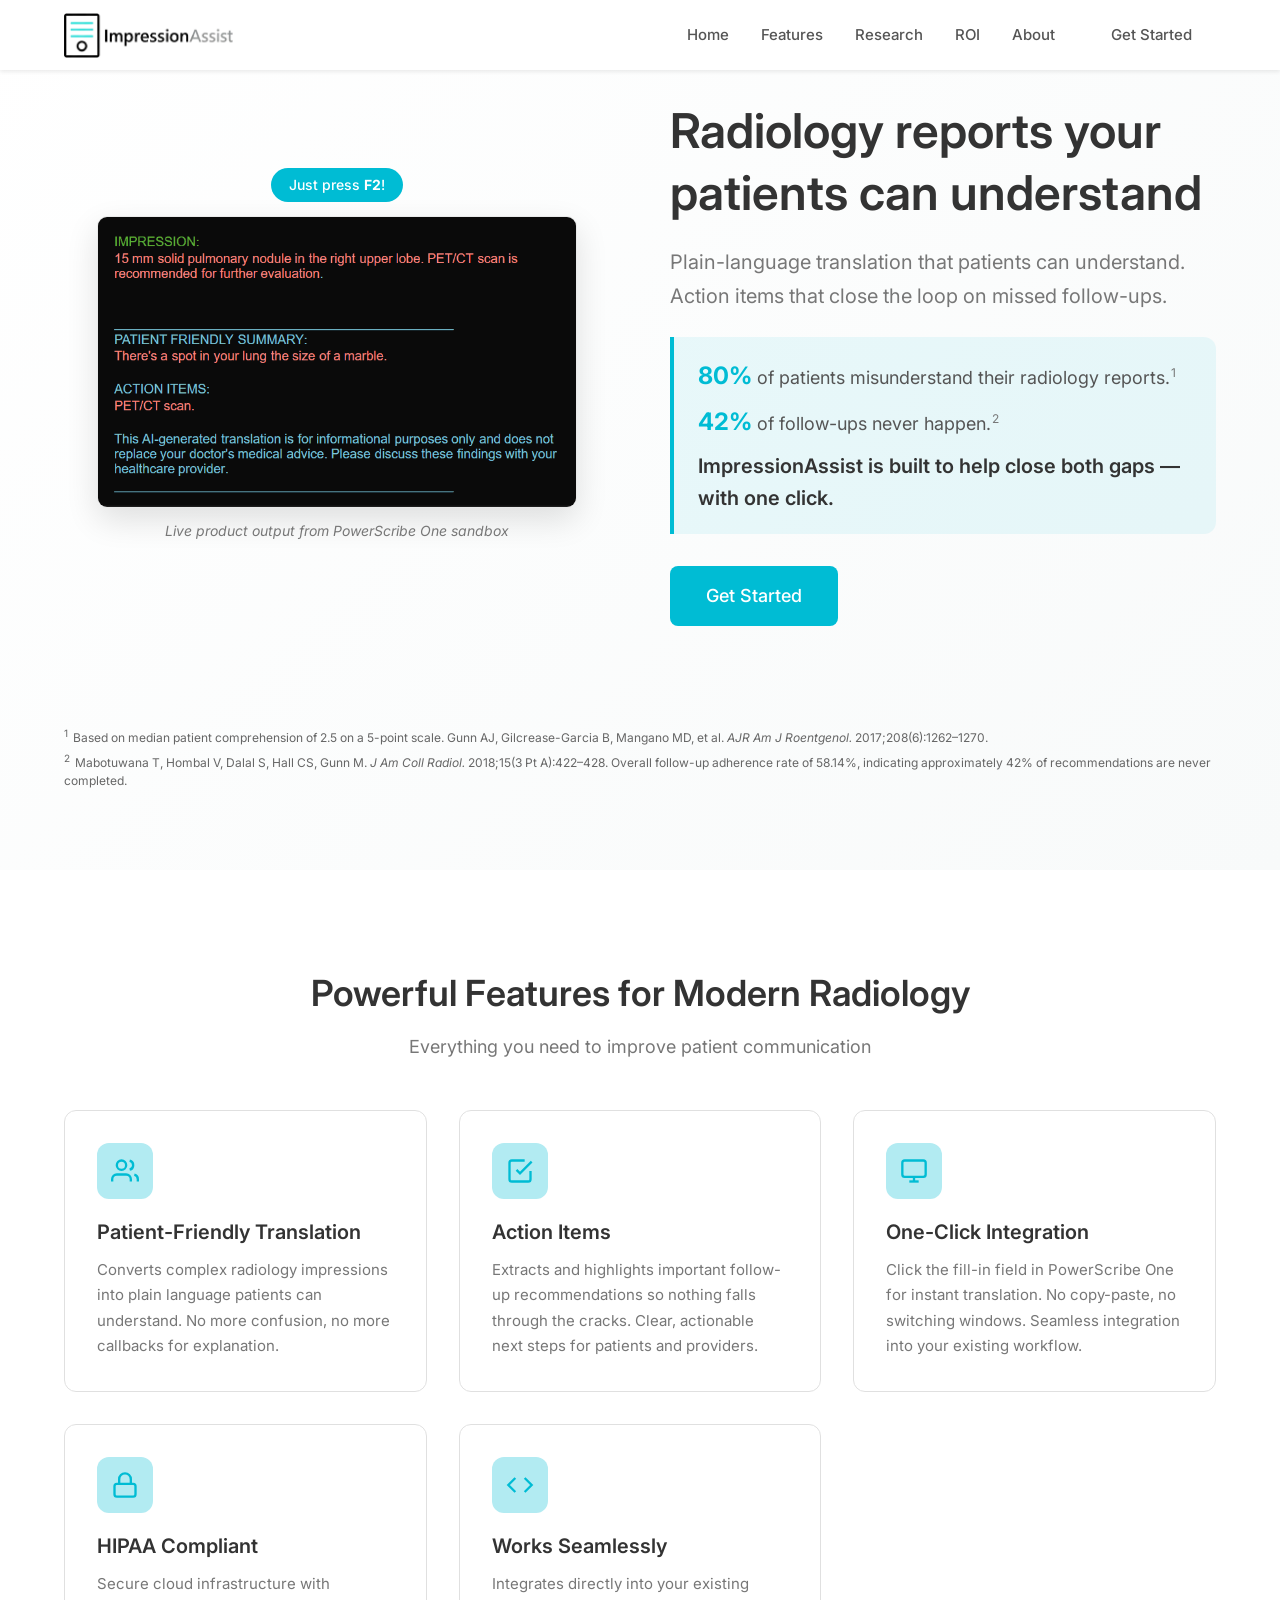
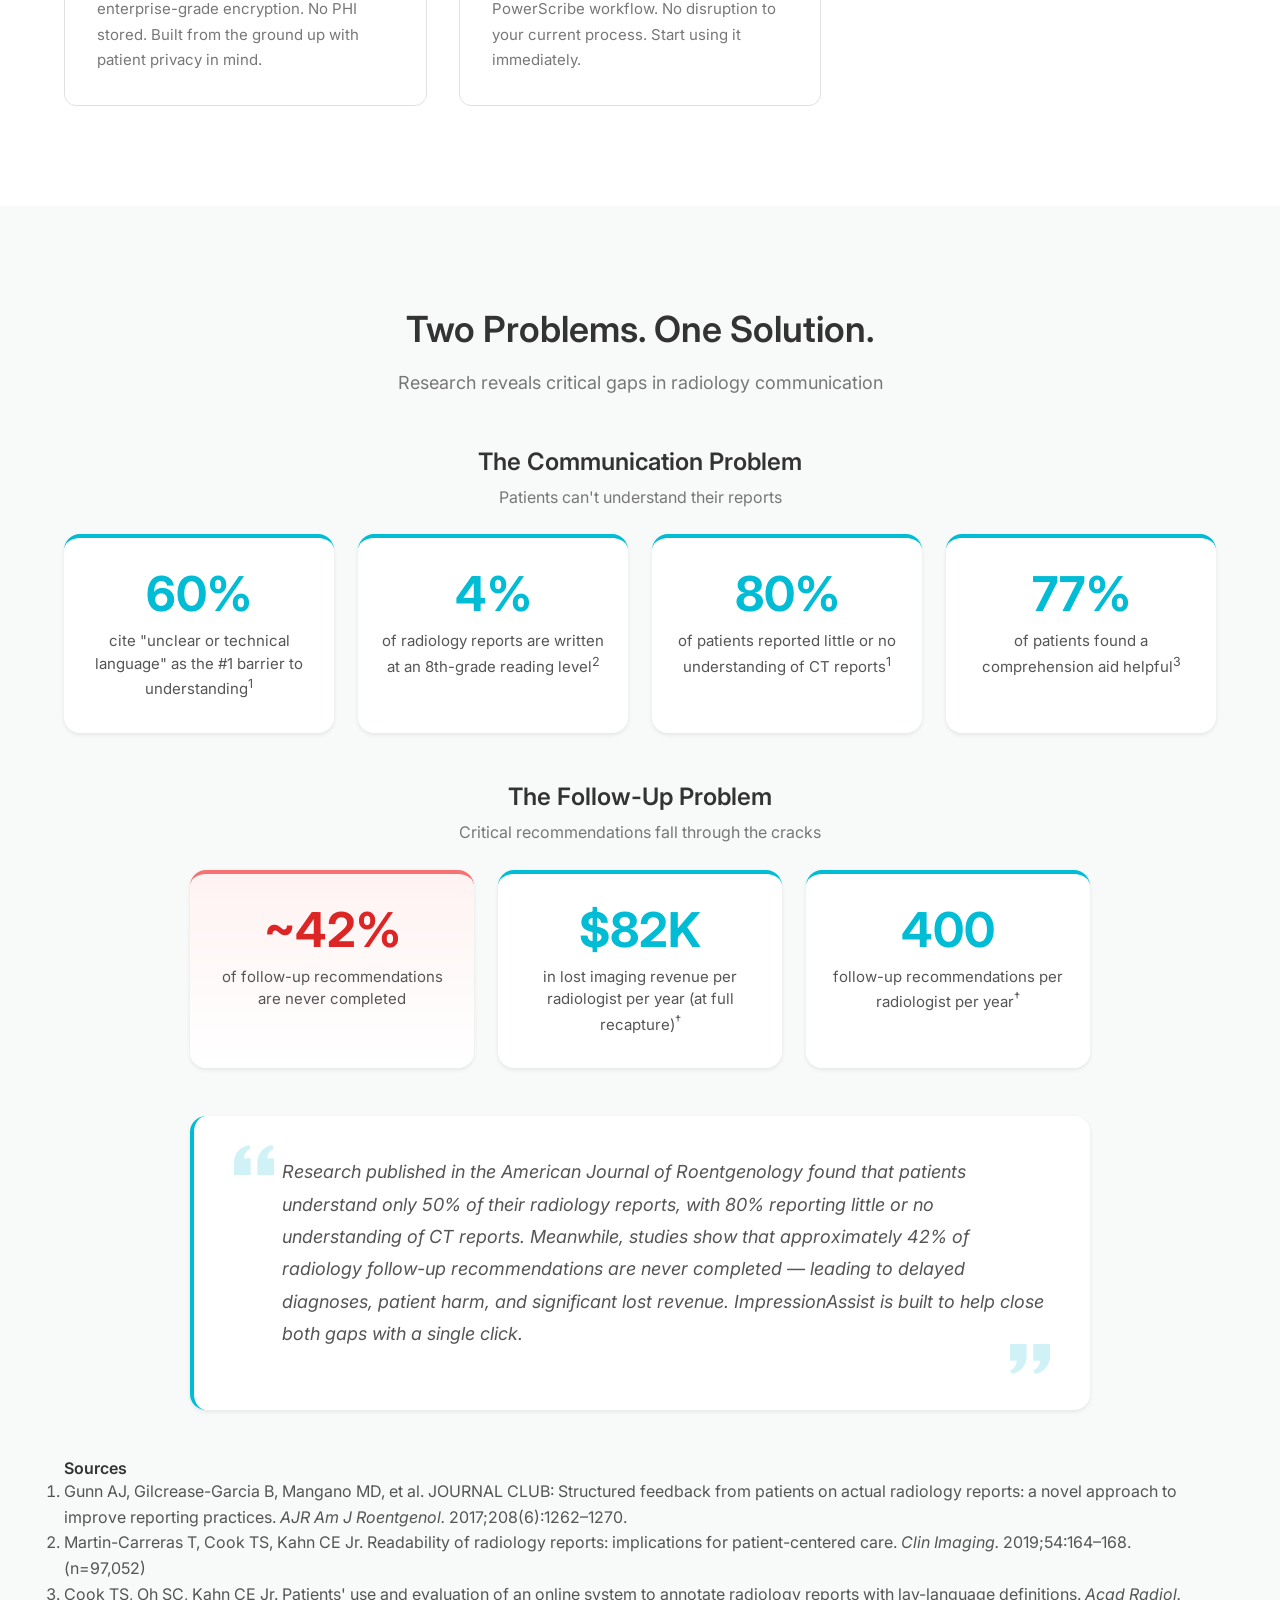
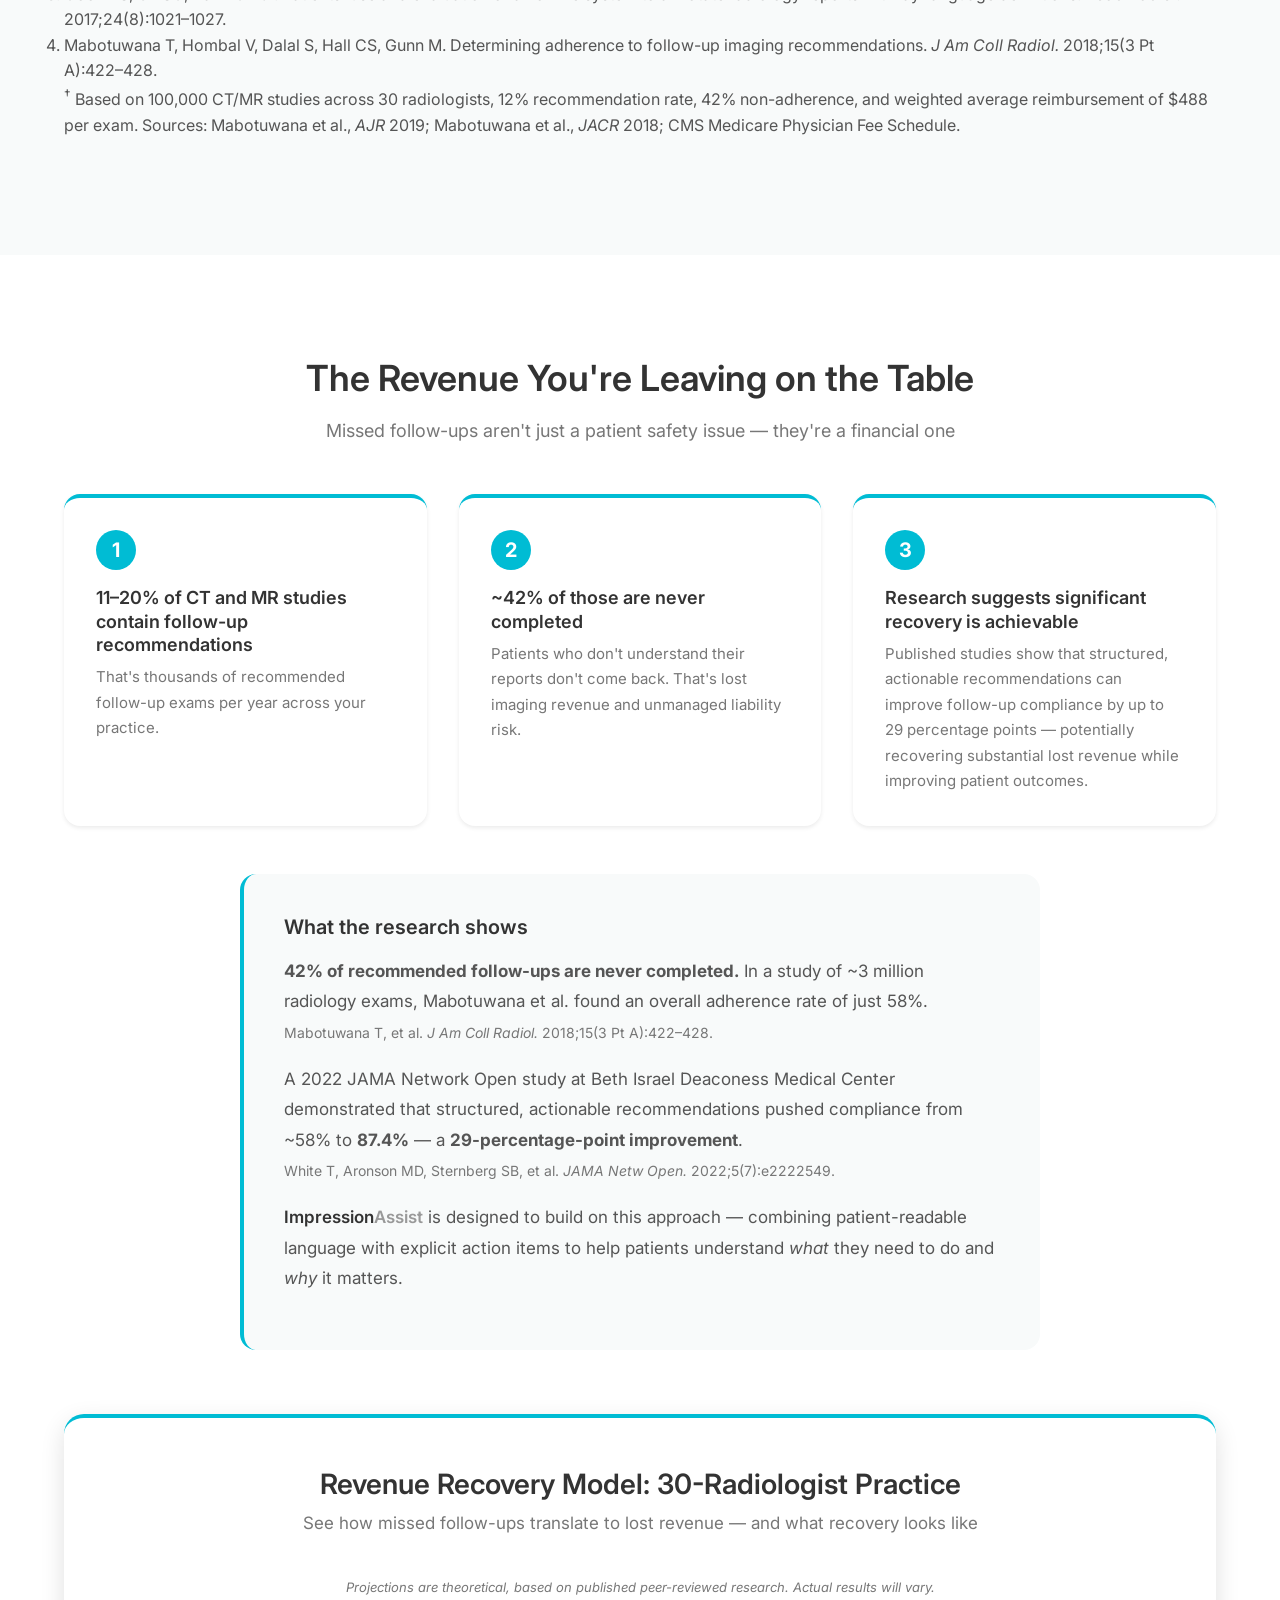
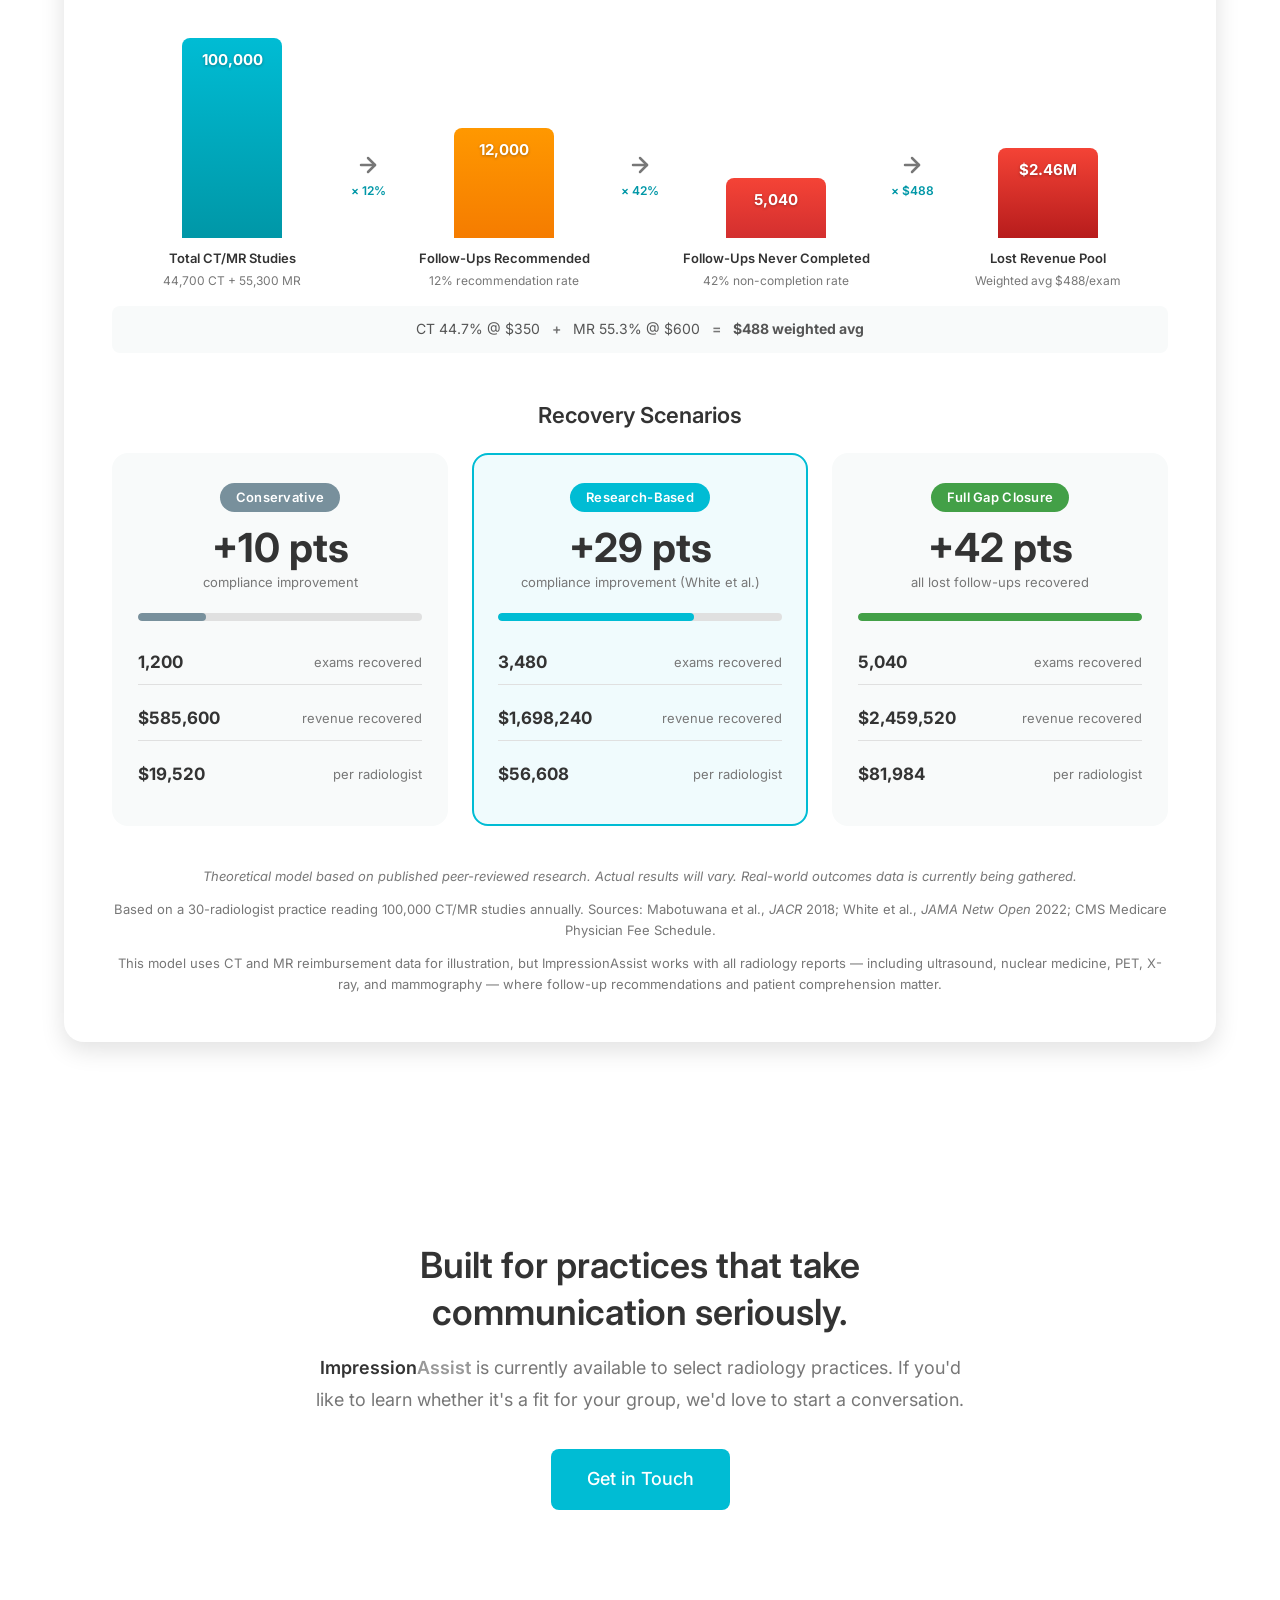
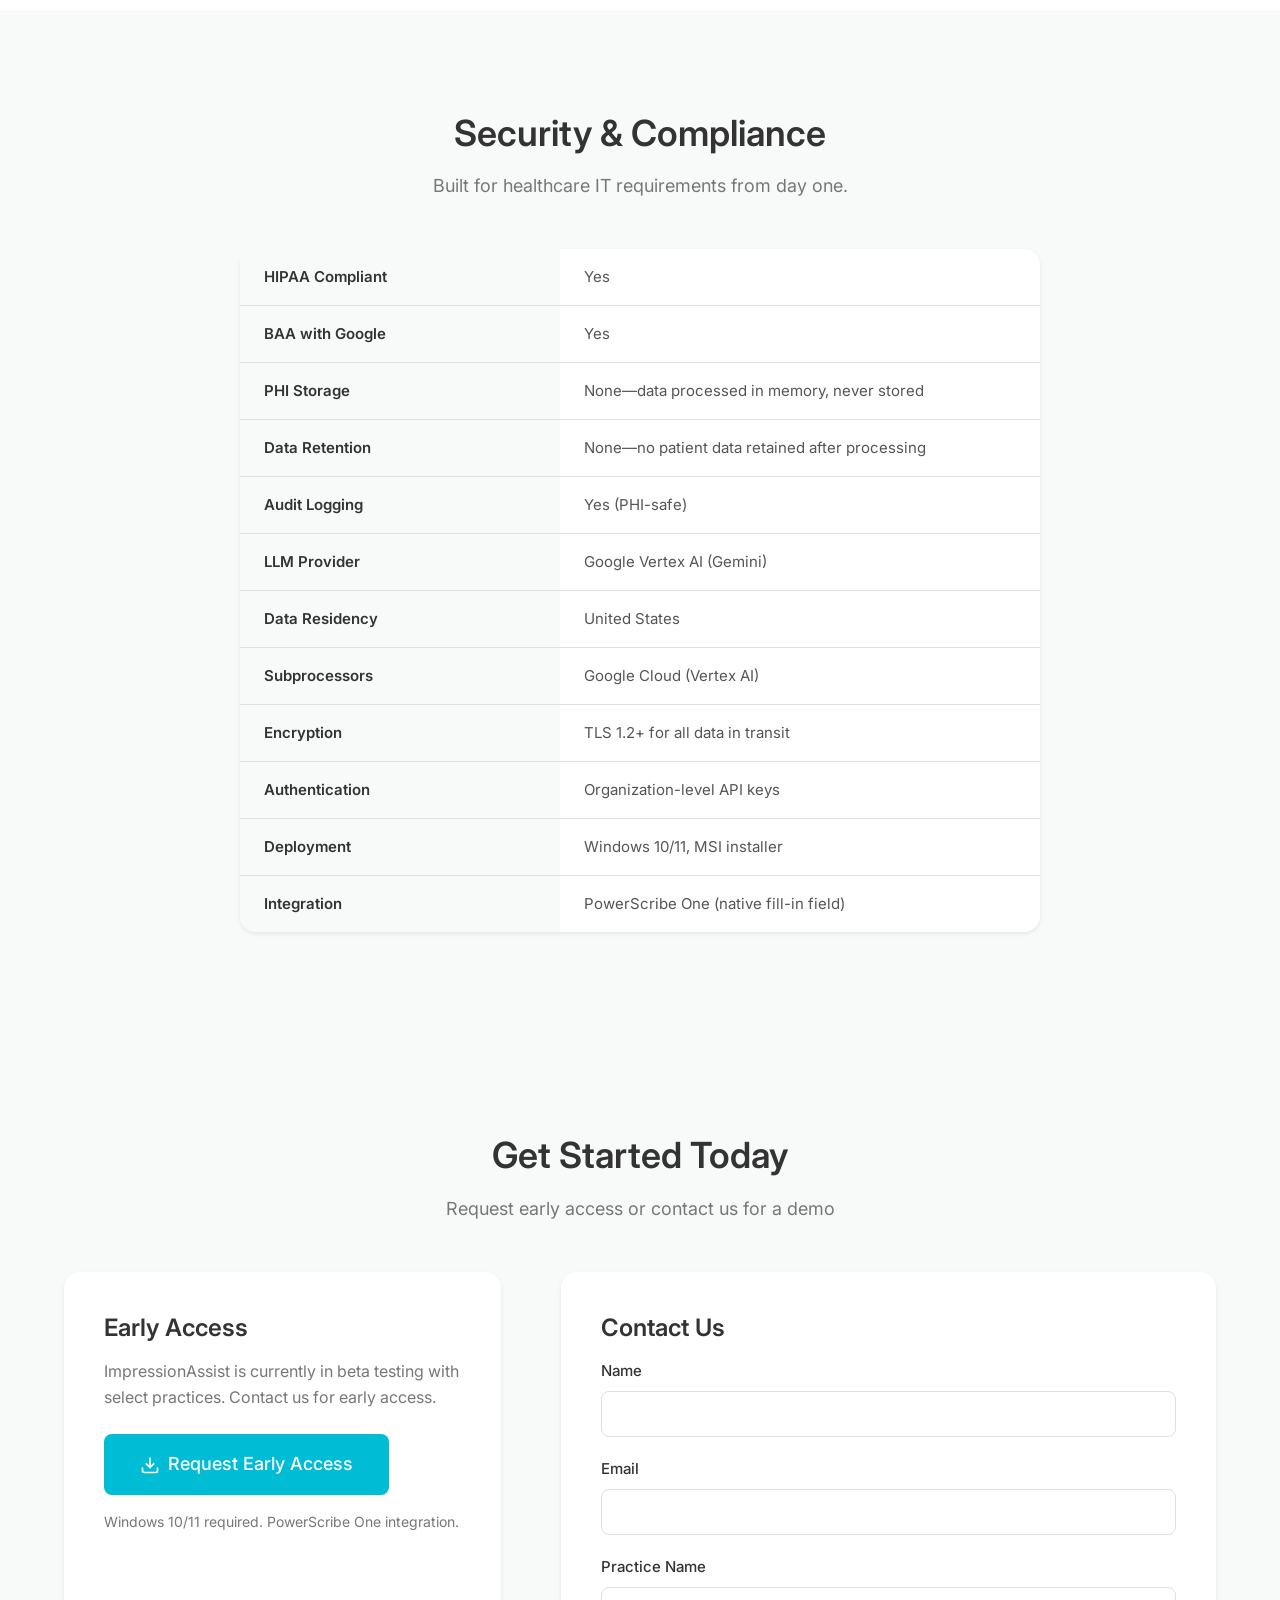
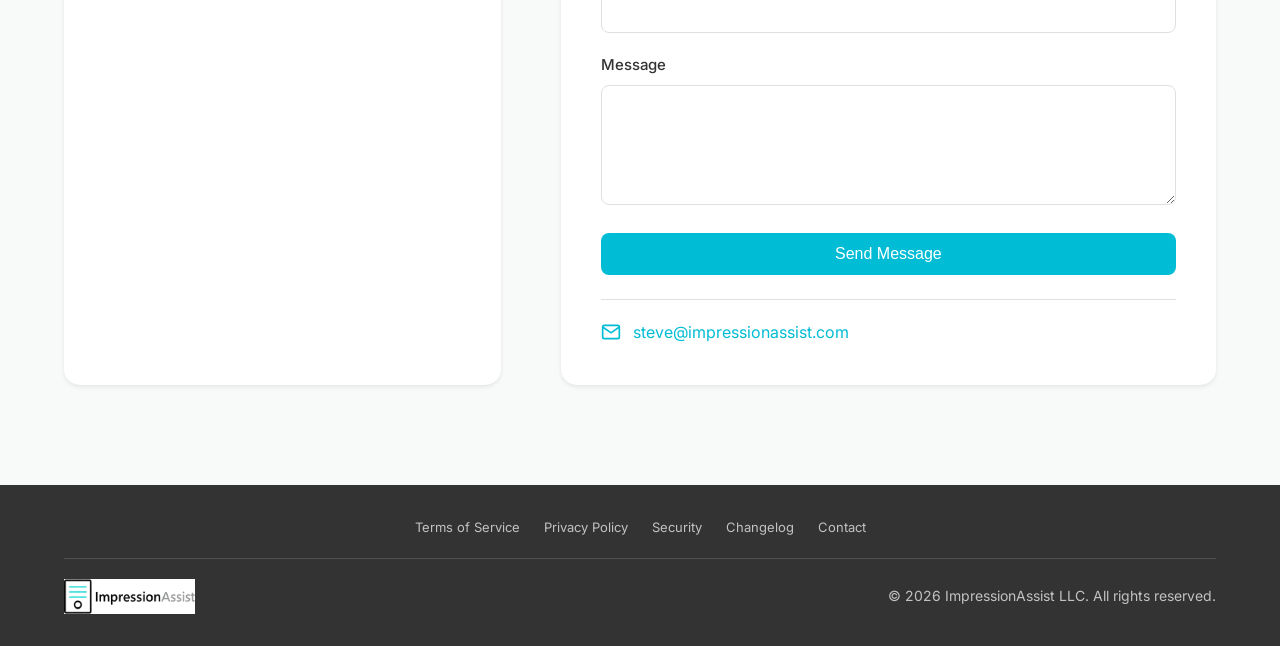
==== index.html @ 135b777f "Replace hero image with autoplaying demo video; update stat to 80% Swap the static hero screenshot f" ====
<!DOCTYPE html>
<html lang="en">
<head>
    <meta charset="UTF-8">
    <meta name="viewport" content="width=device-width, initial-scale=1.0">
    <meta name="description" content="ImpressionAssist - AI-powered radiology report translation and action item extraction. Convert complex medical impressions into clear, patient-friendly language and close the loop on missed follow-ups.">
    <meta name="keywords" content="radiology, patient communication, medical reports, PowerScribe, HIPAA, healthcare AI, follow-up tracking, revenue recapture">
    <meta name="author" content="ImpressionAssist LLC">
    <meta property="og:title" content="ImpressionAssist - Radiology Reports Your Patients Can Understand — and Act On">
    <meta property="og:description" content="AI-powered translation and action item extraction for radiology reports. Improve patient understanding and close the loop on missed follow-ups.">
    <meta property="og:type" content="website">
    <meta property="og:url" content="https://impressionassist.com">
    <meta property="og:image" content="https://impressionassist.com/og-image.png">
    <meta property="og:image:width" content="1200">
    <meta property="og:image:height" content="630">
    <title>ImpressionAssist - Radiology Reports Your Patients Can Understand — and Act On</title>
    <link rel="icon" type="image/x-icon" href="favicon.ico">
    <link rel="icon" type="image/png" sizes="32x32" href="favicon-32x32.png">
    <link rel="icon" type="image/png" sizes="16x16" href="favicon-16x16.png">
    <link rel="apple-touch-icon" sizes="180x180" href="apple-touch-icon.png">
    <link rel="stylesheet" href="css/styles.css">
    <link rel="preconnect" href="https://fonts.googleapis.com">
    <link rel="preconnect" href="https://fonts.gstatic.com" crossorigin>
    <link href="https://fonts.googleapis.com/css2?family=Inter:wght@400;500;600;700&display=swap" rel="stylesheet">
    <style>
    /* ROI Calculator — inlined to avoid CDN caching issues */
    .roi-calculator{margin-top:64px;padding:48px;background:var(--white);border-radius:20px;box-shadow:var(--shadow-lg);border-top:4px solid var(--primary-color)}
    .roi-calc-heading{font-size:1.75rem;text-align:center;margin-bottom:8px;color:var(--text-dark)}
    .roi-calc-subheading{text-align:center;color:var(--text-light);font-size:1.0625rem;margin-bottom:40px}
    .roi-waterfall{display:flex;align-items:flex-end;justify-content:center;gap:0;margin-bottom:16px;padding:0 8px}
    .waterfall-step{flex:1;text-align:center;min-width:0}
    .waterfall-bar-wrap{height:200px;display:flex;align-items:flex-end;justify-content:center;padding:0 8px}
    .waterfall-bar{width:100%;max-width:100px;height:var(--bar-pct);min-height:40px;border-radius:8px 8px 0 0;display:flex;align-items:flex-start;justify-content:center;padding-top:10px;transition:height .8s cubic-bezier(.4,0,.2,1);position:relative}
    .waterfall-bar-full{background:linear-gradient(180deg,var(--primary-color),var(--primary-dark));height:100%}
    .waterfall-bar-mid{background:linear-gradient(180deg,#FF9800,#F57C00);height:55%}
    .waterfall-bar-lost{background:linear-gradient(180deg,#f44336,#d32f2f);height:30%}
    .waterfall-bar-revenue{background:linear-gradient(180deg,#f44336,#b71c1c);height:45%}
    .waterfall-value{font-size:.9375rem;font-weight:700;color:var(--white);text-shadow:0 1px 3px rgba(0,0,0,.3);white-space:nowrap}
    .waterfall-label{font-size:.8125rem;font-weight:600;color:var(--text-dark);margin-top:12px;line-height:1.3}
    .waterfall-detail{font-size:.75rem;color:var(--text-light);margin-top:4px}
    .waterfall-arrow{display:flex;flex-direction:column;align-items:center;justify-content:flex-end;padding-bottom:90px;flex-shrink:0;width:48px}
    .waterfall-arrow svg{width:24px;height:24px;color:var(--text-light)}
    .waterfall-arrow-label{font-size:.75rem;font-weight:600;color:var(--primary-dark);margin-top:4px;white-space:nowrap}
    .waterfall-math{display:flex;align-items:center;justify-content:center;gap:12px;background:var(--bg-light);padding:12px 24px;border-radius:8px;font-size:.875rem;color:var(--text-gray);margin-bottom:48px;flex-wrap:wrap}
    .math-sep{color:var(--text-light);font-weight:600}
    .roi-scenario-heading{text-align:center;font-size:1.375rem;margin-bottom:24px;color:var(--text-dark)}
    .roi-scenarios{display:grid;grid-template-columns:repeat(3,1fr);gap:24px;margin-bottom:40px}
    .scenario-card{background:var(--bg-light);border-radius:16px;padding:28px 24px;text-align:center;transition:var(--transition);border:2px solid transparent}
    .scenario-card:hover{transform:translateY(-4px);box-shadow:var(--shadow-md)}
    .scenario-card-featured{border-color:var(--primary-color);background:rgba(0,188,212,.06);position:relative}
    .scenario-header{display:inline-block;padding:4px 16px;border-radius:20px;font-size:.8125rem;font-weight:600;color:var(--white);margin-bottom:16px;letter-spacing:.02em}
    .scenario-conservative{background:#78909C}
    .scenario-published{background:var(--primary-color)}
    .scenario-full{background:#43A047}
    .scenario-pct{font-size:2.5rem;font-weight:700;color:var(--text-dark);line-height:1;margin-bottom:4px}
    .scenario-label{font-size:.8125rem;color:var(--text-light);margin-bottom:20px}
    .scenario-bar-wrap{width:100%;height:8px;background:var(--border-color);border-radius:4px;margin-bottom:20px;overflow:hidden}
    .scenario-bar{height:100%;border-radius:4px;width:var(--bar-pct);transition:width 1s cubic-bezier(.4,0,.2,1)}
    .scenario-bar-conservative{background:#78909C}
    .scenario-bar-published{background:var(--primary-color)}
    .scenario-bar-full{background:#43A047}
    .scenario-stats{display:flex;flex-direction:column;gap:12px}
    .scenario-stat{display:flex;justify-content:space-between;align-items:center;padding:8px 0;border-bottom:1px solid var(--border-color)}
    .scenario-stat:last-child{border-bottom:none}
    .scenario-stat-value{font-size:1.0625rem;font-weight:700;color:var(--text-dark)}
    .scenario-stat-label{font-size:.8125rem;color:var(--text-light)}
    .roi-multiple{background:var(--bg-light);border-radius:16px;padding:32px;margin-bottom:24px}
    .roi-multiple h4{text-align:center;font-size:1.25rem;margin-bottom:24px;color:var(--text-dark)}
    .roi-multiple-row{display:flex;align-items:center;justify-content:center;gap:16px;flex-wrap:wrap}
    .roi-multiple-item{flex:1;min-width:140px;max-width:200px;text-align:center;padding:20px 16px;border-radius:12px;background:var(--white);box-shadow:var(--shadow-sm)}
    .roi-cost{border:2px solid var(--border-color)}
    .roi-multiple-label{display:block;font-size:.75rem;font-weight:600;color:var(--text-light);text-transform:uppercase;letter-spacing:.04em;margin-bottom:8px}
    .roi-multiple-value{display:block;font-size:1.375rem;font-weight:700;color:var(--text-dark);margin-bottom:8px}
    .roi-multiple-detail{display:block;font-size:.75rem;color:var(--text-light)}
    .roi-multiple-vs{font-size:1rem;font-weight:700;color:var(--text-light);flex-shrink:0}
    .roi-multiple-badge{display:inline-block;padding:4px 12px;border-radius:20px;font-size:.8125rem;font-weight:700}
    .roi-badge-positive{background:#E8F5E9;color:#2E7D32}
    .roi-calc-note{text-align:center;font-size:.8125rem;color:var(--text-light);margin-bottom:0;line-height:1.6}
    @media(max-width:1024px){
        .roi-calculator{padding:32px 24px}
        .roi-scenarios{grid-template-columns:1fr;max-width:400px;margin:0 auto 40px}
        .roi-waterfall{flex-direction:column;align-items:center;gap:0}
        .waterfall-step{width:100%;max-width:280px}
        .waterfall-bar-wrap{height:60px;flex-direction:row;align-items:center}
        .waterfall-bar{height:48px!important;width:var(--bar-pct);min-width:60px;min-height:unset;border-radius:8px;align-items:center;padding-top:0}
        .waterfall-arrow{padding-bottom:0;padding:8px 0;width:auto}
        .waterfall-arrow svg{transform:rotate(90deg)}
        .roi-multiple-row{flex-direction:column;gap:12px}
        .roi-multiple-item{max-width:100%;width:100%}
    }
    </style>
</head>
<body>
    <!-- Navigation -->
    <nav class="navbar" id="navbar">
        <div class="container nav-container">
            <a href="#home" class="logo">
                <img src="assets/images/logo.png" alt="ImpressionAssist Logo" class="logo-img">
            </a>
            <button class="nav-toggle" id="navToggle" aria-label="Toggle navigation">
                <span class="hamburger"></span>
            </button>
            <ul class="nav-links" id="navLinks">
                <li><a href="#home">Home</a></li>
                <li><a href="#features">Features</a></li>
                <li><a href="#research">Research</a></li>
                <li><a href="#roi">ROI</a></li>
                <li><a href="#about">About</a></li>
                <li><a href="#contact" class="btn btn-nav">Get Started</a></li>
            </ul>
        </div>
    </nav>

    <!-- Hero Section -->
    <section id="home" class="hero">
        <div class="container hero-container">
            <div class="hero-visual">
                <span class="hero-f9-badge">Just press <strong>F2</strong>!</span>
                <video class="hero-screenshot" autoplay muted loop playsinline preload="auto" poster="assets/images/hero-sample-report.png" width="736" height="447" aria-label="Demo of ImpressionAssist: moments after a radiologist signs off a report, an AI-generated patient-friendly summary and follow-up action items appear automatically.">
                    <source src="assets/videos/Website.mp4" type="video/mp4">
                    <img src="assets/images/hero-sample-report.png" alt="Sample AI-generated patient-friendly radiology report summary, showing the clinical impression translated into plain language with a patient-friendly summary and follow-up action items" class="hero-screenshot" width="736" height="447">
                </video>
                <p class="hero-screenshot-caption">Live product output from PowerScribe One sandbox</p>
            </div>
            <div class="hero-content">
                <h1 class="hero-title">Radiology reports your patients can understand</h1>
                <p class="hero-subtitle">Plain-language translation that patients can understand. Action items that close the loop on missed follow-ups.</p>
                <div class="hero-stats">
                    <p class="hero-stat-line"><span class="stat-highlight">80%</span> of patients misunderstand their radiology reports.<sup>1</sup></p>
                    <p class="hero-stat-line"><span class="stat-highlight">42%</span> of follow-ups never happen.<sup>2</sup></p>
                    <p class="hero-stat-tagline">ImpressionAssist is built to help close both gaps — with one click.</p>
                </div>
                <a href="#contact" class="btn btn-primary btn-large">Get Started</a>
            </div>
            <div class="hero-citations">
                <p><sup>1</sup> Based on median patient comprehension of 2.5 on a 5-point scale. Gunn AJ, Gilcrease-Garcia B, Mangano MD, et al. <em>AJR Am J Roentgenol.</em> 2017;208(6):1262–1270.</p>
                <p><sup>2</sup> Mabotuwana T, Hombal V, Dalal S, Hall CS, Gunn M. <em>J Am Coll Radiol.</em> 2018;15(3 Pt A):422–428. Overall follow-up adherence rate of 58.14%, indicating approximately 42% of recommendations are never completed.</p>
            </div>
        </div>
    </section>

    <!-- Features Section -->
    <section id="features" class="features">
        <div class="container">
            <h2 class="section-title">Powerful Features for Modern Radiology</h2>
            <p class="section-subtitle">Everything you need to improve patient communication</p>
            <div class="features-grid">
                <div class="feature-card">
                    <div class="feature-icon">
                        <svg viewBox="0 0 24 24" fill="none" stroke="currentColor" stroke-width="2">
                            <path d="M17 21v-2a4 4 0 0 0-4-4H5a4 4 0 0 0-4 4v2"/>
                            <circle cx="9" cy="7" r="4"/>
                            <path d="M23 21v-2a4 4 0 0 0-3-3.87"/>
                            <path d="M16 3.13a4 4 0 0 1 0 7.75"/>
                        </svg>
                    </div>
                    <h3 class="feature-title">Patient-Friendly Translation</h3>
                    <p class="feature-description">Converts complex radiology impressions into plain language patients can understand. No more confusion, no more callbacks for explanation.</p>
                </div>
                <div class="feature-card">
                    <div class="feature-icon">
                        <svg viewBox="0 0 24 24" fill="none" stroke="currentColor" stroke-width="2">
                            <path d="M9 11l3 3L22 4"/>
                            <path d="M21 12v7a2 2 0 0 1-2 2H5a2 2 0 0 1-2-2V5a2 2 0 0 1 2-2h11"/>
                        </svg>
                    </div>
                    <h3 class="feature-title">Action Items</h3>
                    <p class="feature-description">Extracts and highlights important follow-up recommendations so nothing falls through the cracks. Clear, actionable next steps for patients and providers.</p>
                </div>
                <div class="feature-card">
                    <div class="feature-icon">
                        <svg viewBox="0 0 24 24" fill="none" stroke="currentColor" stroke-width="2">
                            <rect x="2" y="3" width="20" height="14" rx="2" ry="2"/>
                            <line x1="8" y1="21" x2="16" y2="21"/>
                            <line x1="12" y1="17" x2="12" y2="21"/>
                        </svg>
                    </div>
                    <h3 class="feature-title">One-Click Integration</h3>
                    <p class="feature-description">Click the fill-in field in PowerScribe One for instant translation. No copy-paste, no switching windows. Seamless integration into your existing workflow.</p>
                </div>
                <div class="feature-card">
                    <div class="feature-icon">
                        <svg viewBox="0 0 24 24" fill="none" stroke="currentColor" stroke-width="2">
                            <rect x="3" y="11" width="18" height="11" rx="2" ry="2"/>
                            <path d="M7 11V7a5 5 0 0 1 10 0v4"/>
                        </svg>
                    </div>
                    <h3 class="feature-title">HIPAA Compliant</h3>
                    <p class="feature-description">Secure cloud infrastructure with enterprise-grade encryption. No PHI stored. Built from the ground up with patient privacy in mind.</p>
                </div>
                <div class="feature-card">
                    <div class="feature-icon">
                        <svg viewBox="0 0 24 24" fill="none" stroke="currentColor" stroke-width="2">
                            <polyline points="16 18 22 12 16 6"/>
                            <polyline points="8 6 2 12 8 18"/>
                        </svg>
                    </div>
                    <h3 class="feature-title">Works Seamlessly</h3>
                    <p class="feature-description">Integrates directly into your existing PowerScribe workflow. No disruption to your current process. Start using it immediately.</p>
                </div>
            </div>
        </div>
    </section>

    <!-- Research Section -->
    <section id="research" class="research">
        <div class="container">
            <h2 class="section-title">Two Problems. One Solution.</h2>
            <p class="section-subtitle">Research reveals critical gaps in radiology communication</p>

            <!-- The Communication Problem -->
            <div class="problem-section">
                <h3 class="problem-title">The Communication Problem</h3>
                <p class="problem-subtitle">Patients can't understand their reports</p>
                <div class="stats-grid">
                    <div class="stat-card">
                        <div class="stat-number">60%</div>
                        <div class="stat-text">cite "unclear or technical language" as the #1 barrier to understanding<sup>1</sup></div>
                    </div>
                    <div class="stat-card">
                        <div class="stat-number">4%</div>
                        <div class="stat-text">of radiology reports are written at an 8th-grade reading level<sup>2</sup></div>
                    </div>
                    <div class="stat-card">
                        <div class="stat-number">80%</div>
                        <div class="stat-text">of patients reported little or no understanding of CT reports<sup>1</sup></div>
                    </div>
                    <div class="stat-card">
                        <div class="stat-number">77%</div>
                        <div class="stat-text">of patients found a comprehension aid helpful<sup>3</sup></div>
                    </div>
                </div>
            </div>

            <!-- The Follow-Up Problem -->
            <div class="problem-section">
                <h3 class="problem-title">The Follow-Up Problem</h3>
                <p class="problem-subtitle">Critical recommendations fall through the cracks</p>
                <div class="stats-grid stats-grid-3">
                    <div class="stat-card stat-card-highlight">
                        <div class="stat-number">~42%</div>
                        <div class="stat-text">of follow-up recommendations are never completed</div>
                    </div>
                    <div class="stat-card">
                        <div class="stat-number">$82K</div>
                        <div class="stat-text">in lost imaging revenue per radiologist per year (at full recapture)<sup>†</sup></div>
                    </div>
                    <div class="stat-card">
                        <div class="stat-number">400</div>
                        <div class="stat-text">follow-up recommendations per radiologist per year<sup>†</sup></div>
                    </div>
                </div>
            </div>

            <div class="research-quote">
                <div class="quote-icon">
                    <svg viewBox="0 0 24 24" fill="currentColor">
                        <path d="M14.017 21v-7.391c0-5.704 3.731-9.57 8.983-10.609l.995 2.151c-2.432.917-3.995 3.638-3.995 5.849h4v10h-9.983zm-14.017 0v-7.391c0-5.704 3.748-9.57 9-10.609l.996 2.151c-2.433.917-3.996 3.638-3.996 5.849h3.983v10h-9.983z"/>
                    </svg>
                </div>
                <blockquote>
                    Research published in the American Journal of Roentgenology found that patients understand only 50% of their radiology reports, with 80% reporting little or no understanding of CT reports. Meanwhile, studies show that approximately 42% of radiology follow-up recommendations are never completed — leading to delayed diagnoses, patient harm, and significant lost revenue. ImpressionAssist is built to help close both gaps with a single click.
                </blockquote>
                <div style="position: absolute; bottom: 24px; right: 40px; color: var(--primary-light); opacity: 0.6;">
                    <svg viewBox="0 0 24 24" fill="currentColor" style="width: 40px; height: 40px; transform: rotate(180deg);">
                        <path d="M14.017 21v-7.391c0-5.704 3.731-9.57 8.983-10.609l.995 2.151c-2.432.917-3.995 3.638-3.995 5.849h4v10h-9.983zm-14.017 0v-7.391c0-5.704 3.748-9.57 9-10.609l.996 2.151c-2.433.917-3.996 3.638-3.996 5.849h3.983v10h-9.983z"/>
                    </svg>
                </div>
            </div>

            <div class="research-sources" style="margin-top: 3em;">
                <h4>Sources</h4>
                <ol>
                    <li>Gunn AJ, Gilcrease-Garcia B, Mangano MD, et al. JOURNAL CLUB: Structured feedback from patients on actual radiology reports: a novel approach to improve reporting practices. <em>AJR Am J Roentgenol.</em> 2017;208(6):1262–1270.</li>
                    <li>Martin-Carreras T, Cook TS, Kahn CE Jr. Readability of radiology reports: implications for patient-centered care. <em>Clin Imaging.</em> 2019;54:164–168. (n=97,052)</li>
                    <li>Cook TS, Oh SC, Kahn CE Jr. Patients' use and evaluation of an online system to annotate radiology reports with lay-language definitions. <em>Acad Radiol.</em> 2017;24(8):1021–1027.</li>
                    <li>Mabotuwana T, Hombal V, Dalal S, Hall CS, Gunn M. Determining adherence to follow-up imaging recommendations. <em>J Am Coll Radiol.</em> 2018;15(3 Pt A):422–428.</li>
                </ol>
                <p class="research-footnote"><sup>†</sup> Based on 100,000 CT/MR studies across 30 radiologists, 12% recommendation rate, 42% non-adherence, and weighted average reimbursement of $488 per exam. Sources: Mabotuwana et al., <em>AJR</em> 2019; Mabotuwana et al., <em>JACR</em> 2018; CMS Medicare Physician Fee Schedule.</p>
            </div>
        </div>
    </section>

    <!-- ROI / Revenue Recapture Section -->
    <section id="roi" class="roi">
        <div class="container">
            <h2 class="section-title">The Revenue You're Leaving on the Table</h2>
            <p class="section-subtitle">Missed follow-ups aren't just a patient safety issue — they're a financial one</p>

            <div class="roi-flow">
                <div class="roi-step">
                    <div class="roi-step-number">1</div>
                    <h3>11–20% of CT and MR studies contain follow-up recommendations</h3>
                    <p>That's thousands of recommended follow-up exams per year across your practice.</p>
                </div>
                <div class="roi-step">
                    <div class="roi-step-number">2</div>
                    <h3>~42% of those are never completed</h3>
                    <p>Patients who don't understand their reports don't come back. That's lost imaging revenue and unmanaged liability risk.</p>
                </div>
                <div class="roi-step">
                    <div class="roi-step-number">3</div>
                    <h3>Research suggests significant recovery is achievable</h3>
                    <p>Published studies show that structured, actionable recommendations can improve follow-up compliance by up to 29 percentage points — potentially recovering substantial lost revenue while improving patient outcomes.</p>
                </div>
            </div>

            <div class="roi-evidence">
                <div class="roi-evidence-card">
                    <h3>What the research shows</h3>
                    <p><strong>42% of recommended follow-ups are never completed.</strong> In a study of ~3 million radiology exams, Mabotuwana et al. found an overall adherence rate of just 58%.<br>
                    <span style="font-size:.875rem;color:var(--text-light);">Mabotuwana T, et al. <em>J Am Coll Radiol.</em> 2018;15(3 Pt A):422–428.</span></p>
                    <p>A 2022 JAMA Network Open study at Beth Israel Deaconess Medical Center demonstrated that structured, actionable recommendations pushed compliance from ~58% to <strong>87.4%</strong> — a <strong>29-percentage-point improvement</strong>.<br>
                    <span style="font-size:.875rem;color:var(--text-light);">White T, Aronson MD, Sternberg SB, et al. <em>JAMA Netw Open.</em> 2022;5(7):e2222549.</span></p>
                    <p><span style="font-weight:600;color:var(--text-dark);">Impression</span><span style="font-weight:600;color:#999;">Assist</span> is designed to build on this approach — combining patient-readable language with explicit action items to help patients understand <em>what</em> they need to do and <em>why</em> it matters.</p>
                </div>
            </div>

            <!-- ROI Calculator -->
            <div class="roi-calculator" id="roiCalculator">
                <h3 class="roi-calc-heading">Revenue Recovery Model: 30-Radiologist Practice</h3>
                <p class="roi-calc-subheading">See how missed follow-ups translate to lost revenue — and what recovery looks like</p>
                <p class="roi-calc-note" style="margin-bottom: 40px;"><em>Projections are theoretical, based on published peer-reviewed research. Actual results will vary.</em></p>

                <!-- Waterfall / Funnel Chart -->
                <div class="roi-waterfall">
                    <div class="waterfall-step" data-value="100000" data-max="100000">
                        <div class="waterfall-bar-wrap">
                            <div class="waterfall-bar waterfall-bar-full" style="--bar-pct: 100%">
                                <span class="waterfall-value">100,000</span>
                            </div>
                        </div>
                        <div class="waterfall-label">Total CT/MR Studies</div>
                        <div class="waterfall-detail">44,700 CT + 55,300 MR</div>
                    </div>
                    <div class="waterfall-arrow">
                        <svg viewBox="0 0 24 24" fill="none" stroke="currentColor" stroke-width="2.5" stroke-linecap="round" stroke-linejoin="round"><path d="M5 12h14"/><path d="M12 5l7 7-7 7"/></svg>
                        <span class="waterfall-arrow-label">&times; 12%</span>
                    </div>
                    <div class="waterfall-step" data-value="12000">
                        <div class="waterfall-bar-wrap">
                            <div class="waterfall-bar waterfall-bar-mid" style="--bar-pct: 12%">
                                <span class="waterfall-value">12,000</span>
                            </div>
                        </div>
                        <div class="waterfall-label">Follow-Ups Recommended</div>
                        <div class="waterfall-detail">12% recommendation rate</div>
                    </div>
                    <div class="waterfall-arrow">
                        <svg viewBox="0 0 24 24" fill="none" stroke="currentColor" stroke-width="2.5" stroke-linecap="round" stroke-linejoin="round"><path d="M5 12h14"/><path d="M12 5l7 7-7 7"/></svg>
                        <span class="waterfall-arrow-label">&times; 42%</span>
                    </div>
                    <div class="waterfall-step" data-value="5040">
                        <div class="waterfall-bar-wrap">
                            <div class="waterfall-bar waterfall-bar-lost" style="--bar-pct: 5%">
                                <span class="waterfall-value">5,040</span>
                            </div>
                        </div>
                        <div class="waterfall-label">Follow-Ups Never Completed</div>
                        <div class="waterfall-detail">42% non-completion rate</div>
                    </div>
                    <div class="waterfall-arrow">
                        <svg viewBox="0 0 24 24" fill="none" stroke="currentColor" stroke-width="2.5" stroke-linecap="round" stroke-linejoin="round"><path d="M5 12h14"/><path d="M12 5l7 7-7 7"/></svg>
                        <span class="waterfall-arrow-label">&times; $488</span>
                    </div>
                    <div class="waterfall-step" data-value="2459520">
                        <div class="waterfall-bar-wrap">
                            <div class="waterfall-bar waterfall-bar-revenue" style="--bar-pct: 25%">
                                <span class="waterfall-value">$2.46M</span>
                            </div>
                        </div>
                        <div class="waterfall-label">Lost Revenue Pool</div>
                        <div class="waterfall-detail">Weighted avg $488/exam</div>
                    </div>
                </div>

                <div class="waterfall-math">
                    <span>CT 44.7% @ $350</span>
                    <span class="math-sep">+</span>
                    <span>MR 55.3% @ $600</span>
                    <span class="math-sep">=</span>
                    <span><strong>$488 weighted avg</strong></span>
                </div>

                <!-- Recovery Scenarios -->
                <h4 class="roi-scenario-heading">Recovery Scenarios</h4>
                <div class="roi-scenarios">
                    <div class="scenario-card">
                        <div class="scenario-header scenario-conservative">Conservative</div>
                        <div class="scenario-pct">+10 pts</div>
                        <div class="scenario-label">compliance improvement</div>
                        <div class="scenario-bar-wrap">
                            <div class="scenario-bar scenario-bar-conservative" style="--bar-pct: 24%"></div>
                        </div>
                        <div class="scenario-stats">
                            <div class="scenario-stat">
                                <span class="scenario-stat-value">1,200</span>
                                <span class="scenario-stat-label">exams recovered</span>
                            </div>
                            <div class="scenario-stat">
                                <span class="scenario-stat-value">$585,600</span>
                                <span class="scenario-stat-label">revenue recovered</span>
                            </div>
                            <div class="scenario-stat">
                                <span class="scenario-stat-value">$19,520</span>
                                <span class="scenario-stat-label">per radiologist</span>
                            </div>
                        </div>
                    </div>
                    <div class="scenario-card scenario-card-featured">
                        <div class="scenario-header scenario-published">Research-Based</div>
                        <div class="scenario-pct">+29 pts</div>
                        <div class="scenario-label">compliance improvement (White et al.)</div>
                        <div class="scenario-bar-wrap">
                            <div class="scenario-bar scenario-bar-published" style="--bar-pct: 69%"></div>
                        </div>
                        <div class="scenario-stats">
                            <div class="scenario-stat">
                                <span class="scenario-stat-value">3,480</span>
                                <span class="scenario-stat-label">exams recovered</span>
                            </div>
                            <div class="scenario-stat">
                                <span class="scenario-stat-value">$1,698,240</span>
                                <span class="scenario-stat-label">revenue recovered</span>
                            </div>
                            <div class="scenario-stat">
                                <span class="scenario-stat-value">$56,608</span>
                                <span class="scenario-stat-label">per radiologist</span>
                            </div>
                        </div>
                    </div>
                    <div class="scenario-card">
                        <div class="scenario-header scenario-full">Full Gap Closure</div>
                        <div class="scenario-pct">+42 pts</div>
                        <div class="scenario-label">all lost follow-ups recovered</div>
                        <div class="scenario-bar-wrap">
                            <div class="scenario-bar scenario-bar-full" style="--bar-pct: 100%"></div>
                        </div>
                        <div class="scenario-stats">
                            <div class="scenario-stat">
                                <span class="scenario-stat-value">5,040</span>
                                <span class="scenario-stat-label">exams recovered</span>
                            </div>
                            <div class="scenario-stat">
                                <span class="scenario-stat-value">$2,459,520</span>
                                <span class="scenario-stat-label">revenue recovered</span>
                            </div>
                            <div class="scenario-stat">
                                <span class="scenario-stat-value">$81,984</span>
                                <span class="scenario-stat-label">per radiologist</span>
                            </div>
                        </div>
                    </div>
                </div>

                <p class="roi-calc-note" style="font-style: italic; margin-bottom: 12px;"><em>Theoretical model based on published peer-reviewed research. Actual results will vary. Real-world outcomes data is currently being gathered.</em></p>
                <p class="roi-calc-note">Based on a 30-radiologist practice reading 100,000 CT/MR studies annually. Sources: Mabotuwana et al., <em>JACR</em> 2018; White et al., <em>JAMA Netw Open</em> 2022; CMS Medicare Physician Fee Schedule.</p>
                <p class="roi-calc-note" style="margin-top: 12px;">This model uses CT and MR reimbursement data for illustration, but ImpressionAssist works with all radiology reports — including ultrasound, nuclear medicine, PET, X-ray, and mammography — where follow-up recommendations and patient comprehension matter.</p>
            </div>
        </div>
    </section>

    <!-- CTA Section -->
    <section id="cta" class="cta">
        <div class="container" style="text-align: center; max-width: 700px;">
            <h2 class="section-title">Built for practices that take communication seriously.</h2>
            <p style="color: var(--text-light); font-size: 1.125rem; line-height: 1.8; margin-bottom: 32px;"><span style="font-weight:600;color:var(--text-dark);">Impression</span><span style="font-weight:600;color:#999;">Assist</span> is currently available to select radiology practices. If you'd like to learn whether it's a fit for your group, we'd love to start a conversation.</p>
            <a href="mailto:steve@impressionassist.com" class="btn btn-primary btn-large">Get in Touch</a>
        </div>
    </section>

    <!-- Security & Compliance Section -->
    <section id="security" class="security">
        <div class="container">
            <h2 class="section-title">Security & Compliance</h2>
            <p class="section-subtitle">Built for healthcare IT requirements from day one.</p>
            <div class="security-table-wrapper">
                <table class="security-table">
                    <tbody>
                        <tr>
                            <td class="security-label">HIPAA Compliant</td>
                            <td class="security-value">Yes</td>
                        </tr>
                        <tr>
                            <td class="security-label">BAA with Google</td>
                            <td class="security-value">Yes</td>
                        </tr>
                        <tr>
                            <td class="security-label">PHI Storage</td>
                            <td class="security-value">None—data processed in memory, never stored</td>
                        </tr>
                        <tr>
                            <td class="security-label">Data Retention</td>
                            <td class="security-value">None—no patient data retained after processing</td>
                        </tr>
                        <tr>
                            <td class="security-label">Audit Logging</td>
                            <td class="security-value">Yes (PHI-safe)</td>
                        </tr>
                        <tr>
                            <td class="security-label">LLM Provider</td>
                            <td class="security-value">Google Vertex AI (Gemini)</td>
                        </tr>
                        <tr>
                            <td class="security-label">Data Residency</td>
                            <td class="security-value">United States</td>
                        </tr>
                        <tr>
                            <td class="security-label">Subprocessors</td>
                            <td class="security-value">Google Cloud (Vertex AI)</td>
                        </tr>
                        <tr>
                            <td class="security-label">Encryption</td>
                            <td class="security-value">TLS 1.2+ for all data in transit</td>
                        </tr>
                        <tr>
                            <td class="security-label">Authentication</td>
                            <td class="security-value">Organization-level API keys</td>
                        </tr>
                        <tr>
                            <td class="security-label">Deployment</td>
                            <td class="security-value">Windows 10/11, MSI installer</td>
                        </tr>
                        <tr>
                            <td class="security-label">Integration</td>
                            <td class="security-value">PowerScribe One (native fill-in field)</td>
                        </tr>
                    </tbody>
                </table>
            </div>
        </div>
    </section>
    <!--
        TODO: Interactive Demo Module
        Future feature: Allow visitors to paste a radiology impression and see
        the translation and action items live. For now, maintain the
        "contact us for early access" flow below.

        Planned implementation:
        <section id="demo" class="demo">
            <div class="container">
                <h2 class="section-title">Try It Yourself</h2>
                <p class="section-subtitle">Paste a radiology impression and see the translation and action items instantly</p>
                <div class="demo-container">
                    <textarea class="demo-input" placeholder="Paste a radiology impression here..."></textarea>
                    <button class="btn btn-primary demo-btn">Translate</button>
                    <div class="demo-output">
                        <div class="demo-translation"></div>
                        <div class="demo-action-items"></div>
                    </div>
                </div>
            </div>
        </section>
    -->

    <!-- Contact Section -->
    <section id="contact" class="contact">
        <div class="container">
            <h2 class="section-title">Get Started Today</h2>
            <p class="section-subtitle">Request early access or contact us for a demo</p>
            <div class="contact-grid">
                <div class="download-section">
                    <h3>Early Access</h3>
                    <p>ImpressionAssist is currently in beta testing with select practices. Contact us for early access.</p>
                    <a href="#" class="btn btn-primary btn-large download-btn">
                        <svg viewBox="0 0 24 24" fill="none" stroke="currentColor" stroke-width="2">
                            <path d="M21 15v4a2 2 0 0 1-2 2H5a2 2 0 0 1-2-2v-4"/>
                            <polyline points="7 10 12 15 17 10"/>
                            <line x1="12" y1="15" x2="12" y2="3"/>
                        </svg>
                        Request Early Access
                    </a>
                    <p class="download-note">Windows 10/11 required. PowerScribe One integration.</p>
                </div>
                <div class="contact-form-section">
                    <h3>Contact Us</h3>
                    <form id="contactForm" class="contact-form" action="https://formspree.io/f/xqeavrzg" method="POST">
                        <div class="form-group">
                            <label for="name">Name</label>
                            <input type="text" id="name" name="name" required>
                        </div>
                        <div class="form-group">
                            <label for="email">Email</label>
                            <input type="email" id="email" name="email" required>
                        </div>
                        <div class="form-group">
                            <label for="practice">Practice Name</label>
                            <input type="text" id="practice" name="practice">
                        </div>
                        <div class="form-group">
                            <label for="message">Message</label>
                            <textarea id="message" name="message" rows="4" required></textarea>
                        </div>
                        <input type="submit" value="Send Message" class="btn btn-primary">
                    </form>
                    <div class="contact-info">
                        <p>
                            <svg viewBox="0 0 24 24" fill="none" stroke="currentColor" stroke-width="2">
                                <path d="M4 4h16c1.1 0 2 .9 2 2v12c0 1.1-.9 2-2 2H4c-1.1 0-2-.9-2-2V6c0-1.1.9-2 2-2z"/>
                                <polyline points="22,6 12,13 2,6"/>
                            </svg>
                            <a href="mailto:steve@impressionassist.com">steve@impressionassist.com</a>
                        </p>
                    </div>
                </div>
            </div>
        </div>
    </section>

    <!-- Footer -->
    <footer class="footer">
        <div class="container">
            <div class="footer-links">
                <a href="/terms">Terms of Service</a>
                <a href="/privacy">Privacy Policy</a>
                <a href="/security">Security</a>
                <a href="/changelog">Changelog</a>
                <a href="#contact">Contact</a>
            </div>
            <div class="footer-content">
                <div class="footer-brand">
                    <img src="assets/images/logo.png" alt="ImpressionAssist Logo" class="footer-logo">
                </div>
                <p class="footer-copyright">&copy; 2026 ImpressionAssist LLC. All rights reserved.</p>
            </div>
        </div>
    </footer>

    <script src="js/main.js"></script>
</body>
</html>
---- css/styles.css ----
/* ============================================
   ImpressionAssist Website Styles
   Brand Colors: Teal (#00BCD4), Dark Gray (#555)
   ============================================ */

/* CSS Variables */
:root {
    --primary-color: #00BCD4;
    --primary-dark: #0097A7;
    --primary-light: #B2EBF2;
    --text-dark: #333;
    --text-gray: #555;
    --text-light: #777;
    --white: #ffffff;
    --bg-light: #f8fafa;
    --bg-gray: #f5f5f5;
    --border-color: #e0e0e0;
    --shadow-sm: 0 2px 4px rgba(0, 0, 0, 0.08);
    --shadow-md: 0 4px 12px rgba(0, 0, 0, 0.1);
    --shadow-lg: 0 8px 24px rgba(0, 0, 0, 0.12);
    --transition: all 0.3s ease;
    --font-family: 'Inter', -apple-system, BlinkMacSystemFont, 'Segoe UI', Roboto, Oxygen, Ubuntu, sans-serif;
}

/* Reset & Base */
*, *::before, *::after {
    box-sizing: border-box;
    margin: 0;
    padding: 0;
}

html {
    scroll-behavior: smooth;
}

body {
    font-family: var(--font-family);
    font-size: 16px;
    line-height: 1.6;
    color: var(--text-gray);
    background-color: var(--white);
}

.container {
    max-width: 1200px;
    margin: 0 auto;
    padding: 0 24px;
}

/* Typography */
h1, h2, h3, h4, h5, h6 {
    color: var(--text-dark);
    font-weight: 600;
    line-height: 1.3;
}

h1 { font-size: 2.75rem; }
h2 { font-size: 2.25rem; }
h3 { font-size: 1.5rem; }

p {
    margin-bottom: 1rem;
}

a {
    color: var(--primary-color);
    text-decoration: none;
    transition: var(--transition);
}

a:hover {
    color: var(--primary-dark);
}

/* Buttons */
.btn {
    display: inline-flex;
    align-items: center;
    justify-content: center;
    gap: 8px;
    padding: 12px 28px;
    font-size: 1rem;
    font-weight: 500;
    border-radius: 8px;
    border: none;
    cursor: pointer;
    transition: var(--transition);
    text-decoration: none;
}

.btn-primary {
    background-color: var(--primary-color);
    color: var(--white);
}

.btn-primary:hover {
    background-color: var(--primary-dark);
    color: var(--white);
    transform: translateY(-2px);
    box-shadow: var(--shadow-md);
}

.btn-secondary {
    background-color: var(--white);
    color: var(--primary-color);
    border: 2px solid var(--primary-color);
}

.btn-secondary:hover {
    background-color: var(--primary-light);
    color: var(--primary-dark);
}

.btn-large {
    padding: 16px 36px;
    font-size: 1.125rem;
}

.btn-nav {
    padding: 10px 24px;
    font-size: 0.9375rem;
}

.btn svg {
    width: 20px;
    height: 20px;
}

/* Navigation */
.navbar {
    position: fixed;
    top: 0;
    left: 0;
    right: 0;
    background-color: var(--white);
    z-index: 1000;
    box-shadow: var(--shadow-sm);
    transition: var(--transition);
}

.navbar.scrolled {
    box-shadow: var(--shadow-md);
}

.nav-container {
    display: flex;
    align-items: center;
    justify-content: space-between;
    height: 70px;
}

.logo {
    display: flex;
    align-items: center;
    gap: 12px;
    font-size: 1.375rem;
    font-weight: 600;
    color: var(--text-dark);
}

.logo:hover {
    color: var(--text-dark);
}

.logo-img {
    height: 45px;
    width: auto;
}

.logo-text {
    color: var(--primary-color);
}

.nav-links {
    display: flex;
    align-items: center;
    gap: 32px;
    list-style: none;
}

.nav-links a {
    color: var(--text-gray);
    font-weight: 500;
    font-size: 0.9375rem;
}

.nav-links a:hover {
    color: var(--primary-color);
}

.nav-toggle {
    display: none;
    background: none;
    border: none;
    cursor: pointer;
    padding: 8px;
}

.hamburger {
    display: block;
    width: 24px;
    height: 2px;
    background-color: var(--text-dark);
    position: relative;
    transition: var(--transition);
}

.hamburger::before,
.hamburger::after {
    content: '';
    position: absolute;
    width: 24px;
    height: 2px;
    background-color: var(--text-dark);
    transition: var(--transition);
}

.hamburger::before {
    top: -7px;
}

.hamburger::after {
    bottom: -7px;
}

/* Hero Section */
.hero {
    padding: 100px 0 80px;
    background: linear-gradient(135deg, var(--white) 0%, var(--bg-light) 100%);
}

.hero-container {
    display: grid;
    grid-template-columns: 1fr 1fr;
    gap: 60px;
    align-items: center;
}

.hero-title {
    font-size: 3rem;
    margin-bottom: 20px;
    color: var(--text-dark);
}

.hero-subtitle {
    font-size: 1.25rem;
    color: var(--text-light);
    margin-bottom: 24px;
    line-height: 1.7;
}

.hero-stats {
    background: rgba(0, 188, 212, 0.08);
    border-left: 4px solid var(--primary-color);
    padding: 20px 24px;
    border-radius: 0 12px 12px 0;
    margin-bottom: 32px;
}

.hero-stat-line {
    font-size: 1.125rem;
    color: var(--text-gray);
    margin-bottom: 8px;
}

.hero-stat-line:last-of-type {
    margin-bottom: 12px;
}

.stat-highlight {
    font-size: 1.5rem;
    font-weight: 700;
    color: var(--primary-color);
}

.hero-stat-tagline {
    font-size: 1.25rem;
    font-weight: 600;
    color: var(--text-dark);
    margin-bottom: 0;
}

.hero-stat-line sup {
    font-size: 0.75rem;
    color: var(--text-light);
    margin-left: 1px;
}

.hero-visual {
    display: flex;
    flex-direction: column;
    align-items: center;
}

.hero-f9-badge {
    display: inline-block;
    margin-bottom: 14px;
    padding: 6px 18px;
    border-radius: 9999px;
    background: var(--primary-color);
    color: var(--white);
    font-size: 0.875rem;
    font-weight: 500;
}

.hero-f9-badge strong {
    font-weight: 700;
}

.hero-screenshot {
    display: block;
    width: 100%;
    max-width: 480px;
    height: auto;
    border-radius: 10px;
    border: 1px solid rgba(0, 0, 0, 0.08);
    box-shadow: 0 12px 32px rgba(0, 0, 0, 0.12);
}

.hero-screenshot-caption {
    margin-top: 12px;
    font-size: 0.875rem;
    font-style: italic;
    color: var(--text-light);
    text-align: center;
}

.comparison-card {
    background: var(--white);
    border-radius: 16px;
    box-shadow: var(--shadow-lg);
    padding: 24px;
    max-width: 480px;
}

.comparison-before,
.comparison-after {
    padding: 16px;
    border-radius: 12px;
}

.comparison-before {
    background-color: #fef3f2;
    border-left: 4px solid #f87171;
}

.comparison-after {
    background-color: #ecfdf5;
    border-left: 4px solid var(--primary-color);
}

.comparison-label {
    font-size: 0.75rem;
    font-weight: 600;
    text-transform: uppercase;
    letter-spacing: 0.5px;
    margin-bottom: 8px;
}

.comparison-before .comparison-label {
    color: #dc2626;
}

.comparison-after .comparison-label {
    color: var(--primary-dark);
}

.comparison-title {
    font-weight: 600;
    font-size: 0.875rem;
    color: var(--text-dark);
    margin-bottom: 8px;
}

.comparison-content p:last-child {
    margin-bottom: 0;
    font-size: 0.9375rem;
    line-height: 1.6;
}

.comparison-arrow {
    display: flex;
    justify-content: center;
    padding: 12px 0;
    color: var(--primary-color);
}

.comparison-arrow svg {
    width: 32px;
    height: 32px;
}

/* Hero Citations */
.hero-citations {
    text-align: left;
    padding-top: 40px;
    grid-column: 1 / -1;
}

.hero-citations p {
    font-size: 0.75rem;
    color: #666;
    margin-bottom: 4px;
    line-height: 1.5;
}

.hero-citations p:last-child {
    margin-bottom: 0;
}

.hero-citations sup {
    font-size: 0.625rem;
    margin-right: 2px;
}

/* Comparison Tabs */
.comparison-tabs {
    display: flex;
    gap: 8px;
    margin-bottom: 16px;
    width: 100%;
    max-width: 480px;
}

.tab-btn {
    flex: 1;
    padding: 12px 16px;
    background: var(--white);
    border: 2px solid var(--border-color);
    border-radius: 8px;
    font-family: var(--font-family);
    font-size: 0.875rem;
    font-weight: 500;
    color: var(--text-gray);
    cursor: pointer;
    transition: var(--transition);
}

.tab-btn:hover {
    border-color: var(--primary-color);
    color: var(--primary-color);
}

.tab-btn.active {
    background: var(--primary-color);
    border-color: var(--primary-color);
    color: var(--white);
}

.tab-content {
    display: none;
}

.tab-content.active {
    display: block;
}

/* Action Items List */
.action-items-list {
    list-style: none;
    padding: 0;
    margin: 0;
}

.action-items-list li {
    padding: 8px 0;
    border-bottom: 1px solid rgba(0, 188, 212, 0.2);
    font-size: 0.9375rem;
    line-height: 1.5;
}

.action-items-list li:last-child {
    border-bottom: none;
    padding-bottom: 0;
}

.action-items-list strong {
    color: var(--primary-dark);
}

/* Screenshot Placeholder */
.screenshot-placeholder {
    margin-top: 24px;
    border: 2px dashed var(--border-color);
    border-radius: 12px;
    padding: 40px 24px;
    text-align: center;
    background: var(--bg-light);
}

.placeholder-content svg {
    width: 48px;
    height: 48px;
    color: var(--text-light);
    margin-bottom: 12px;
}

.placeholder-content p {
    margin: 0;
    color: var(--text-light);
    font-size: 0.9375rem;
}

/* Section Styles */
.section-title {
    text-align: center;
    margin-bottom: 16px;
}

.section-subtitle {
    text-align: center;
    color: var(--text-light);
    font-size: 1.125rem;
    margin-bottom: 48px;
}

/* Features Section */
.features {
    padding: 100px 0;
    background-color: var(--white);
}

.features-grid {
    display: grid;
    grid-template-columns: repeat(3, 1fr);
    gap: 32px;
}

.feature-card {
    background: var(--white);
    border: 1px solid var(--border-color);
    border-radius: 12px;
    padding: 32px;
    transition: var(--transition);
}

.feature-card:hover {
    border-color: var(--primary-color);
    box-shadow: var(--shadow-md);
    transform: translateY(-4px);
}

.feature-icon {
    width: 56px;
    height: 56px;
    background: var(--primary-light);
    border-radius: 12px;
    display: flex;
    align-items: center;
    justify-content: center;
    margin-bottom: 20px;
}

.feature-icon svg {
    width: 28px;
    height: 28px;
    stroke: var(--primary-color);
}

.feature-title {
    font-size: 1.25rem;
    margin-bottom: 12px;
}

.feature-description {
    color: var(--text-light);
    font-size: 0.9375rem;
    margin-bottom: 0;
    line-height: 1.7;
}

/* Research Section */
.research {
    padding: 100px 0;
    background-color: var(--bg-light);
}

/* Problem Sections */
.problem-section {
    margin-bottom: 48px;
}

.problem-title {
    text-align: center;
    font-size: 1.5rem;
    color: var(--text-dark);
    margin-bottom: 8px;
}

.problem-subtitle {
    text-align: center;
    color: var(--text-light);
    font-size: 1rem;
    margin-bottom: 24px;
}

.stats-grid {
    display: grid;
    grid-template-columns: repeat(4, 1fr);
    gap: 24px;
    margin-bottom: 0;
}

.stats-grid-3 {
    grid-template-columns: repeat(3, 1fr);
    max-width: 900px;
    margin: 0 auto;
}

.stat-card {
    background: var(--white);
    border-radius: 16px;
    padding: 32px 24px;
    text-align: center;
    box-shadow: var(--shadow-sm);
    border-top: 4px solid var(--primary-color);
    transition: var(--transition);
}

.stat-card:hover {
    transform: translateY(-4px);
    box-shadow: var(--shadow-md);
}

.stat-card-highlight {
    border-top: 4px solid #f87171;
    background: linear-gradient(to bottom, #fef3f2 0%, var(--white) 100%);
}

.stat-card-highlight .stat-number {
    color: #dc2626;
}

.stat-number {
    font-size: 3rem;
    font-weight: 700;
    color: var(--primary-color);
    line-height: 1;
    margin-bottom: 12px;
}

.stat-text {
    font-size: 0.9375rem;
    color: var(--text-gray);
    line-height: 1.5;
}

.research-quote {
    background: var(--white);
    border-radius: 16px;
    padding: 40px;
    box-shadow: var(--shadow-sm);
    border-left: 4px solid var(--primary-color);
    position: relative;
    max-width: 900px;
    margin: 0 auto;
}

.quote-icon {
    position: absolute;
    top: 24px;
    left: 40px;
    color: var(--primary-light);
    opacity: 0.6;
}

.quote-icon svg {
    width: 40px;
    height: 40px;
}

.research-quote blockquote {
    font-size: 1.125rem;
    line-height: 1.8;
    color: var(--text-gray);
    margin: 0 0 20px 0;
    padding-left: 48px;
    font-style: italic;
}

.research-quote cite {
    display: block;
    padding-left: 48px;
    font-size: 0.9375rem;
    color: var(--text-light);
    font-style: normal;
}

.research-quote cite em {
    font-style: italic;
}

/* Pricing Section */
.pricing {
    padding: 100px 0;
    background-color: var(--white);
}

.pricing-cta {
    text-align: center;
    margin-top: 32px;
}

.pricing-grid {
    display: grid;
    grid-template-columns: repeat(3, 1fr);
    gap: 32px;
    align-items: start;
}

.pricing-card {
    background: var(--white);
    border-radius: 16px;
    padding: 32px;
    box-shadow: var(--shadow-sm);
    border: 2px solid transparent;
    transition: var(--transition);
    position: relative;
}

.pricing-card:hover {
    box-shadow: var(--shadow-md);
    transform: translateY(-4px);
}

.pricing-card.featured {
    border-color: var(--primary-color);
    box-shadow: var(--shadow-lg);
    transform: scale(1.02);
}

.pricing-card.featured:hover {
    transform: scale(1.02) translateY(-4px);
}

.pricing-badge {
    position: absolute;
    top: -12px;
    left: 50%;
    transform: translateX(-50%);
    background: var(--primary-color);
    color: var(--white);
    padding: 6px 20px;
    border-radius: 20px;
    font-size: 0.8125rem;
    font-weight: 600;
}

.pricing-header {
    text-align: center;
    padding-bottom: 24px;
    border-bottom: 1px solid var(--border-color);
    margin-bottom: 24px;
}

.pricing-name {
    font-size: 1.5rem;
    margin-bottom: 16px;
}

.pricing-price {
    display: flex;
    align-items: baseline;
    justify-content: center;
    gap: 4px;
}

.price-amount {
    font-size: 2.5rem;
    font-weight: 700;
    color: var(--text-dark);
}

.price-period {
    font-size: 0.9375rem;
    color: var(--text-light);
}

.pricing-features {
    margin-bottom: 32px;
}

.pricing-features ul {
    list-style: none;
}

.pricing-features li {
    display: flex;
    align-items: flex-start;
    gap: 12px;
    padding: 10px 0;
    font-size: 0.9375rem;
    color: var(--text-gray);
}

.pricing-features svg {
    width: 20px;
    height: 20px;
    flex-shrink: 0;
    stroke: var(--primary-color);
    margin-top: 2px;
}

.pricing-tagline {
    font-size: 0.875rem;
    color: var(--text-light);
    line-height: 1.6;
    margin-bottom: 24px;
    font-style: italic;
}

.price-original {
    font-size: 1.25rem;
    color: var(--text-light);
    text-decoration: line-through;
    margin-right: 8px;
}

.pricing-card .btn {
    width: 100%;
}

.pricing-note {
    text-align: center;
    margin-top: 40px;
    font-size: 1rem;
    color: var(--text-light);
    font-style: italic;
}

/* CTA Section */
.cta {
    padding: 100px 0;
    background-color: var(--white);
}

/* ROI / Revenue Recapture Section */
.roi {
    padding: 100px 0;
    background-color: var(--white);
}

.roi-flow {
    display: grid;
    grid-template-columns: repeat(3, 1fr);
    gap: 32px;
    margin-bottom: 48px;
}

.roi-step {
    background: var(--white);
    border-radius: 16px;
    padding: 32px;
    box-shadow: var(--shadow-sm);
    border-top: 4px solid var(--primary-color);
    transition: var(--transition);
}

.roi-step:hover {
    transform: translateY(-4px);
    box-shadow: var(--shadow-md);
}

.roi-step-number {
    width: 40px;
    height: 40px;
    background: var(--primary-color);
    color: var(--white);
    border-radius: 50%;
    display: flex;
    align-items: center;
    justify-content: center;
    font-weight: 700;
    font-size: 1.25rem;
    margin-bottom: 16px;
}

.roi-step h3 {
    font-size: 1.125rem;
    margin-bottom: 8px;
    color: var(--text-dark);
}

.roi-step p {
    color: var(--text-light);
    font-size: 0.9375rem;
    line-height: 1.7;
    margin-bottom: 0;
}

.roi-evidence {
    max-width: 800px;
    margin: 0 auto;
}

.roi-evidence-card {
    background: var(--bg-light);
    border-radius: 16px;
    padding: 40px;
    border-left: 4px solid var(--primary-color);
}

.roi-evidence-card h3 {
    font-size: 1.25rem;
    margin-bottom: 16px;
    color: var(--text-dark);
}

.roi-evidence-card p {
    font-size: 1.0625rem;
    line-height: 1.8;
    color: var(--text-gray);
}

.roi-evidence-card cite {
    display: block;
    font-size: 0.875rem;
    color: var(--text-light);
    font-style: normal;
    margin-top: 16px;
}

.roi-evidence-card cite em {
    font-style: italic;
}

/* ROI Calculator */
.roi-calculator {
    margin-top: 64px;
    padding: 48px;
    background: var(--white);
    border-radius: 20px;
    box-shadow: var(--shadow-lg);
    border-top: 4px solid var(--primary-color);
}

.roi-calc-heading {
    font-size: 1.75rem;
    text-align: center;
    margin-bottom: 8px;
    color: var(--text-dark);
}

.roi-calc-subheading {
    text-align: center;
    color: var(--text-light);
    font-size: 1.0625rem;
    margin-bottom: 40px;
}

/* Waterfall Chart */
.roi-waterfall {
    display: flex;
    align-items: flex-end;
    justify-content: center;
    gap: 0;
    margin-bottom: 16px;
    padding: 0 8px;
}

.waterfall-step {
    flex: 1;
    text-align: center;
    min-width: 0;
}

.waterfall-bar-wrap {
    height: 200px;
    display: flex;
    align-items: flex-end;
    justify-content: center;
    padding: 0 8px;
}

.waterfall-bar {
    width: 100%;
    max-width: 100px;
    height: var(--bar-pct);
    min-height: 40px;
    border-radius: 8px 8px 0 0;
    display: flex;
    align-items: flex-start;
    justify-content: center;
    padding-top: 10px;
    transition: height 0.8s cubic-bezier(0.4, 0, 0.2, 1);
    position: relative;
}

.waterfall-bar-full {
    background: linear-gradient(180deg, var(--primary-color), var(--primary-dark));
    height: 100%;
}

.waterfall-bar-mid {
    background: linear-gradient(180deg, #FF9800, #F57C00);
    height: 55%;
}

.waterfall-bar-lost {
    background: linear-gradient(180deg, #f44336, #d32f2f);
    height: 30%;
}

.waterfall-bar-revenue {
    background: linear-gradient(180deg, #f44336, #b71c1c);
    height: 45%;
}

.waterfall-value {
    font-size: 0.9375rem;
    font-weight: 700;
    color: var(--white);
    text-shadow: 0 1px 3px rgba(0,0,0,0.3);
    white-space: nowrap;
}

.waterfall-label {
    font-size: 0.8125rem;
    font-weight: 600;
    color: var(--text-dark);
    margin-top: 12px;
    line-height: 1.3;
}

.waterfall-detail {
    font-size: 0.75rem;
    color: var(--text-light);
    margin-top: 4px;
}

.waterfall-arrow {
    display: flex;
    flex-direction: column;
    align-items: center;
    justify-content: flex-end;
    padding-bottom: 90px;
    flex-shrink: 0;
    width: 48px;
}

.waterfall-arrow svg {
    width: 24px;
    height: 24px;
    color: var(--text-light);
}

.waterfall-arrow-label {
    font-size: 0.75rem;
    font-weight: 600;
    color: var(--primary-dark);
    margin-top: 4px;
    white-space: nowrap;
}

.waterfall-math {
    display: flex;
    align-items: center;
    justify-content: center;
    gap: 12px;
    background: var(--bg-light);
    padding: 12px 24px;
    border-radius: 8px;
    font-size: 0.875rem;
    color: var(--text-gray);
    margin-bottom: 48px;
    flex-wrap: wrap;
}

.math-sep {
    color: var(--text-light);
    font-weight: 600;
}

/* Recovery Scenarios */
.roi-scenario-heading {
    text-align: center;
    font-size: 1.375rem;
    margin-bottom: 24px;
    color: var(--text-dark);
}

.roi-scenarios {
    display: grid;
    grid-template-columns: repeat(3, 1fr);
    gap: 24px;
    margin-bottom: 40px;
}

.scenario-card {
    background: var(--bg-light);
    border-radius: 16px;
    padding: 28px 24px;
    text-align: center;
    transition: var(--transition);
    border: 2px solid transparent;
}

.scenario-card:hover {
    transform: translateY(-4px);
    box-shadow: var(--shadow-md);
}

.scenario-card-featured {
    border-color: var(--primary-color);
    background: rgba(0, 188, 212, 0.06);
    position: relative;
}

.scenario-header {
    display: inline-block;
    padding: 4px 16px;
    border-radius: 20px;
    font-size: 0.8125rem;
    font-weight: 600;
    color: var(--white);
    margin-bottom: 16px;
    letter-spacing: 0.02em;
}

.scenario-conservative { background: #78909C; }
.scenario-published { background: var(--primary-color); }
.scenario-full { background: #43A047; }

.scenario-pct {
    font-size: 2.5rem;
    font-weight: 700;
    color: var(--text-dark);
    line-height: 1;
    margin-bottom: 4px;
}

.scenario-label {
    font-size: 0.8125rem;
    color: var(--text-light);
    margin-bottom: 20px;
}

.scenario-bar-wrap {
    width: 100%;
    height: 8px;
    background: var(--border-color);
    border-radius: 4px;
    margin-bottom: 20px;
    overflow: hidden;
}

.scenario-bar {
    height: 100%;
    border-radius: 4px;
    width: var(--bar-pct);
    transition: width 1s cubic-bezier(0.4, 0, 0.2, 1);
}

.scenario-bar-conservative { background: #78909C; }
.scenario-bar-published { background: var(--primary-color); }
.scenario-bar-full { background: #43A047; }

.scenario-stats {
    display: flex;
    flex-direction: column;
    gap: 12px;
}

.scenario-stat {
    display: flex;
    justify-content: space-between;
    align-items: center;
    padding: 8px 0;
    border-bottom: 1px solid var(--border-color);
}

.scenario-stat:last-child {
    border-bottom: none;
}

.scenario-stat-value {
    font-size: 1.0625rem;
    font-weight: 700;
    color: var(--text-dark);
}

.scenario-stat-label {
    font-size: 0.8125rem;
    color: var(--text-light);
}

/* ROI Multiple */
.roi-multiple {
    background: var(--bg-light);
    border-radius: 16px;
    padding: 32px;
    margin-bottom: 24px;
}

.roi-multiple h4 {
    text-align: center;
    font-size: 1.25rem;
    margin-bottom: 24px;
    color: var(--text-dark);
}

.roi-multiple-row {
    display: flex;
    align-items: center;
    justify-content: center;
    gap: 16px;
    flex-wrap: wrap;
}

.roi-multiple-item {
    flex: 1;
    min-width: 140px;
    max-width: 200px;
    text-align: center;
    padding: 20px 16px;
    border-radius: 12px;
    background: var(--white);
    box-shadow: var(--shadow-sm);
}

.roi-cost {
    border: 2px solid var(--border-color);
}

.roi-multiple-label {
    display: block;
    font-size: 0.75rem;
    font-weight: 600;
    color: var(--text-light);
    text-transform: uppercase;
    letter-spacing: 0.04em;
    margin-bottom: 8px;
}

.roi-multiple-value {
    display: block;
    font-size: 1.375rem;
    font-weight: 700;
    color: var(--text-dark);
    margin-bottom: 8px;
}

.roi-multiple-detail {
    display: block;
    font-size: 0.75rem;
    color: var(--text-light);
}

.roi-multiple-vs {
    font-size: 1rem;
    font-weight: 700;
    color: var(--text-light);
    flex-shrink: 0;
}

.roi-multiple-badge {
    display: inline-block;
    padding: 4px 12px;
    border-radius: 20px;
    font-size: 0.8125rem;
    font-weight: 700;
}

.roi-badge-positive {
    background: #E8F5E9;
    color: #2E7D32;
}

.roi-calc-note {
    text-align: center;
    font-size: 0.8125rem;
    color: var(--text-light);
    margin-bottom: 0;
    line-height: 1.6;
}

/* Security & Compliance Section */
.security {
    padding: 100px 0;
    background-color: var(--bg-light);
}

.security-table-wrapper {
    max-width: 800px;
    margin: 0 auto;
    background: var(--white);
    border-radius: 16px;
    box-shadow: var(--shadow-sm);
    overflow: hidden;
}

.security-table {
    width: 100%;
    border-collapse: collapse;
}

.security-table tr {
    border-bottom: 1px solid var(--border-color);
}

.security-table tr:last-child {
    border-bottom: none;
}

.security-table td {
    padding: 16px 24px;
    font-size: 0.9375rem;
}

.security-label {
    font-weight: 600;
    color: var(--text-dark);
    width: 40%;
    background-color: var(--bg-light);
}

.security-value {
    color: var(--text-gray);
    width: 60%;
}

@media (max-width: 768px) {
    .security-table td {
        padding: 12px 16px;
        font-size: 0.875rem;
    }

    .security-label {
        width: 45%;
    }

    .security-value {
        width: 55%;
    }
}

@media (max-width: 480px) {
    .security-table tr {
        display: flex;
        flex-direction: column;
        border-bottom: 1px solid var(--border-color);
    }

    .security-table td {
        width: 100%;
        padding: 12px 16px;
    }

    .security-label {
        padding-bottom: 4px;
        background-color: var(--white);
    }

    .security-value {
        padding-top: 4px;
        padding-bottom: 16px;
    }
}

/* About Section */
.about {
    padding: 100px 0;
    background-color: var(--white);
}

.about .section-title {
    margin-bottom: 16px;
}

/* About Content */
.about-content {
    max-width: 800px;
    margin: 0 auto;
    text-align: center;
}

.about-content .about-text {
    font-size: 1.125rem;
    line-height: 1.9;
    margin-bottom: 32px;
}

.about-content .about-company {
    display: inline-block;
    text-align: left;
    margin-top: 16px;
}

/* Founder Story */
.founder-story {
    text-align: left;
}

.founder-letter {
    background: var(--white);
    border-radius: 16px;
    padding: 48px;
    box-shadow: var(--shadow-sm);
    border-left: 4px solid var(--primary-color);
    margin-bottom: 32px;
}

.founder-letter p {
    font-size: 1.125rem;
    line-height: 1.9;
    color: var(--text-gray);
    margin-bottom: 24px;
}

.founder-letter p:last-of-type {
    margin-bottom: 32px;
}

.founder-letter strong {
    color: var(--text-dark);
}

.founder-signature {
    border-top: 1px solid var(--border-color);
    padding-top: 24px;
}

.signature-name {
    font-size: 1.25rem;
    font-weight: 600;
    color: var(--text-dark);
    margin-bottom: 4px !important;
}

.signature-title {
    font-size: 1rem;
    color: var(--primary-color);
    margin-bottom: 0 !important;
}

/* Founder Section */
.founder-section {
    display: grid;
    grid-template-columns: auto 1fr;
    gap: 48px;
    align-items: center;
    background: var(--white);
    border-radius: 16px;
    padding: 48px;
    box-shadow: var(--shadow-sm);
    margin-bottom: 48px;
}

.founder-photo {
    flex-shrink: 0;
}

.founder-photo img {
    width: 180px;
    height: 180px;
    border-radius: 50%;
    object-fit: cover;
    border: 4px solid var(--white);
    box-shadow: var(--shadow-lg);
}

.founder-name {
    font-size: 1.5rem;
    margin-bottom: 4px;
    color: var(--text-dark);
}

.founder-title {
    font-size: 1rem;
    color: var(--primary-color);
    font-weight: 500;
    margin-bottom: 16px;
}

.founder-text {
    font-size: 1.0625rem;
    line-height: 1.8;
    color: var(--text-gray);
    margin-bottom: 0;
}

/* About Bottom Section */
.about-bottom {
    display: grid;
    grid-template-columns: 1.2fr 0.8fr;
    gap: 48px;
    align-items: start;
}

.about-mission {
    background: var(--white);
    border-radius: 16px;
    padding: 32px;
    box-shadow: var(--shadow-sm);
}

.about-text {
    font-size: 1.0625rem;
    line-height: 1.8;
    color: var(--text-gray);
}

.about-company {
    margin-top: 24px;
    padding: 24px;
    background: var(--bg-light);
    border-radius: 12px;
    border-left: 4px solid var(--primary-color);
}

.about-company strong {
    display: block;
    font-size: 1.125rem;
    color: var(--text-dark);
    margin-bottom: 8px;
}

.about-company p {
    margin-bottom: 0;
    color: var(--text-light);
}

.about-stats {
    display: flex;
    flex-direction: column;
    gap: 16px;
}

.stat {
    display: flex;
    align-items: center;
    gap: 16px;
    padding: 20px 24px;
    background: var(--white);
    border-radius: 12px;
    transition: var(--transition);
    box-shadow: var(--shadow-sm);
}

.stat:hover {
    background: var(--primary-light);
    transform: translateX(4px);
}

.stat-icon {
    width: 48px;
    height: 48px;
    background: var(--bg-light);
    border-radius: 10px;
    display: flex;
    align-items: center;
    justify-content: center;
    flex-shrink: 0;
}

.stat-icon svg {
    width: 24px;
    height: 24px;
    stroke: var(--primary-color);
}

.stat-label {
    font-weight: 500;
    color: var(--text-dark);
}

/* Contact Section */
.contact {
    padding: 100px 0;
    background-color: var(--bg-light);
}

.contact-grid {
    display: grid;
    grid-template-columns: 1fr 1.5fr;
    gap: 60px;
}

.download-section,
.contact-form-section {
    background: var(--white);
    padding: 40px;
    border-radius: 16px;
    box-shadow: var(--shadow-sm);
}

.download-section h3,
.contact-form-section h3 {
    margin-bottom: 16px;
    font-size: 1.5rem;
}

.download-section p {
    color: var(--text-light);
    margin-bottom: 24px;
}

.download-btn {
    margin-bottom: 16px;
}

.download-note {
    font-size: 0.875rem;
    color: var(--text-light);
    margin-bottom: 0;
}

.contact-form {
    margin-bottom: 24px;
}

.form-group {
    margin-bottom: 20px;
}

.form-group label {
    display: block;
    margin-bottom: 8px;
    font-weight: 500;
    color: var(--text-dark);
    font-size: 0.9375rem;
}

.form-group input,
.form-group textarea {
    width: 100%;
    padding: 12px 16px;
    border: 1px solid var(--border-color);
    border-radius: 8px;
    font-family: var(--font-family);
    font-size: 1rem;
    transition: var(--transition);
}

.form-group input:focus,
.form-group textarea:focus {
    outline: none;
    border-color: var(--primary-color);
    box-shadow: 0 0 0 3px var(--primary-light);
}

.form-group textarea {
    resize: vertical;
    min-height: 120px;
}

.contact-form .btn {
    width: 100%;
}

.contact-info {
    padding-top: 20px;
    border-top: 1px solid var(--border-color);
}

.contact-info p {
    display: flex;
    align-items: center;
    gap: 12px;
    margin-bottom: 0;
}

.contact-info svg {
    width: 20px;
    height: 20px;
    stroke: var(--primary-color);
}

/* Footer */
.footer {
    background-color: var(--text-dark);
    color: var(--white);
    padding: 32px 0;
}

.footer-links {
    display: flex;
    align-items: center;
    justify-content: center;
    gap: 24px;
    padding-bottom: 20px;
    margin-bottom: 20px;
    border-bottom: 1px solid rgba(255, 255, 255, 0.15);
}

.footer-links a {
    color: rgba(255, 255, 255, 0.7);
    font-size: 0.8125rem;
    font-weight: 400;
    text-decoration: none;
    transition: var(--transition);
}

.footer-links a:hover {
    color: var(--primary-color);
}

.footer-content {
    display: flex;
    align-items: center;
    justify-content: space-between;
}

.footer-brand {
    display: flex;
    align-items: center;
    gap: 12px;
    font-weight: 600;
}

.footer-logo {
    height: 35px;
    width: auto;
}

.footer-copyright {
    margin-bottom: 0;
    color: rgba(255, 255, 255, 0.7);
    font-size: 0.875rem;
}

/* Legal Pages (Terms, Privacy) */
.legal-header {
    background-color: var(--white);
    box-shadow: var(--shadow-sm);
    padding: 16px 0;
}

.legal-header .logo-img {
    height: 45px;
    width: auto;
}

.legal-content {
    padding: 60px 0 80px;
    background: var(--white);
}

.legal-document {
    max-width: 780px;
    margin: 0 auto;
}

.legal-document h1 {
    font-size: 2.25rem;
    color: var(--text-dark);
    margin-bottom: 8px;
}

.legal-updated {
    color: var(--text-light);
    font-size: 0.9375rem;
    margin-bottom: 40px;
}

.legal-document h2 {
    font-size: 1.25rem;
    color: var(--text-dark);
    margin-top: 36px;
    margin-bottom: 12px;
    padding-top: 20px;
    border-top: 1px solid var(--border-color);
}

.legal-document h2:first-of-type {
    border-top: none;
    padding-top: 0;
}

.legal-document p {
    font-size: 0.9375rem;
    line-height: 1.8;
    color: var(--text-gray);
    margin-bottom: 12px;
}

.legal-document ul {
    margin: 12px 0 16px 24px;
    padding: 0;
}

.legal-document li {
    font-size: 0.9375rem;
    line-height: 1.8;
    color: var(--text-gray);
    margin-bottom: 4px;
}

.legal-document a {
    color: var(--primary-color);
}

.legal-document a:hover {
    color: var(--primary-dark);
}

@media (max-width: 768px) {
    .legal-document h1 {
        font-size: 1.75rem;
    }

    .legal-content {
        padding: 40px 0 60px;
    }
}

/* Success/Error Messages */
.form-success {
    background-color: #ecfdf5;
    border: 1px solid var(--primary-color);
    color: var(--primary-dark);
    padding: 16px;
    border-radius: 8px;
    margin-bottom: 20px;
    display: none;
}

.form-success.show {
    display: block;
}

/* Mobile Responsive */
@media (max-width: 1024px) {
    .hero-container {
        grid-template-columns: 1fr;
        gap: 48px;
        text-align: center;
    }

    .hero-title {
        font-size: 2.5rem;
    }

    .hero-stats {
        text-align: left;
    }

    .features-grid {
        grid-template-columns: repeat(2, 1fr);
    }

    .pricing-grid {
        grid-template-columns: 1fr;
        max-width: 400px;
        margin: 0 auto;
    }

    .pricing-card.featured {
        transform: none;
        order: -1;
    }

    .pricing-card.featured:hover {
        transform: translateY(-4px);
    }

    .about-container {
        grid-template-columns: 1fr;
        gap: 48px;
    }

    .founder-section {
        grid-template-columns: 1fr;
        text-align: center;
        padding: 32px;
    }

    .founder-photo {
        margin: 0 auto;
    }

    .about-bottom {
        grid-template-columns: 1fr;
    }

    .stats-grid {
        grid-template-columns: repeat(2, 1fr);
    }

    .stats-grid-3 {
        grid-template-columns: 1fr;
    }

    .roi-flow {
        grid-template-columns: 1fr;
        max-width: 500px;
        margin: 0 auto 48px;
    }

    .roi-calculator {
        padding: 32px 24px;
    }

    .roi-scenarios {
        grid-template-columns: 1fr;
        max-width: 400px;
        margin: 0 auto 40px;
    }

    .roi-waterfall {
        flex-direction: column;
        align-items: center;
        gap: 0;
    }

    .waterfall-step {
        width: 100%;
        max-width: 280px;
    }

    .waterfall-bar-wrap {
        height: 60px;
        flex-direction: row;
        align-items: center;
    }

    .waterfall-bar {
        height: 48px !important;
        width: var(--bar-pct);
        min-width: 60px;
        min-height: unset;
        border-radius: 8px;
        align-items: center;
        padding-top: 0;
    }

    .waterfall-arrow {
        padding-bottom: 0;
        padding: 8px 0;
        width: auto;
    }

    .waterfall-arrow svg {
        transform: rotate(90deg);
    }

    .roi-multiple-row {
        flex-direction: column;
        gap: 12px;
    }

    .roi-multiple-item {
        max-width: 100%;
        width: 100%;
    }

    .contact-grid {
        grid-template-columns: 1fr;
        gap: 32px;
    }

    .founder-letter {
        padding: 32px;
    }
}

@media (max-width: 768px) {
    h1 { font-size: 2rem; }
    h2 { font-size: 1.75rem; }

    .nav-toggle {
        display: block;
        z-index: 1001;
    }

    .nav-links {
        position: fixed;
        top: 0;
        right: -100%;
        width: 280px;
        height: 100vh;
        background: var(--white);
        flex-direction: column;
        justify-content: center;
        gap: 24px;
        box-shadow: var(--shadow-lg);
        transition: var(--transition);
    }

    .nav-links.active {
        right: 0;
    }

    .nav-links a {
        font-size: 1.125rem;
    }

    .nav-toggle.active .hamburger {
        background: transparent;
    }

    .nav-toggle.active .hamburger::before {
        transform: rotate(45deg);
        top: 0;
    }

    .nav-toggle.active .hamburger::after {
        transform: rotate(-45deg);
        bottom: 0;
    }

    .hero {
        padding: 120px 0 60px;
    }

    .hero-title {
        font-size: 2rem;
    }

    .hero-subtitle {
        font-size: 1.0625rem;
    }

    .hero-stats {
        padding: 16px 20px;
    }

    .hero-stat-line {
        font-size: 1rem;
    }

    .stat-highlight {
        font-size: 1.25rem;
    }

    .comparison-tabs {
        flex-direction: column;
    }

    .features-grid {
        grid-template-columns: 1fr;
    }

    .feature-card {
        text-align: center;
    }

    .feature-icon {
        margin: 0 auto 20px;
    }

    .problem-title {
        font-size: 1.25rem;
    }

    .stats-grid {
        grid-template-columns: 1fr;
    }

    .stat-number {
        font-size: 2.5rem;
    }

    .research-quote {
        padding: 24px;
    }

    .roi-flow {
        grid-template-columns: 1fr;
    }

    .roi-step {
        padding: 24px;
    }

    .roi-evidence-card {
        padding: 24px;
    }

    .quote-icon {
        position: static;
        margin-bottom: 16px;
    }

    .research-quote blockquote,
    .research-quote cite {
        padding-left: 0;
    }

    .founder-section {
        padding: 24px;
        gap: 24px;
    }

    .founder-photo img {
        width: 150px;
        height: 150px;
    }

    .founder-name {
        font-size: 1.25rem;
    }

    .founder-letter {
        padding: 24px;
    }

    .founder-letter p {
        font-size: 1rem;
    }

    .about-mission {
        padding: 24px;
    }

    .footer-content {
        flex-direction: column;
        gap: 16px;
        text-align: center;
    }

    .download-section,
    .contact-form-section {
        padding: 24px;
    }

    .screenshot-placeholder {
        padding: 24px 16px;
    }
}

@media (max-width: 480px) {
    .container {
        padding: 0 16px;
    }

    .btn-large {
        padding: 14px 28px;
        font-size: 1rem;
    }

    .comparison-card {
        padding: 16px;
    }

    .pricing-card {
        padding: 24px;
    }

    .price-amount {
        font-size: 2rem;
    }
}

/* Animations */
@keyframes fadeInUp {
    from {
        opacity: 0;
        transform: translateY(20px);
    }
    to {
        opacity: 1;
        transform: translateY(0);
    }
}

.fade-in-up {
    animation: fadeInUp 0.6s ease-out forwards;
}

/* Accessibility */
@media (prefers-reduced-motion: reduce) {
    * {
        animation: none !important;
        transition: none !important;
    }

    html {
        scroll-behavior: auto;
    }
}

/* Focus states for accessibility */
a:focus,
button:focus,
input:focus,
textarea:focus {
    outline: 2px solid var(--primary-color);
    outline-offset: 2px;
}

/* Print styles */
@media print {
    .navbar,
    .contact-form,
    .btn {
        display: none !important;
    }

    body {
        color: #000;
    }

    .hero {
        padding-top: 0;
    }
}
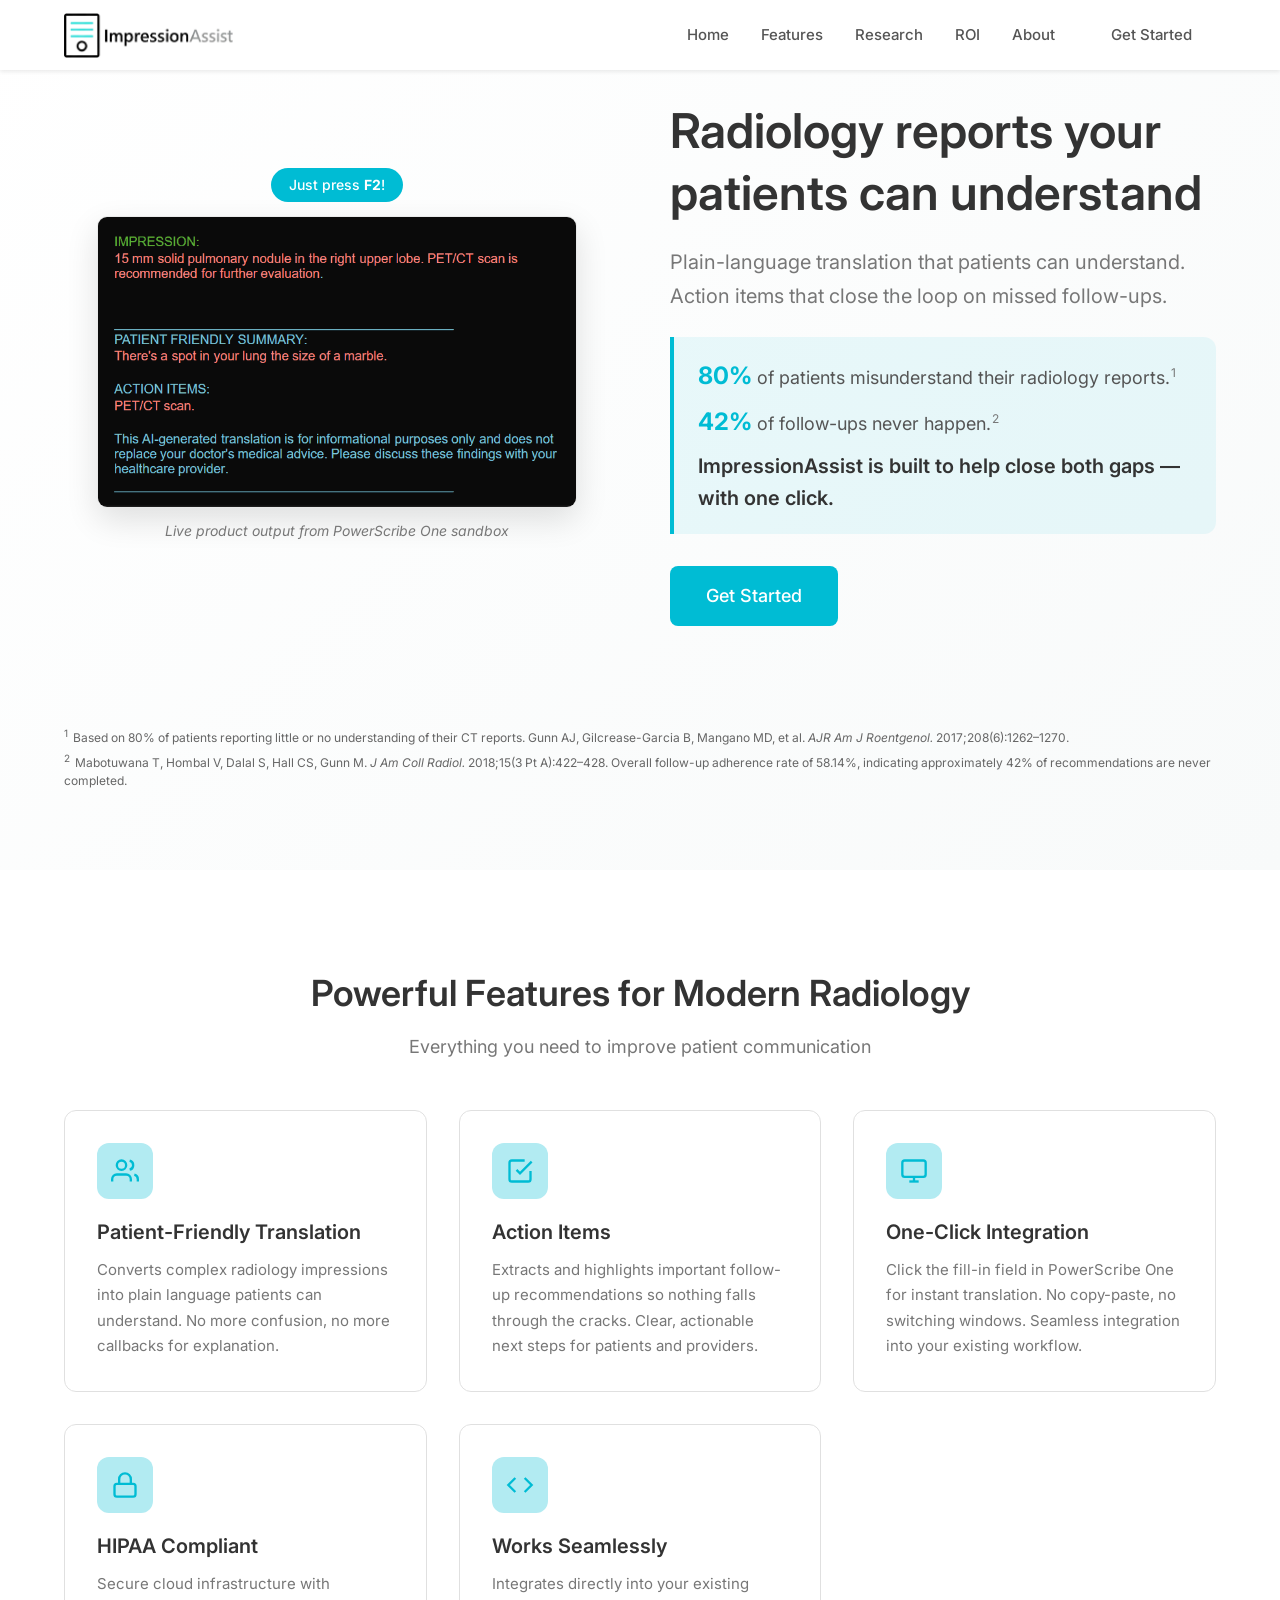
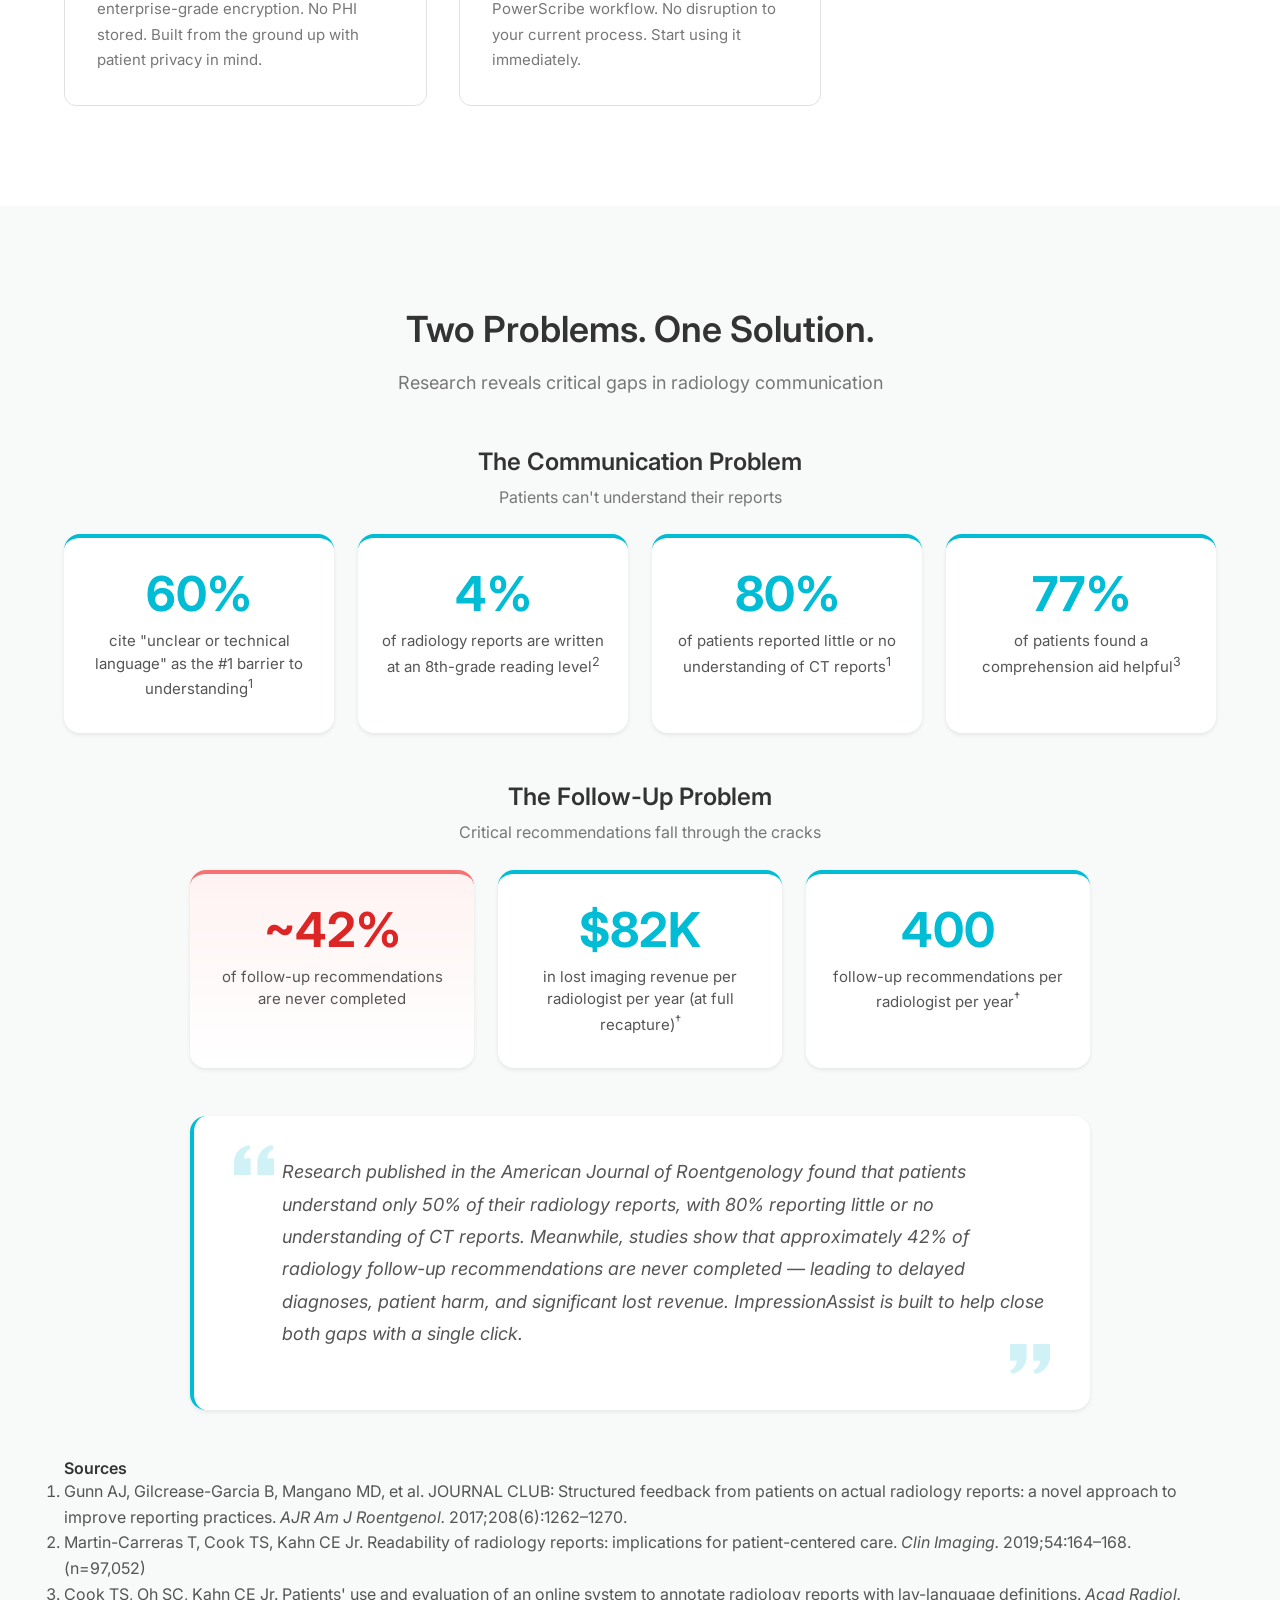
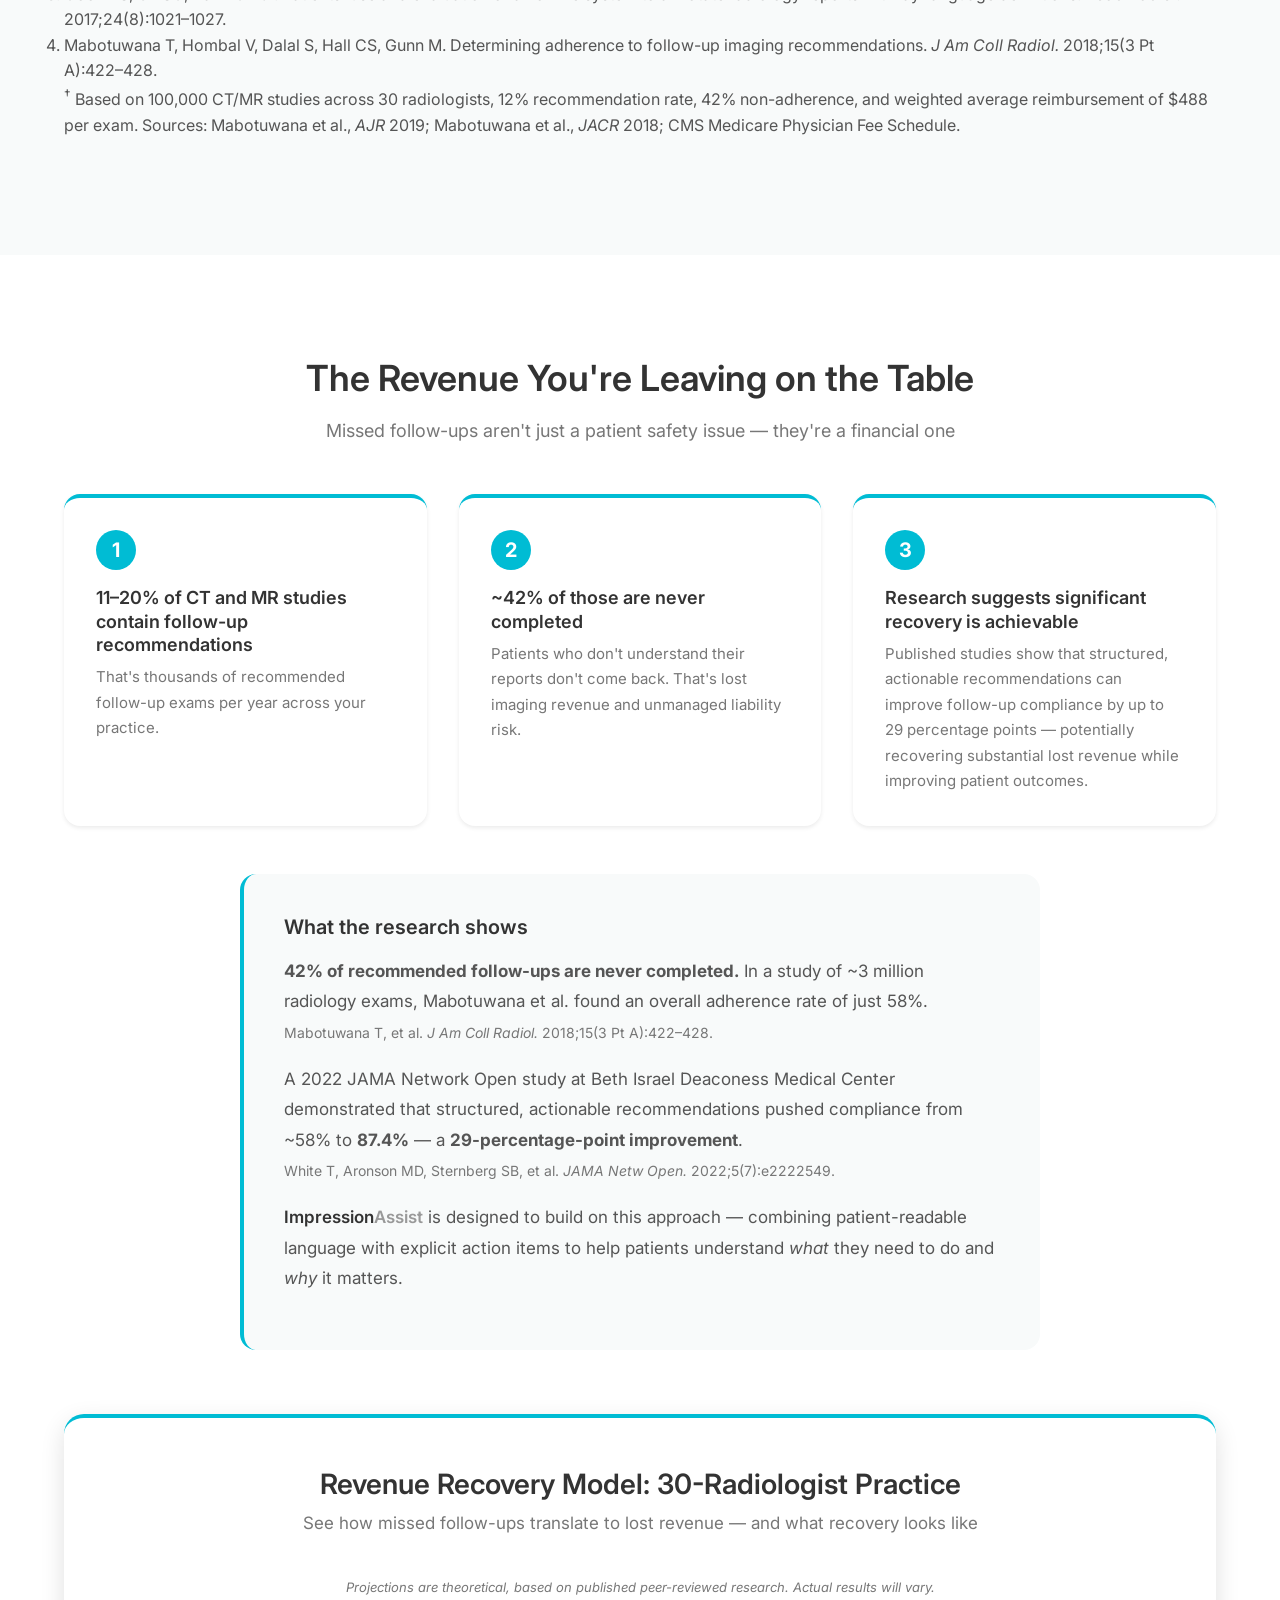
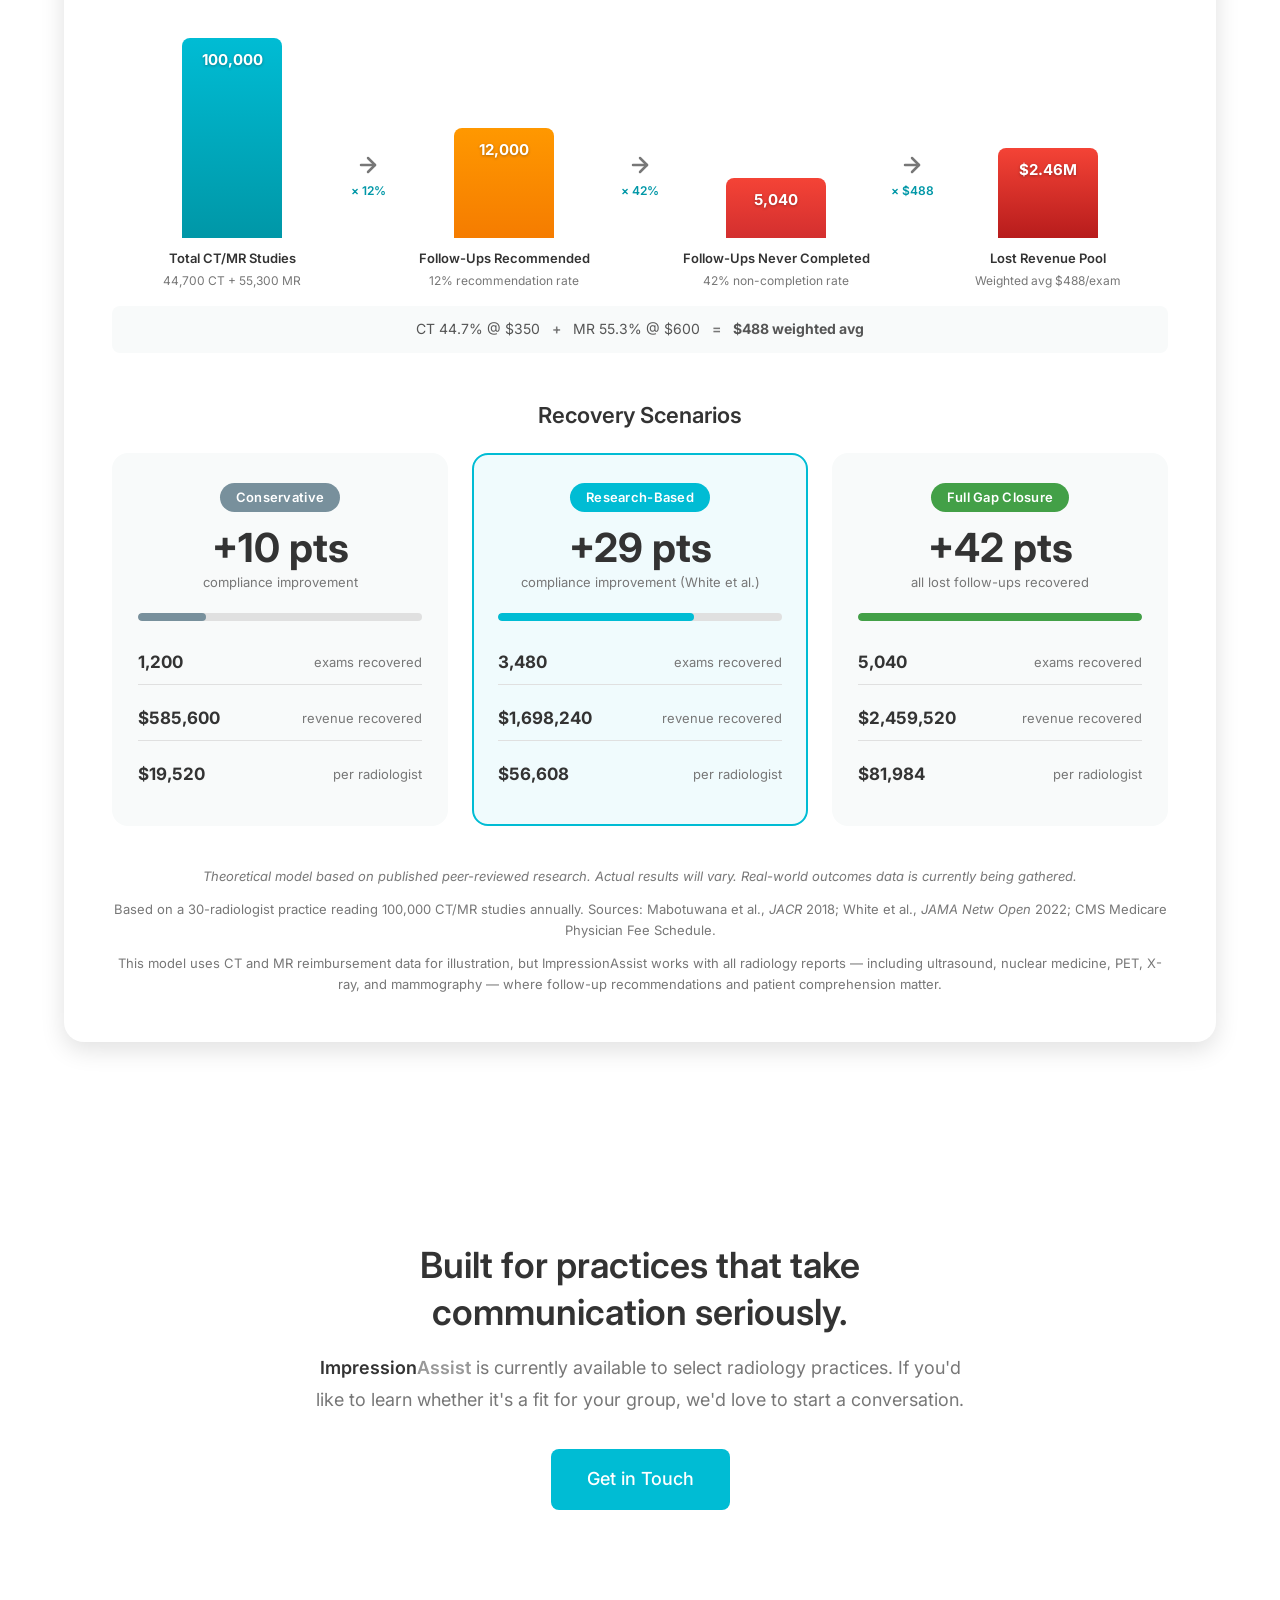
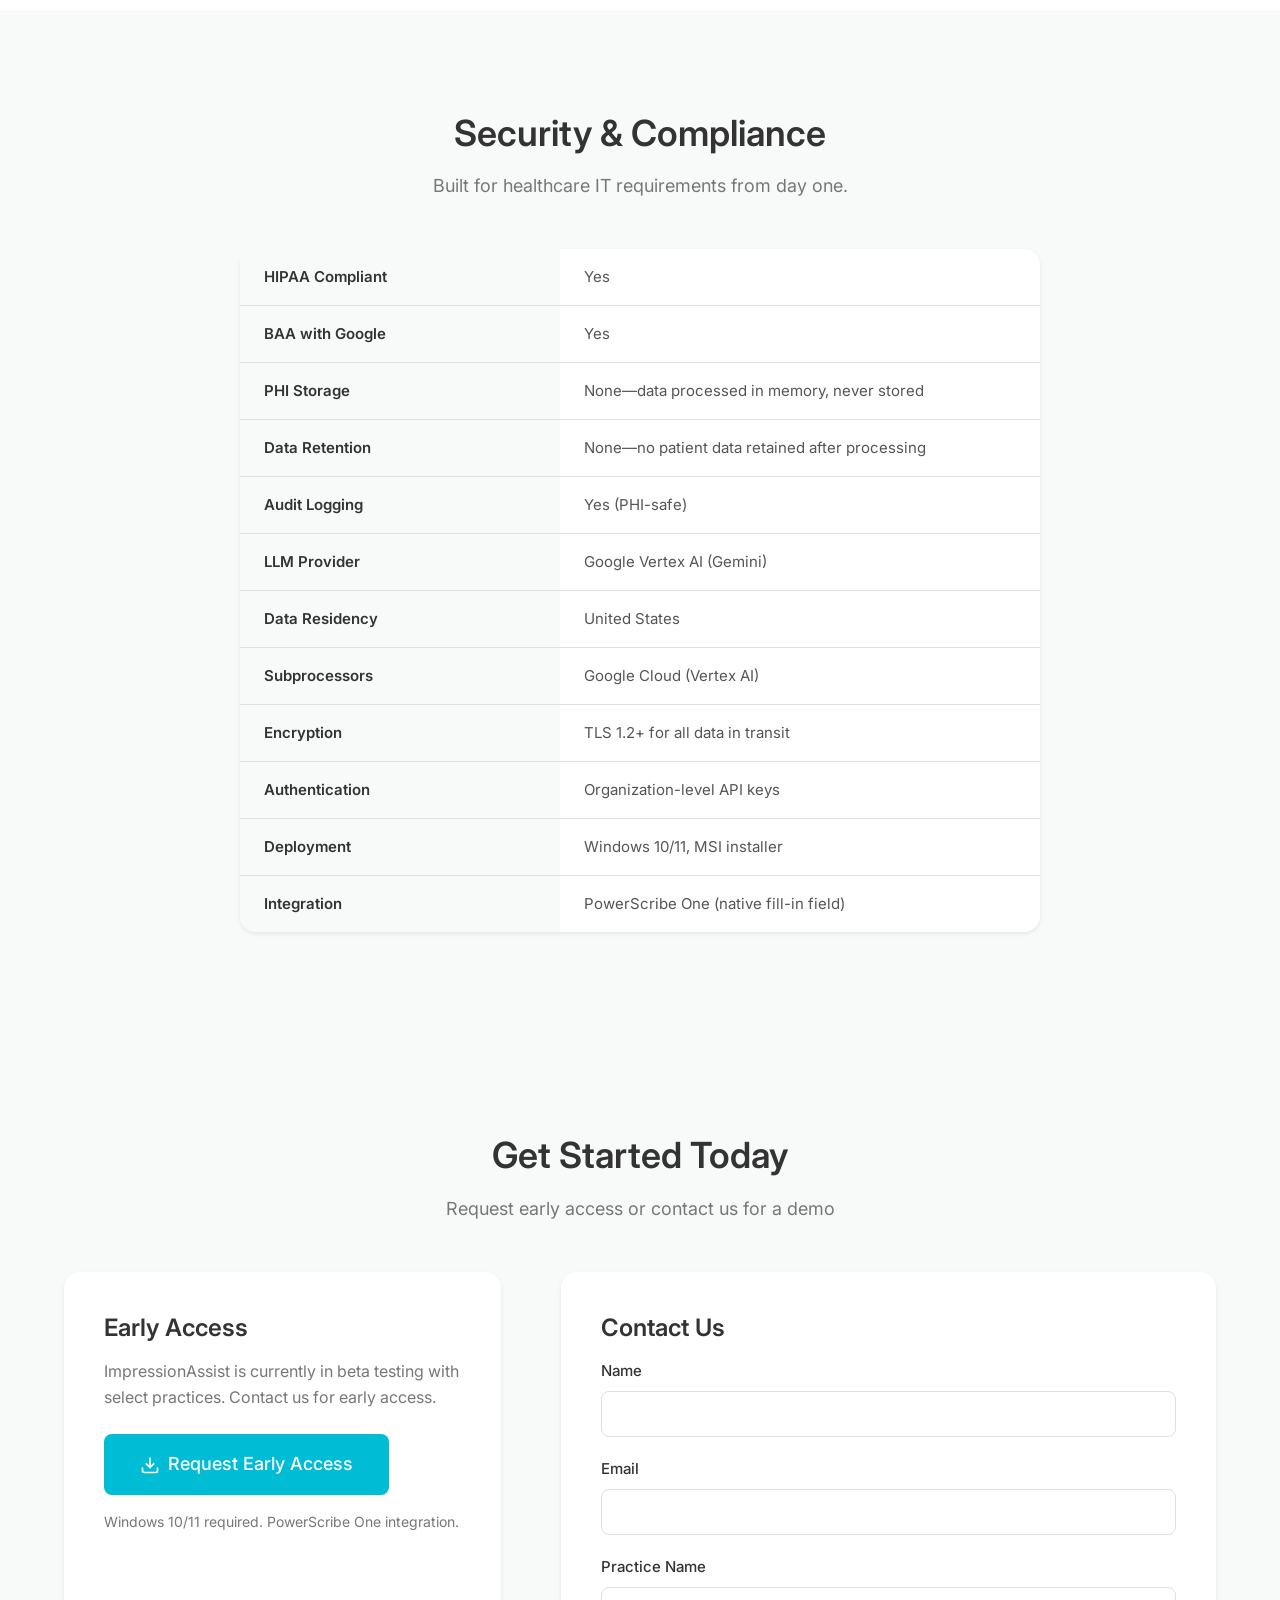
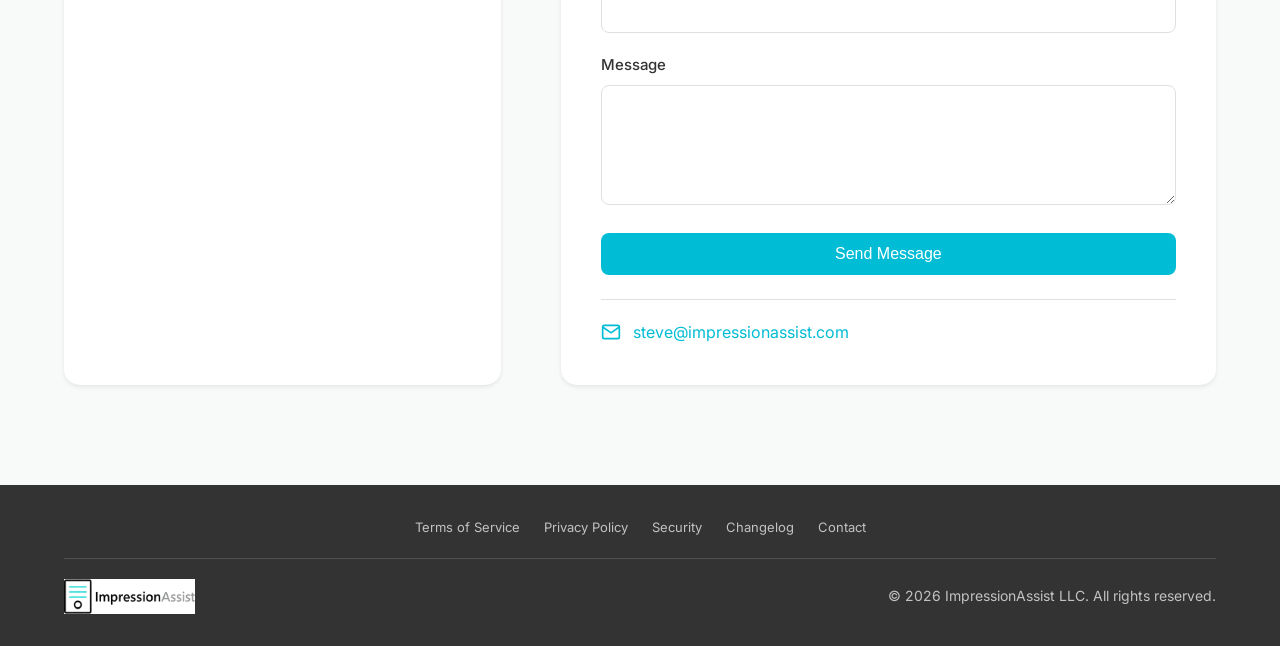
==== commit 3a3175dc: "Update hero footnote 1 to match the 80% stat The 80% figure reflects patients reporting little or no" ====
--- a/index.html
+++ b/index.html
@@ -133,7 +133,7 @@
                 <a href="#contact" class="btn btn-primary btn-large">Get Started</a>
             </div>
             <div class="hero-citations">
-                <p><sup>1</sup> Based on median patient comprehension of 2.5 on a 5-point scale. Gunn AJ, Gilcrease-Garcia B, Mangano MD, et al. <em>AJR Am J Roentgenol.</em> 2017;208(6):1262–1270.</p>
+                <p><sup>1</sup> Based on 80% of patients reporting little or no understanding of their CT reports. Gunn AJ, Gilcrease-Garcia B, Mangano MD, et al. <em>AJR Am J Roentgenol.</em> 2017;208(6):1262–1270.</p>
                 <p><sup>2</sup> Mabotuwana T, Hombal V, Dalal S, Hall CS, Gunn M. <em>J Am Coll Radiol.</em> 2018;15(3 Pt A):422–428. Overall follow-up adherence rate of 58.14%, indicating approximately 42% of recommendations are never completed.</p>
             </div>
         </div>
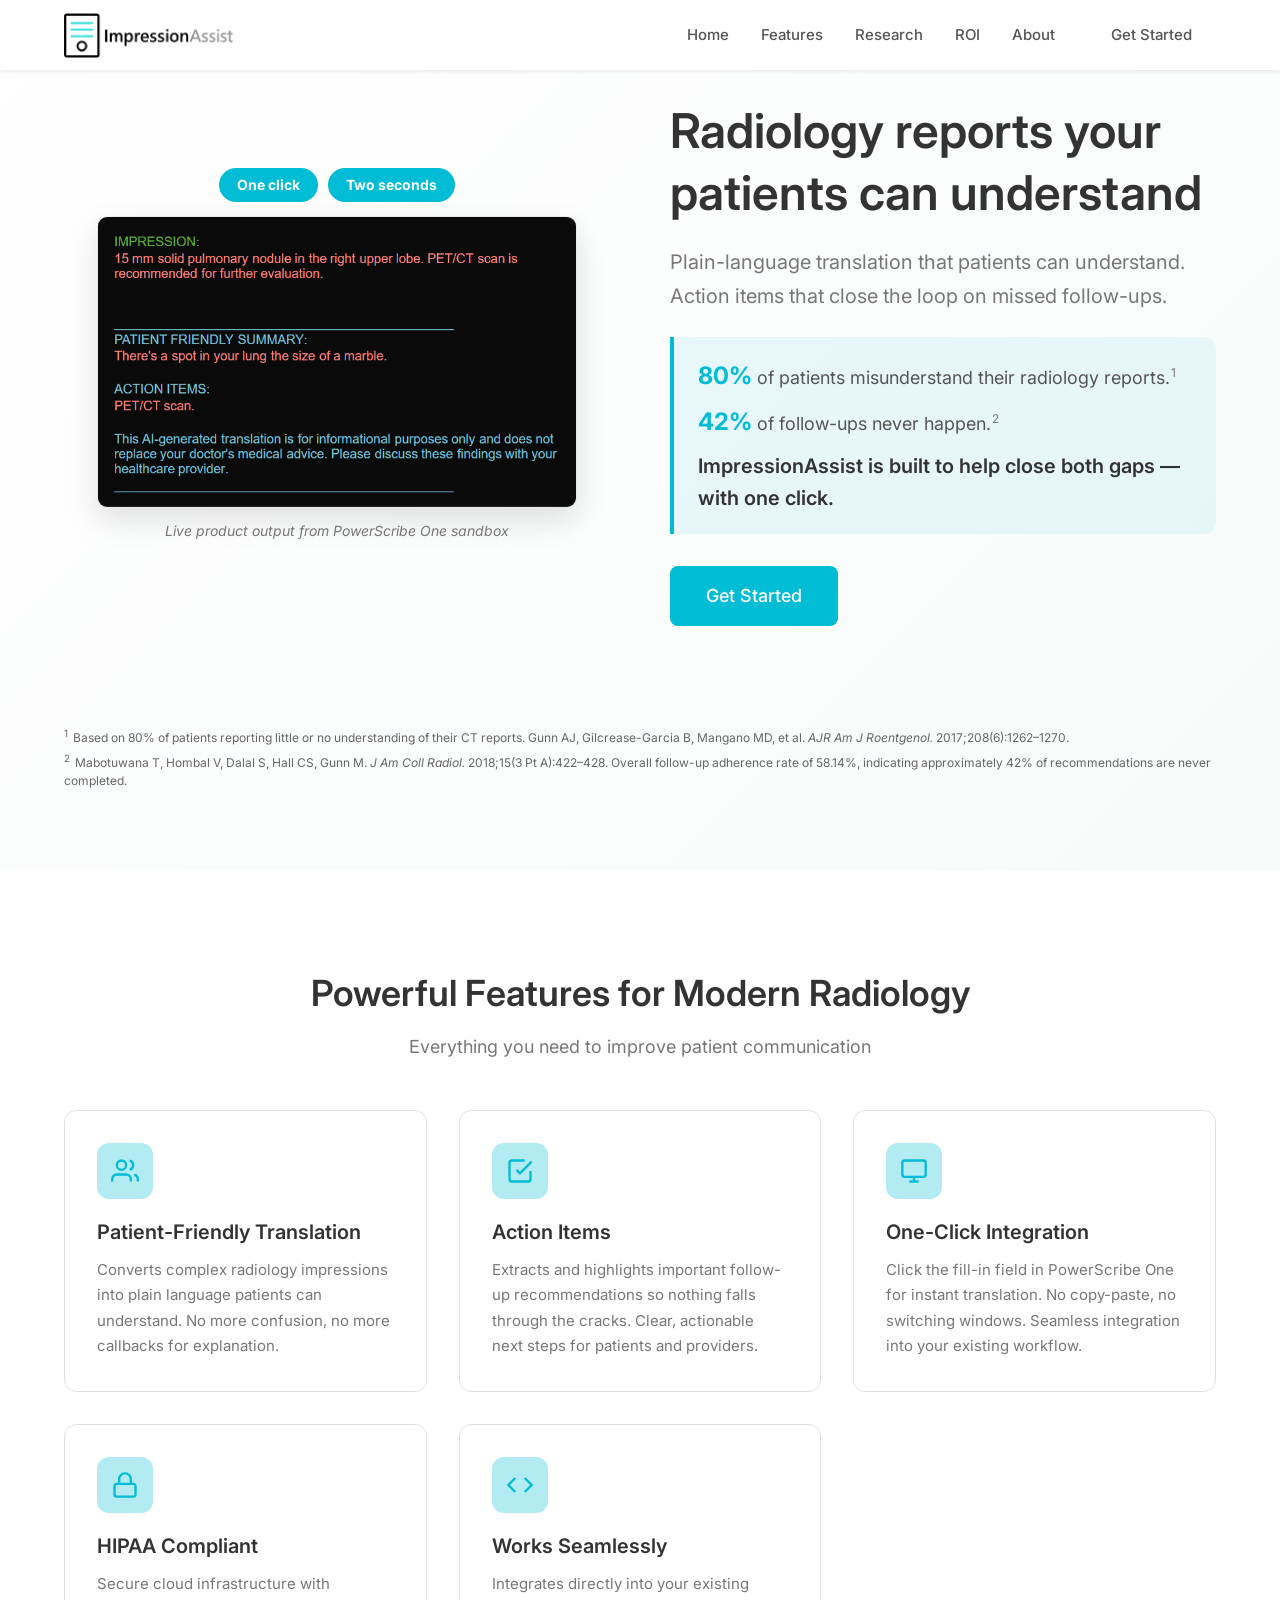
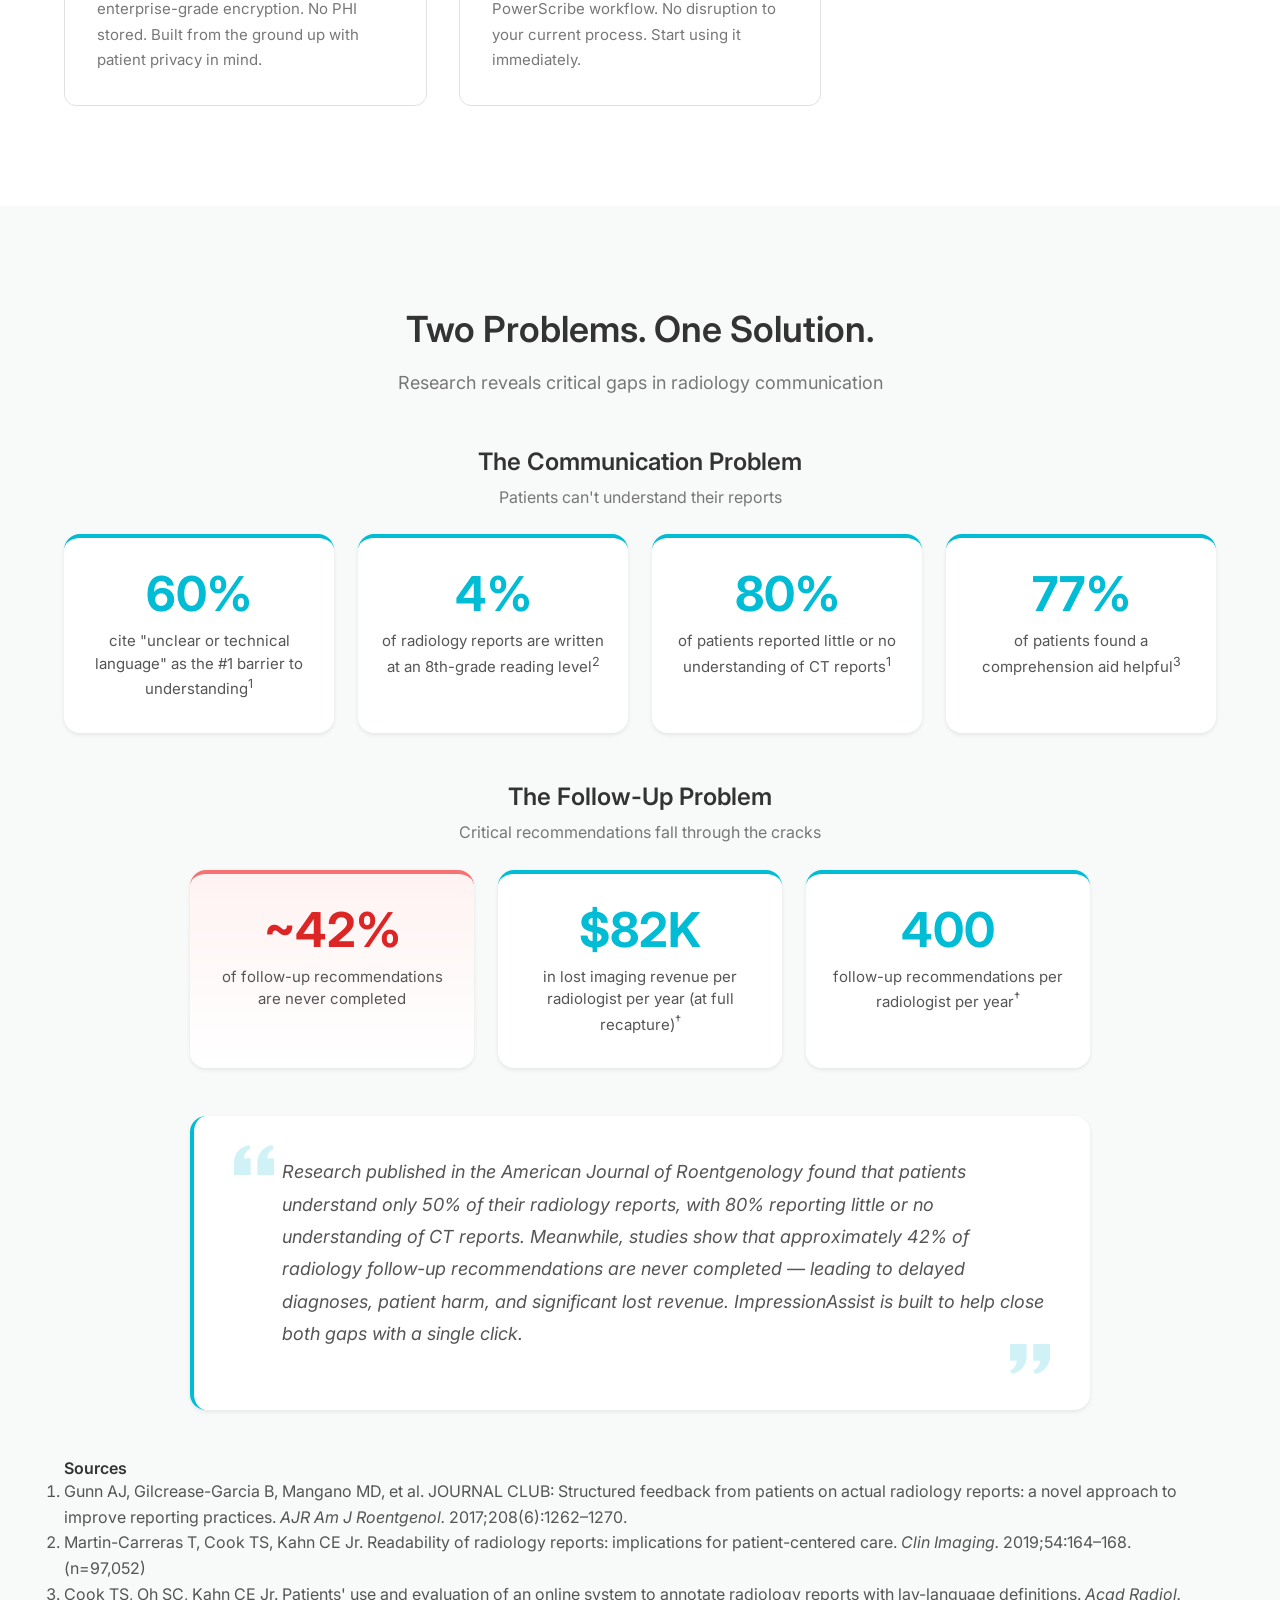
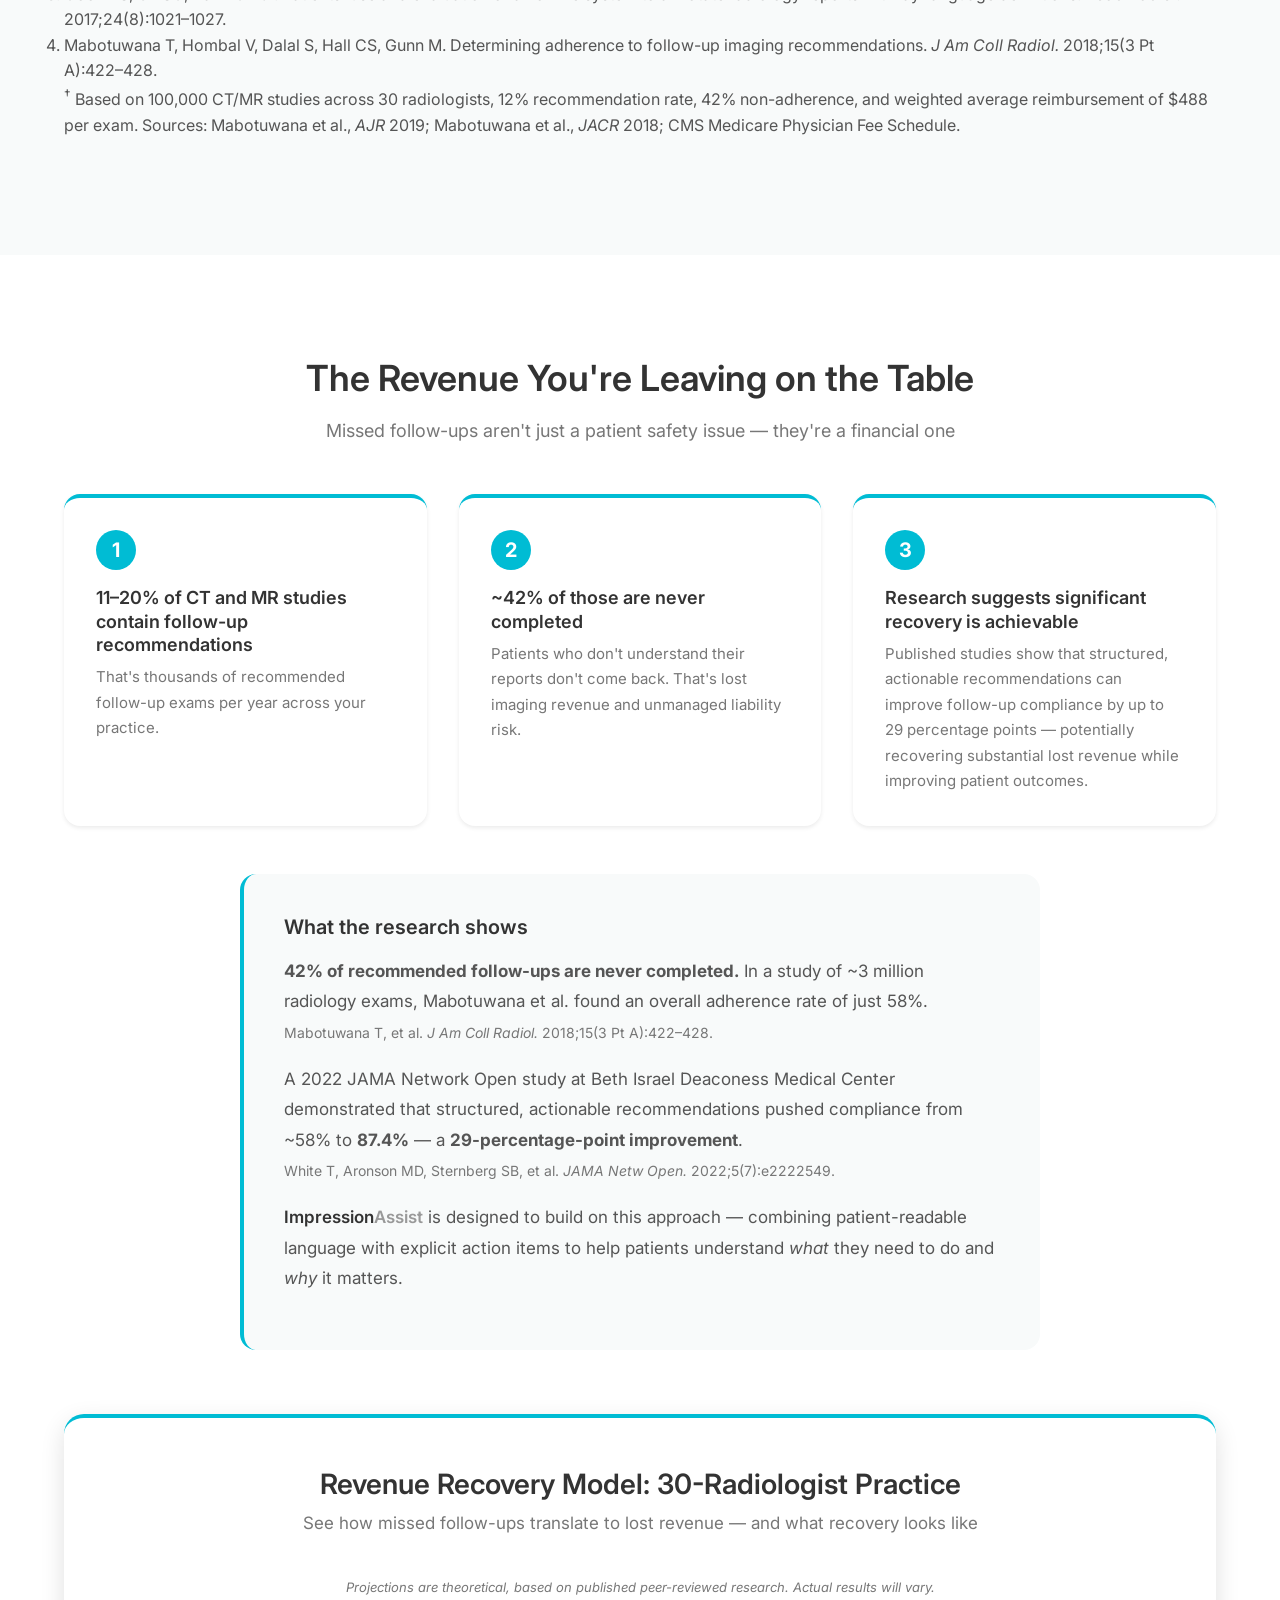
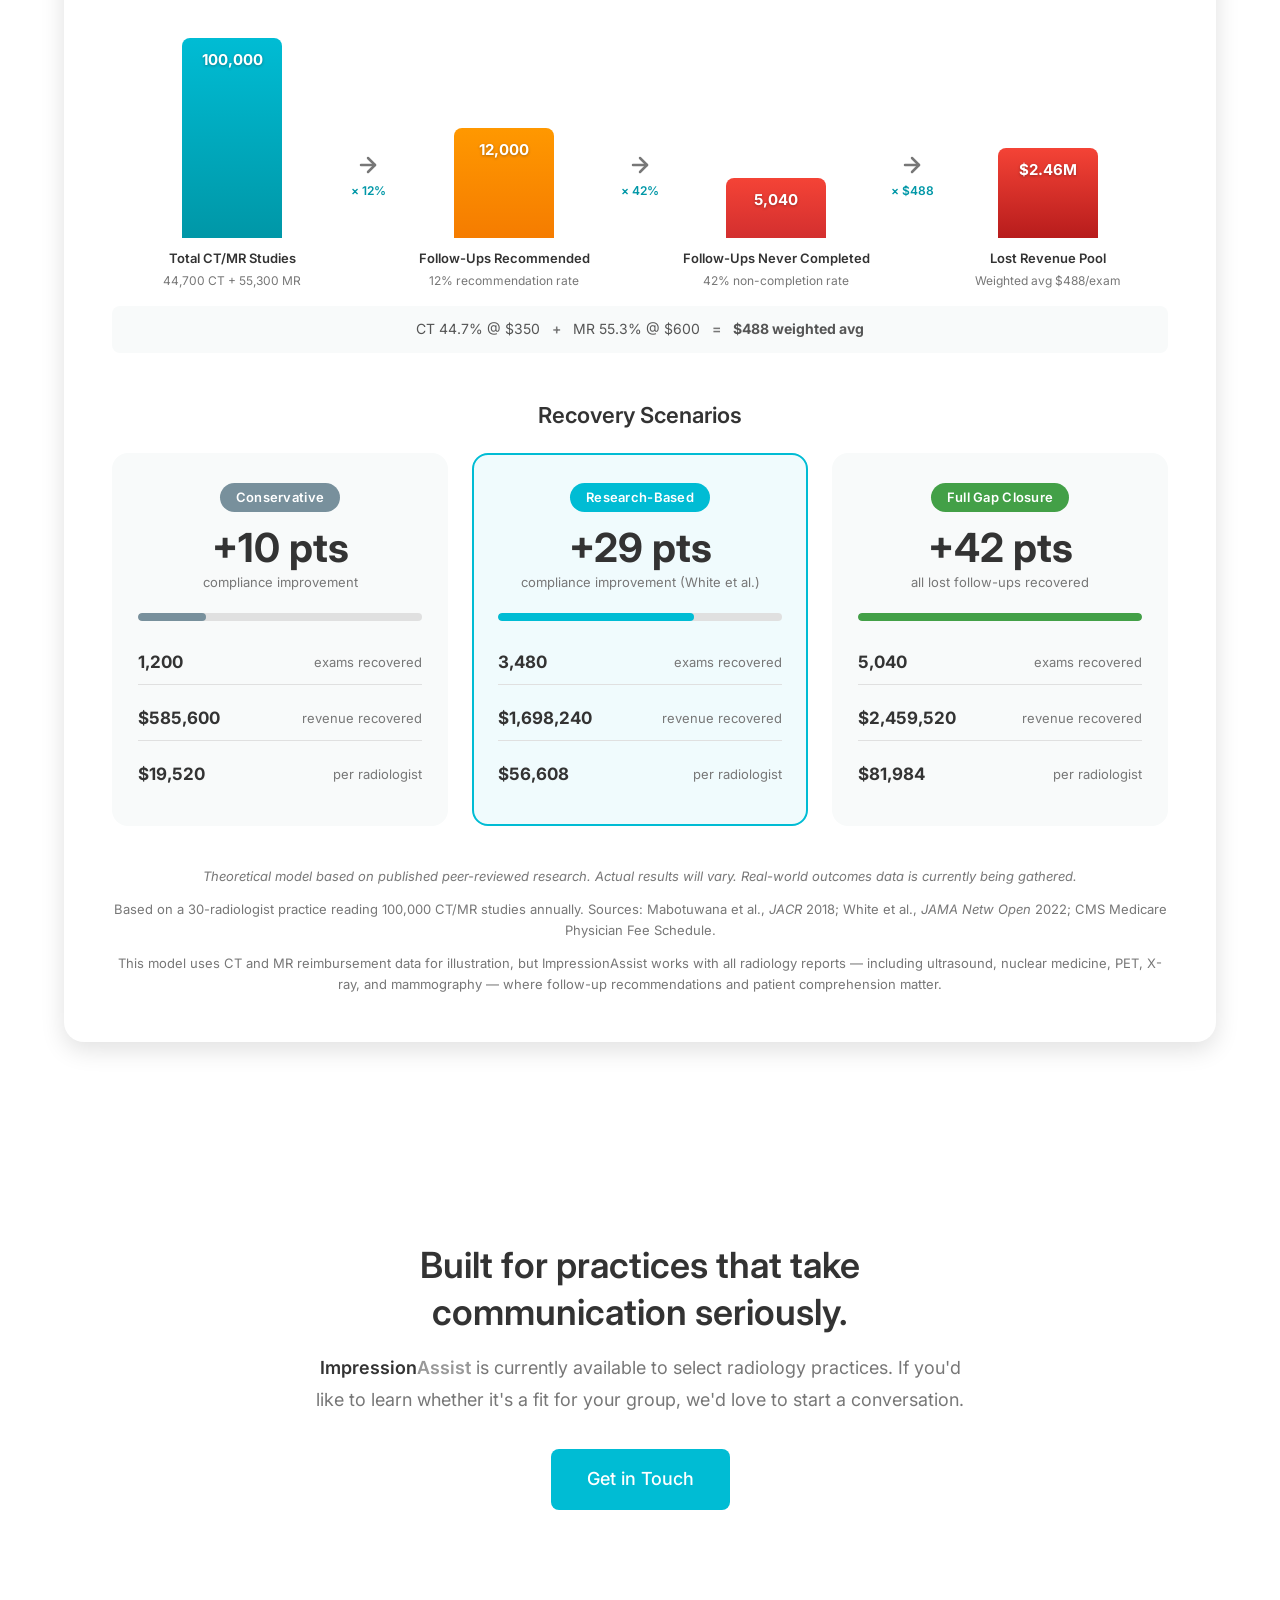
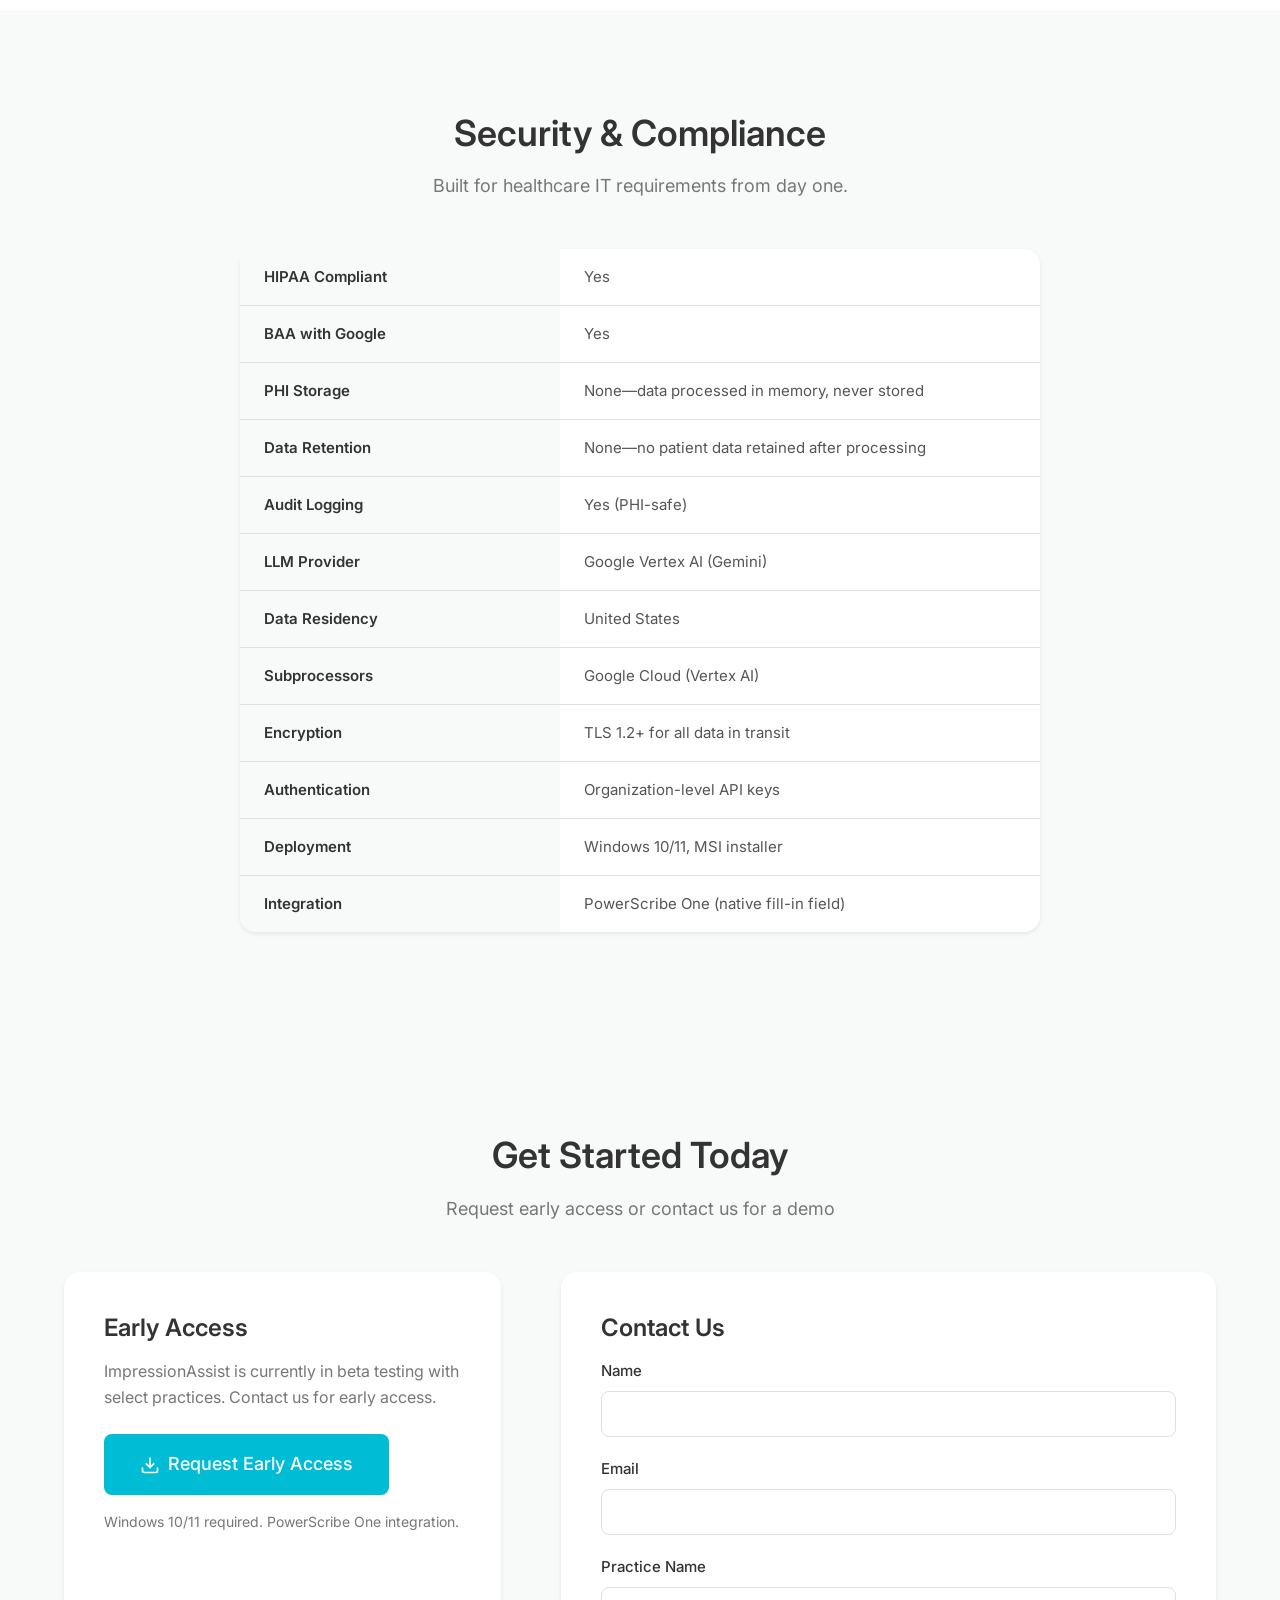
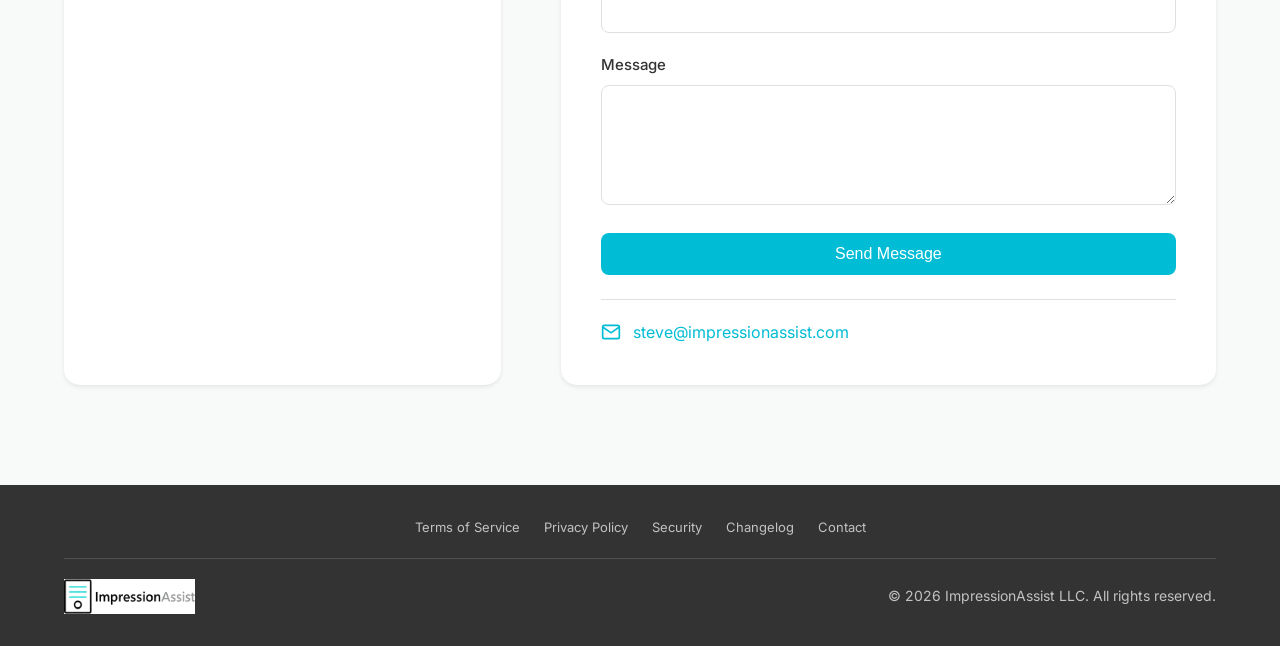
==== commit 6421e9f3: "Replace F2 hero pill with "One click" / "Two seconds" pills Swap the single "Just press F2!" badge a" ====
--- a/index.html
+++ b/index.html
@@ -115,7 +115,10 @@
     <section id="home" class="hero">
         <div class="container hero-container">
             <div class="hero-visual">
-                <span class="hero-f9-badge">Just press <strong>F2</strong>!</span>
+                <div class="hero-badges">
+                    <span class="hero-f9-badge"><strong>One click</strong></span>
+                    <span class="hero-f9-badge"><strong>Two seconds</strong></span>
+                </div>
                 <video class="hero-screenshot" autoplay muted loop playsinline preload="auto" poster="assets/images/hero-sample-report.png" width="736" height="447" aria-label="Demo of ImpressionAssist: moments after a radiologist signs off a report, an AI-generated patient-friendly summary and follow-up action items appear automatically.">
                     <source src="assets/videos/Website.mp4" type="video/mp4">
                     <img src="assets/images/hero-sample-report.png" alt="Sample AI-generated patient-friendly radiology report summary, showing the clinical impression translated into plain language with a patient-friendly summary and follow-up action items" class="hero-screenshot" width="736" height="447">
--- a/css/styles.css
+++ b/css/styles.css
@@ -307,6 +307,18 @@
     font-weight: 700;
 }
 
+.hero-badges {
+    display: flex;
+    flex-wrap: wrap;
+    justify-content: center;
+    gap: 10px;
+    margin-bottom: 14px;
+}
+
+.hero-badges .hero-f9-badge {
+    margin-bottom: 0;
+}
+
 .hero-screenshot {
     display: block;
     width: 100%;
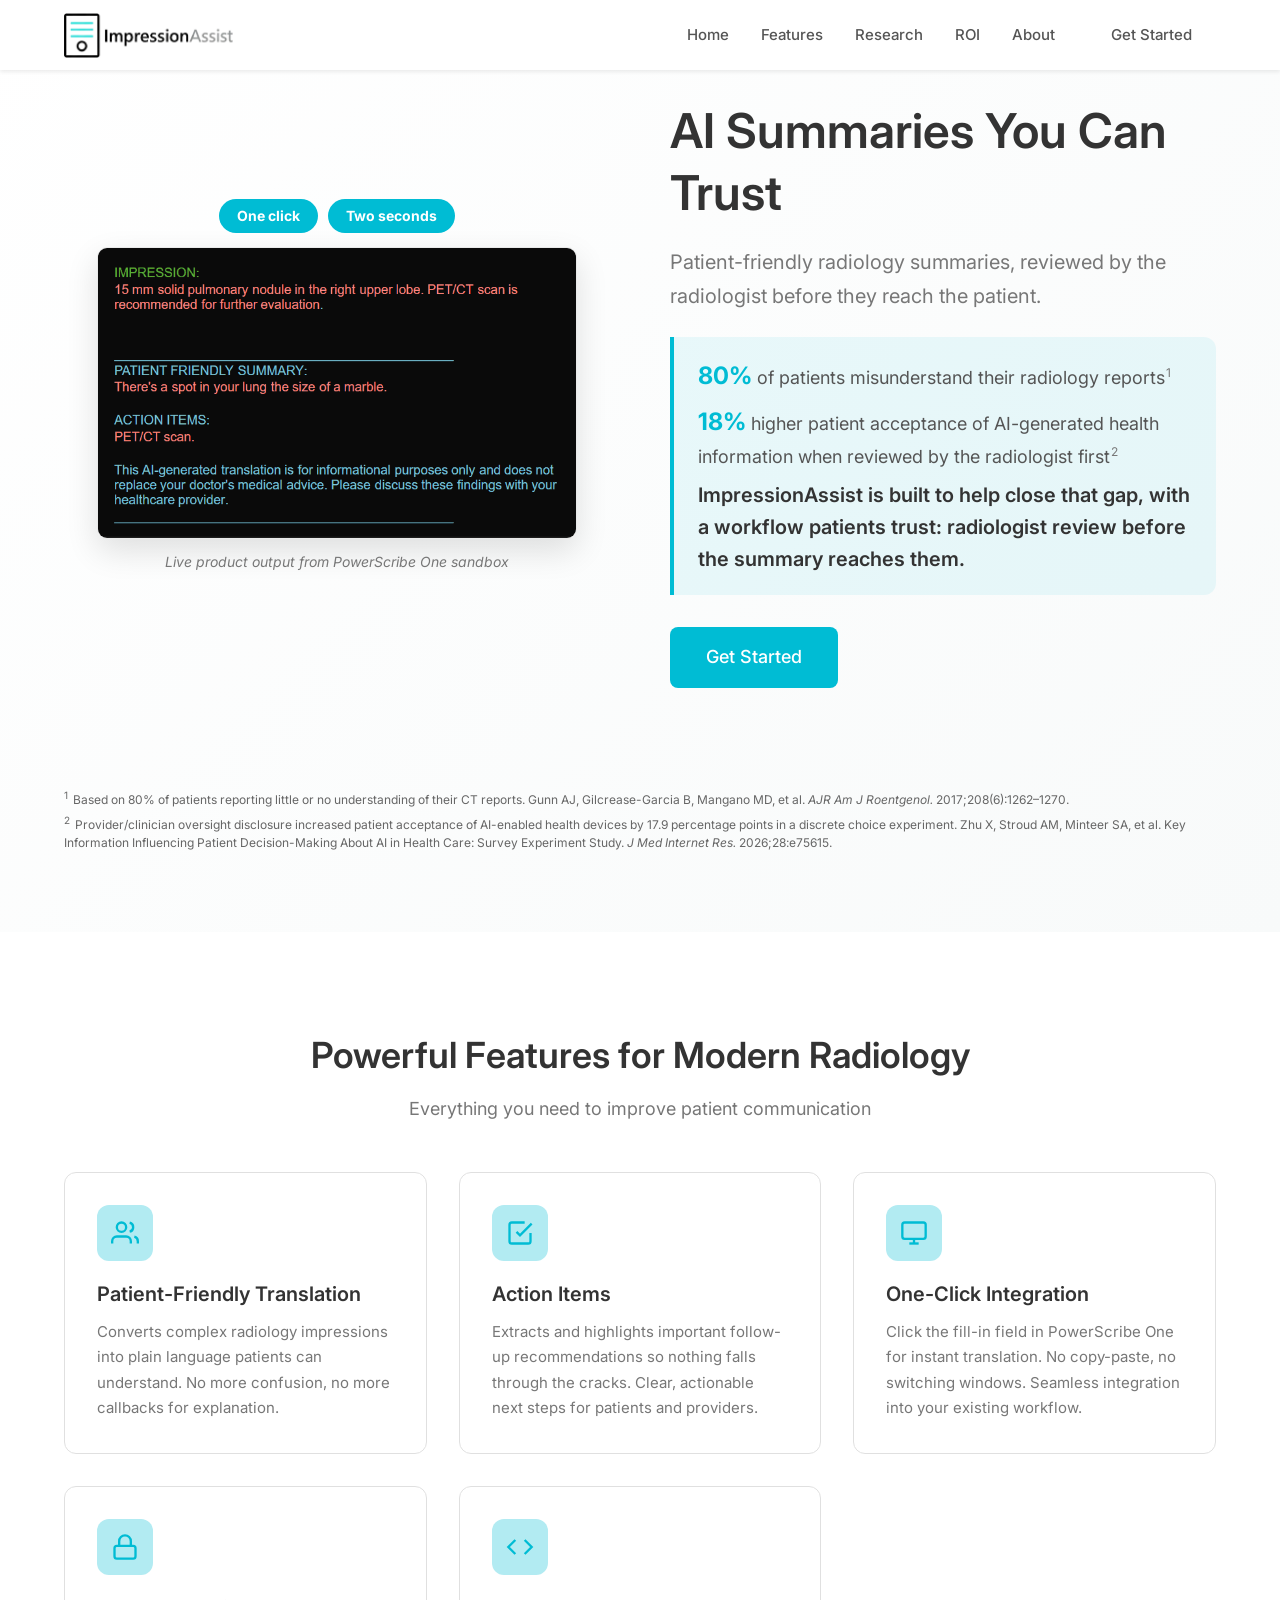
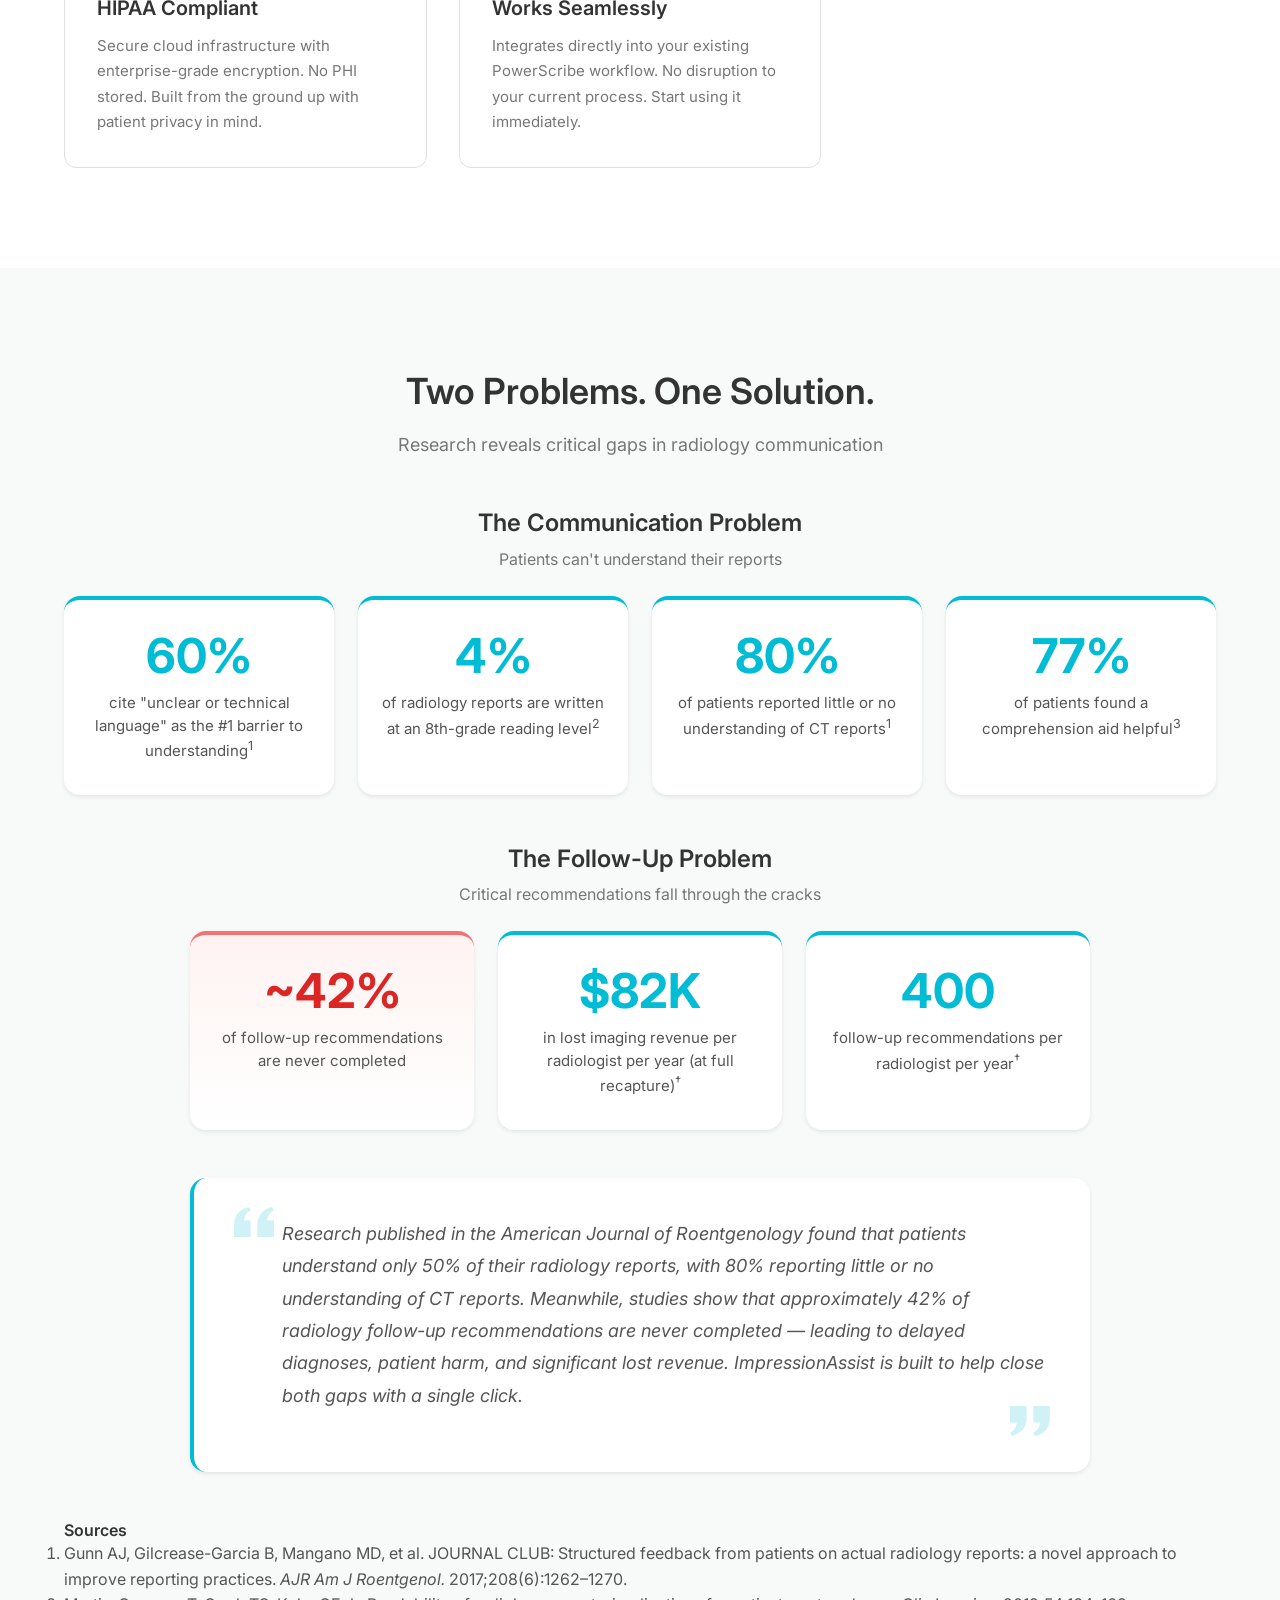
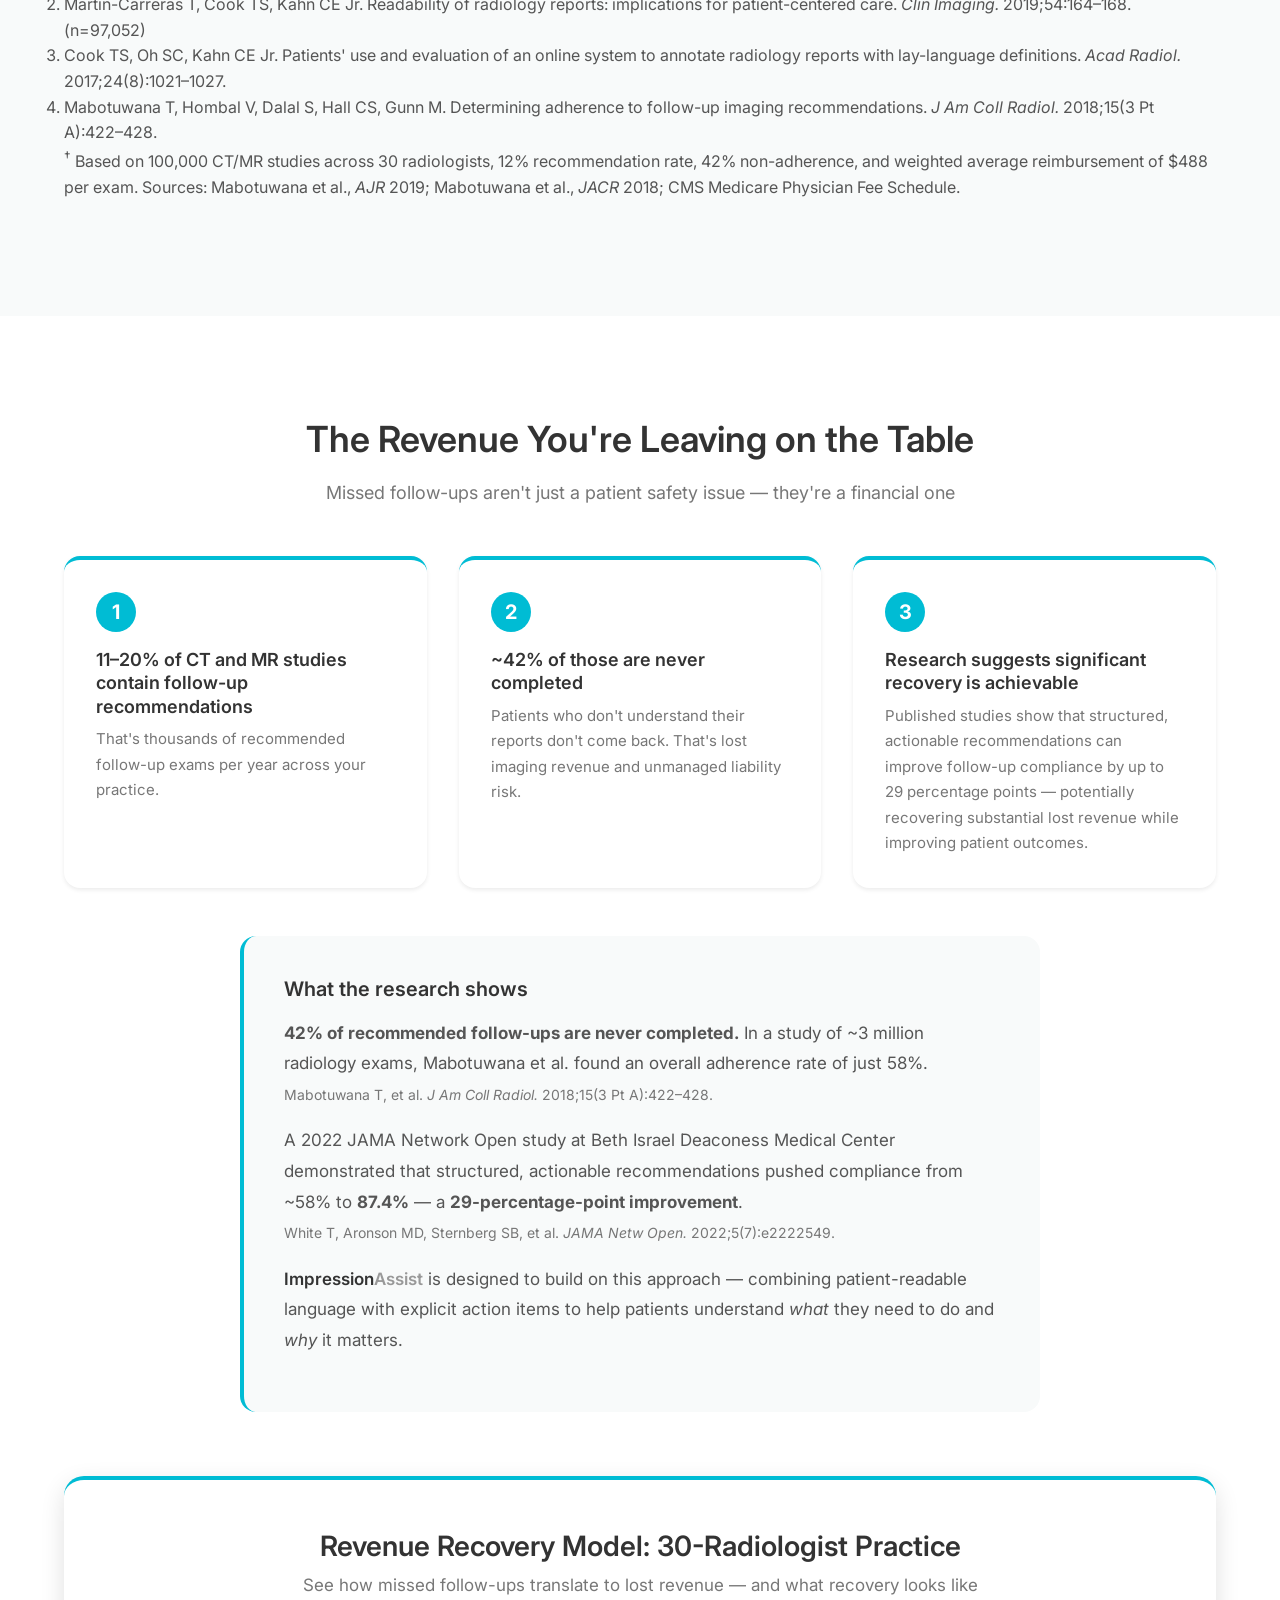
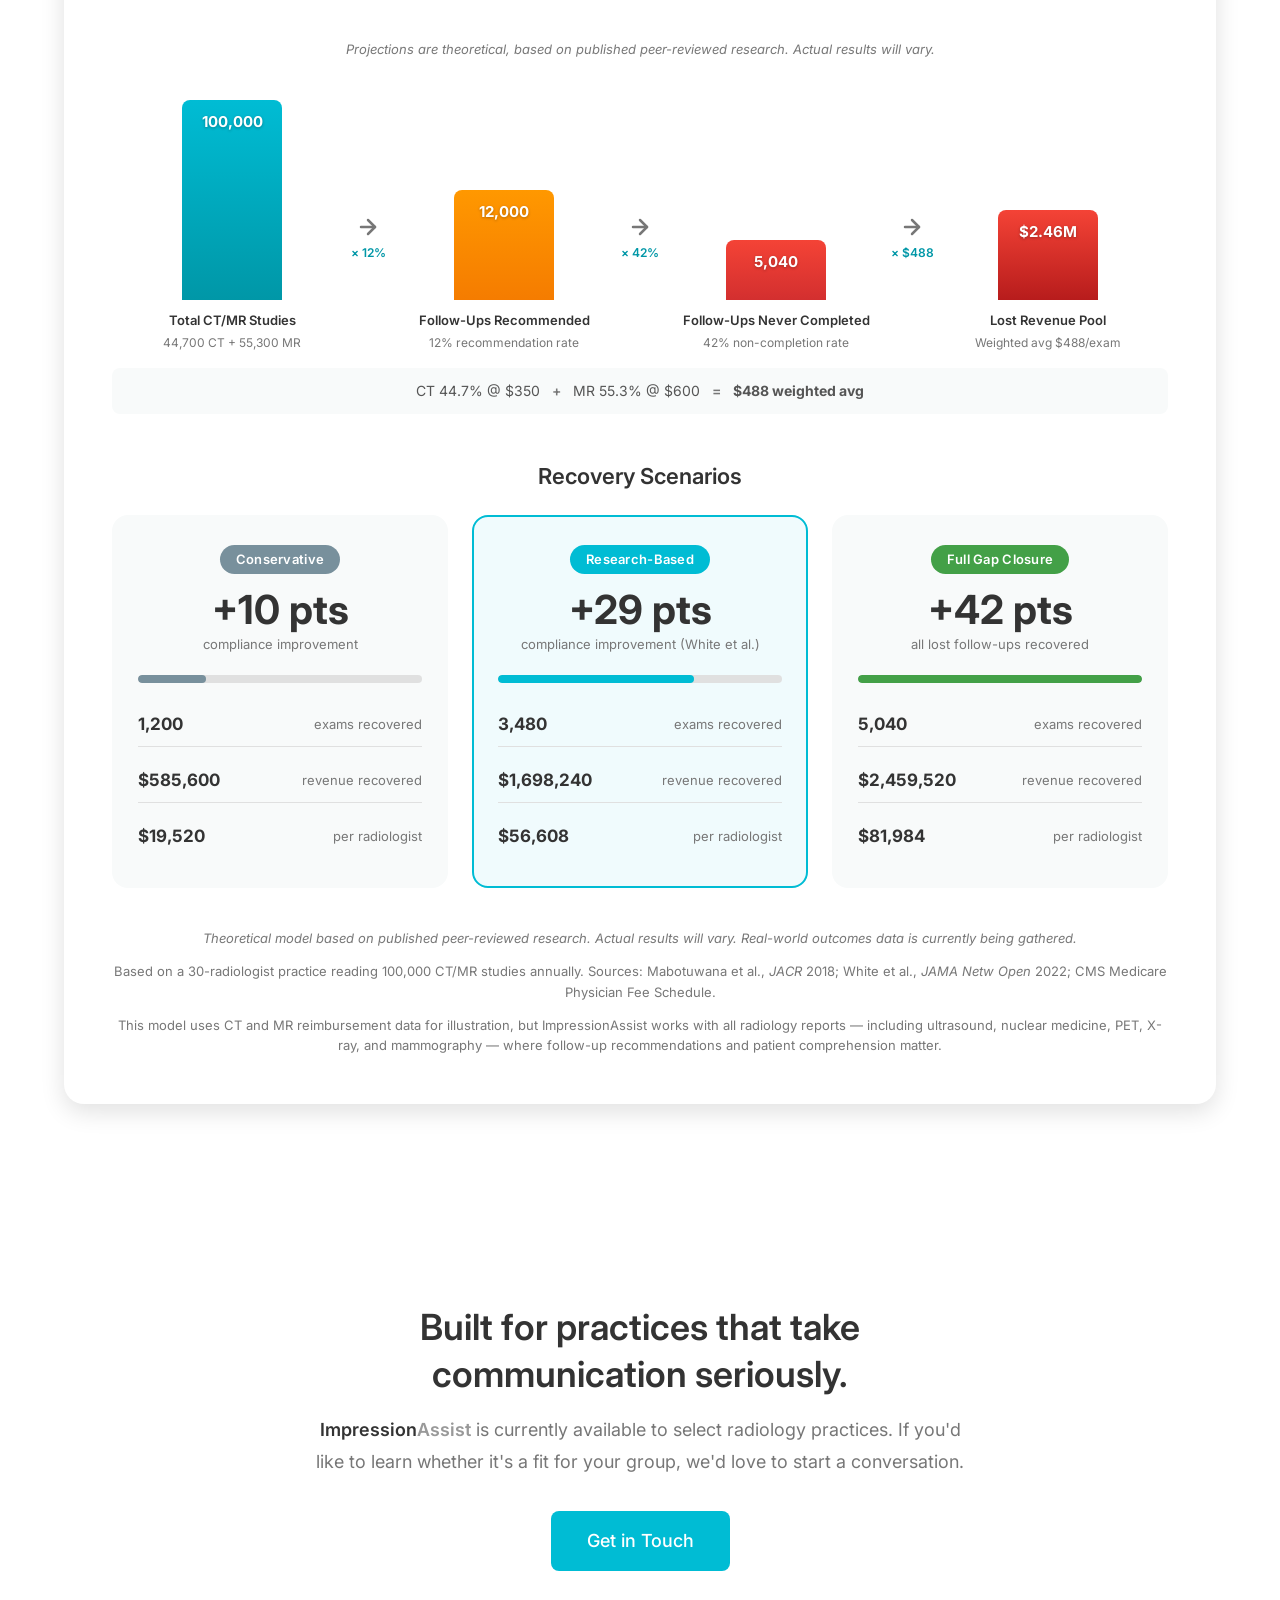
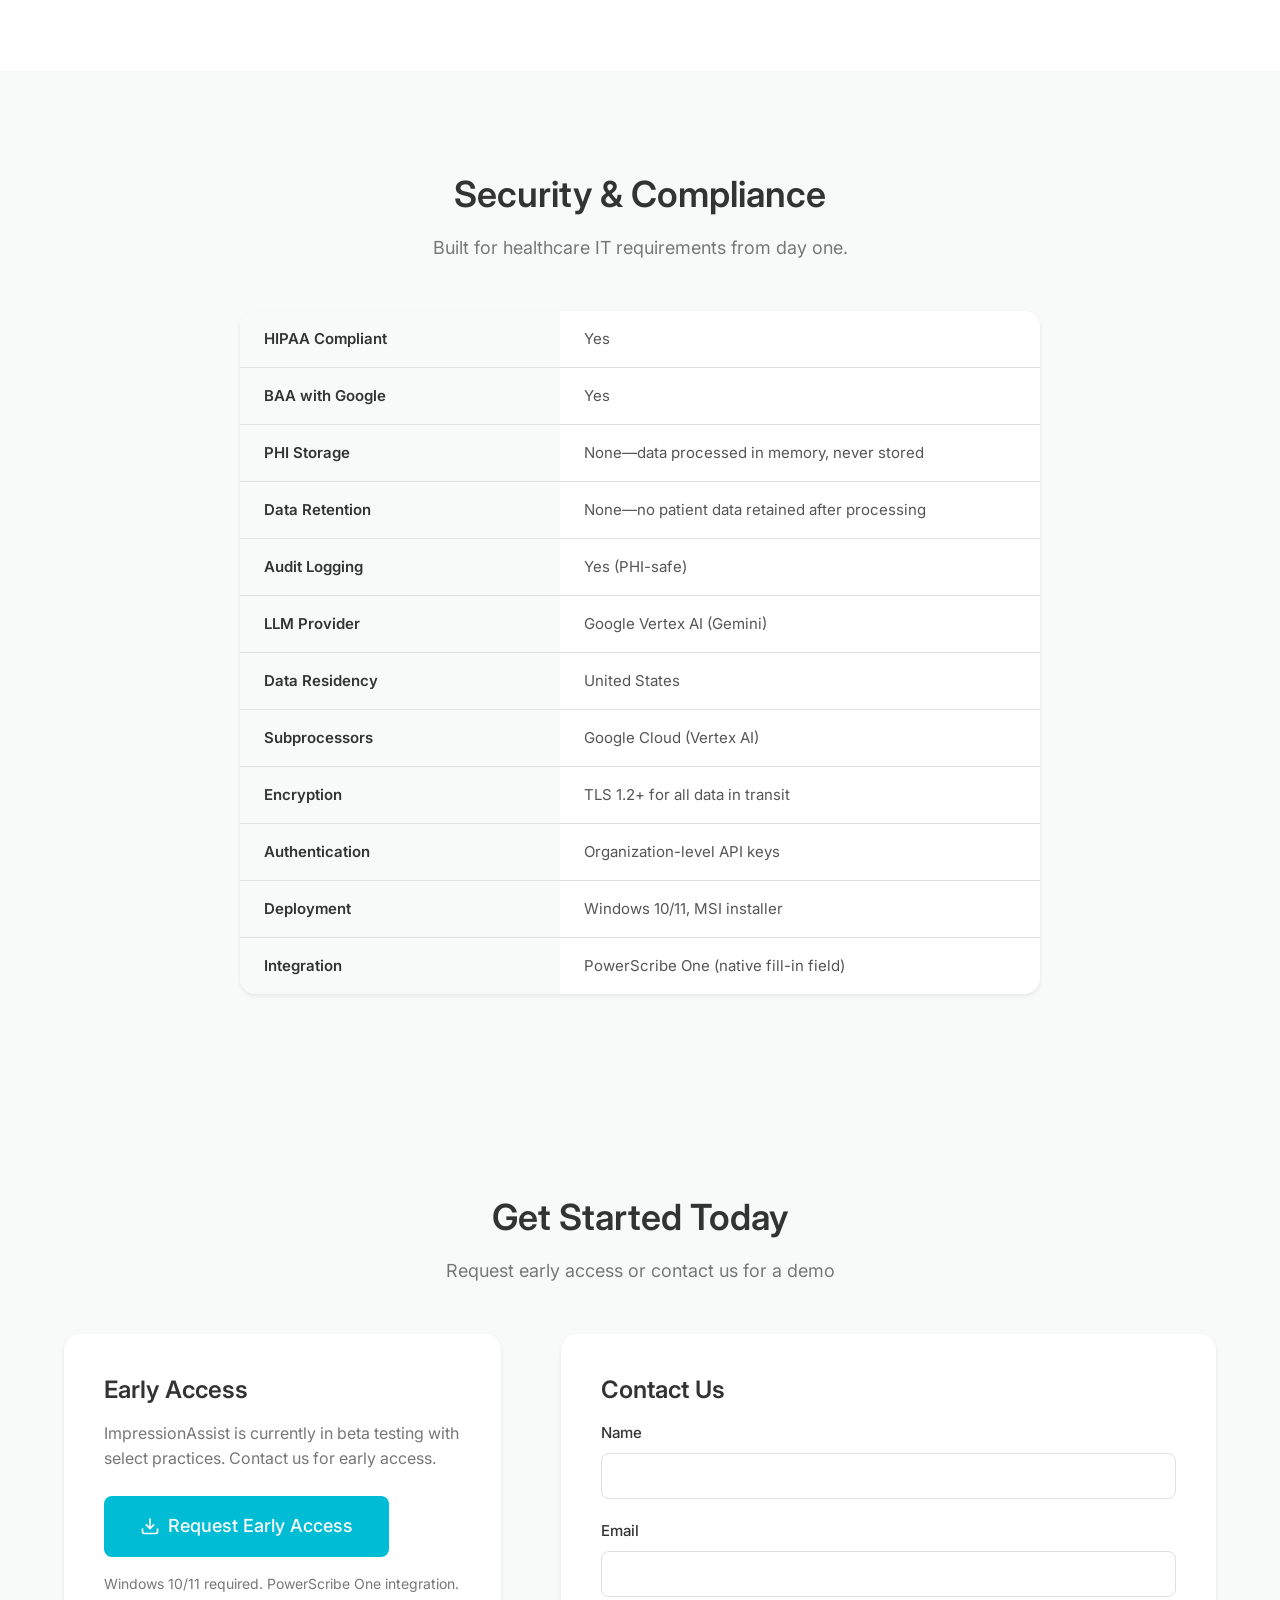
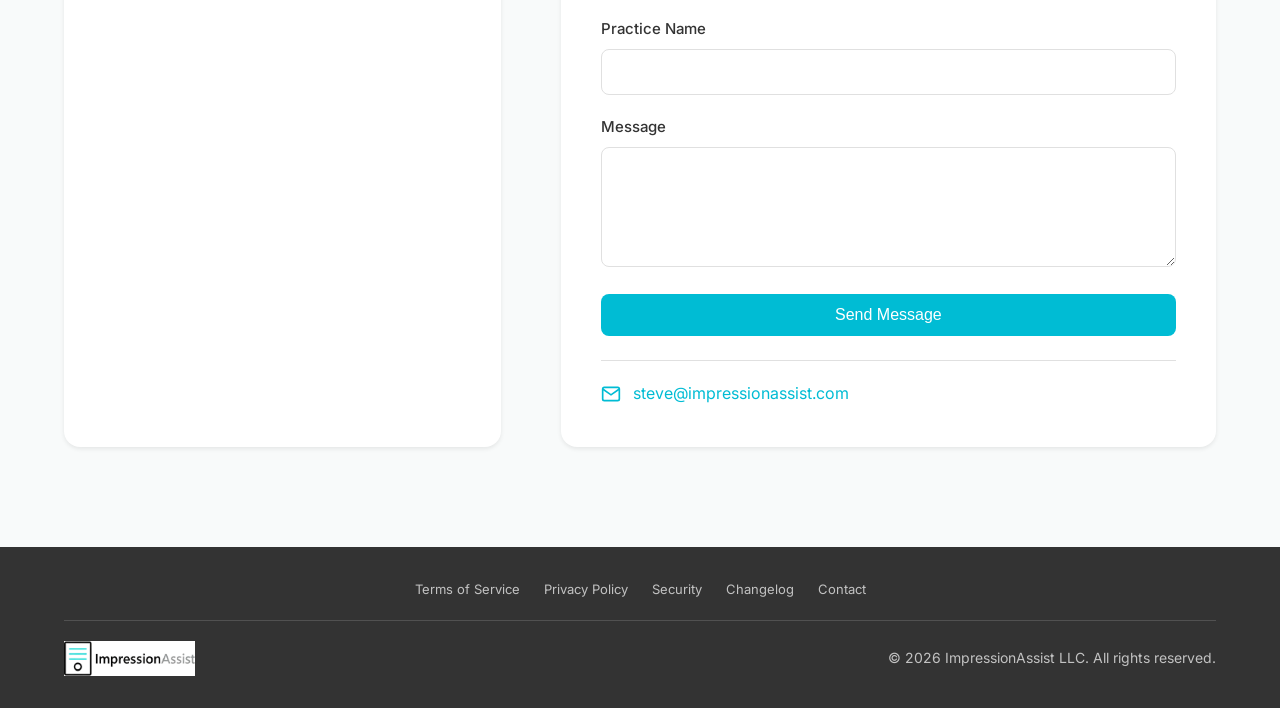
==== commit 30ea7654: "Reposition hero around radiologist-reviewed trust Lead the homepage hero with trust via radiologist " ====
--- a/index.html
+++ b/index.html
@@ -126,18 +126,18 @@
                 <p class="hero-screenshot-caption">Live product output from PowerScribe One sandbox</p>
             </div>
             <div class="hero-content">
-                <h1 class="hero-title">Radiology reports your patients can understand</h1>
-                <p class="hero-subtitle">Plain-language translation that patients can understand. Action items that close the loop on missed follow-ups.</p>
+                <h1 class="hero-title">AI Summaries You Can Trust</h1>
+                <p class="hero-subtitle">Patient-friendly radiology summaries, reviewed by the radiologist before they reach the patient.</p>
                 <div class="hero-stats">
-                    <p class="hero-stat-line"><span class="stat-highlight">80%</span> of patients misunderstand their radiology reports.<sup>1</sup></p>
-                    <p class="hero-stat-line"><span class="stat-highlight">42%</span> of follow-ups never happen.<sup>2</sup></p>
-                    <p class="hero-stat-tagline">ImpressionAssist is built to help close both gaps — with one click.</p>
+                    <p class="hero-stat-line"><span class="stat-highlight">80%</span> of patients misunderstand their radiology reports<sup>1</sup></p>
+                    <p class="hero-stat-line"><span class="stat-highlight">18%</span> higher patient acceptance of AI-generated health information when reviewed by the radiologist first<sup>2</sup></p>
+                    <p class="hero-stat-tagline">ImpressionAssist is built to help close that gap, with a workflow patients trust: radiologist review before the summary reaches them.</p>
                 </div>
                 <a href="#contact" class="btn btn-primary btn-large">Get Started</a>
             </div>
             <div class="hero-citations">
                 <p><sup>1</sup> Based on 80% of patients reporting little or no understanding of their CT reports. Gunn AJ, Gilcrease-Garcia B, Mangano MD, et al. <em>AJR Am J Roentgenol.</em> 2017;208(6):1262–1270.</p>
-                <p><sup>2</sup> Mabotuwana T, Hombal V, Dalal S, Hall CS, Gunn M. <em>J Am Coll Radiol.</em> 2018;15(3 Pt A):422–428. Overall follow-up adherence rate of 58.14%, indicating approximately 42% of recommendations are never completed.</p>
+                <p><sup>2</sup> Provider/clinician oversight disclosure increased patient acceptance of AI-enabled health devices by 17.9 percentage points in a discrete choice experiment. Zhu X, Stroud AM, Minteer SA, et al. Key Information Influencing Patient Decision-Making About AI in Health Care: Survey Experiment Study. <em>J Med Internet Res.</em> 2026;28:e75615.</p>
             </div>
         </div>
     </section>
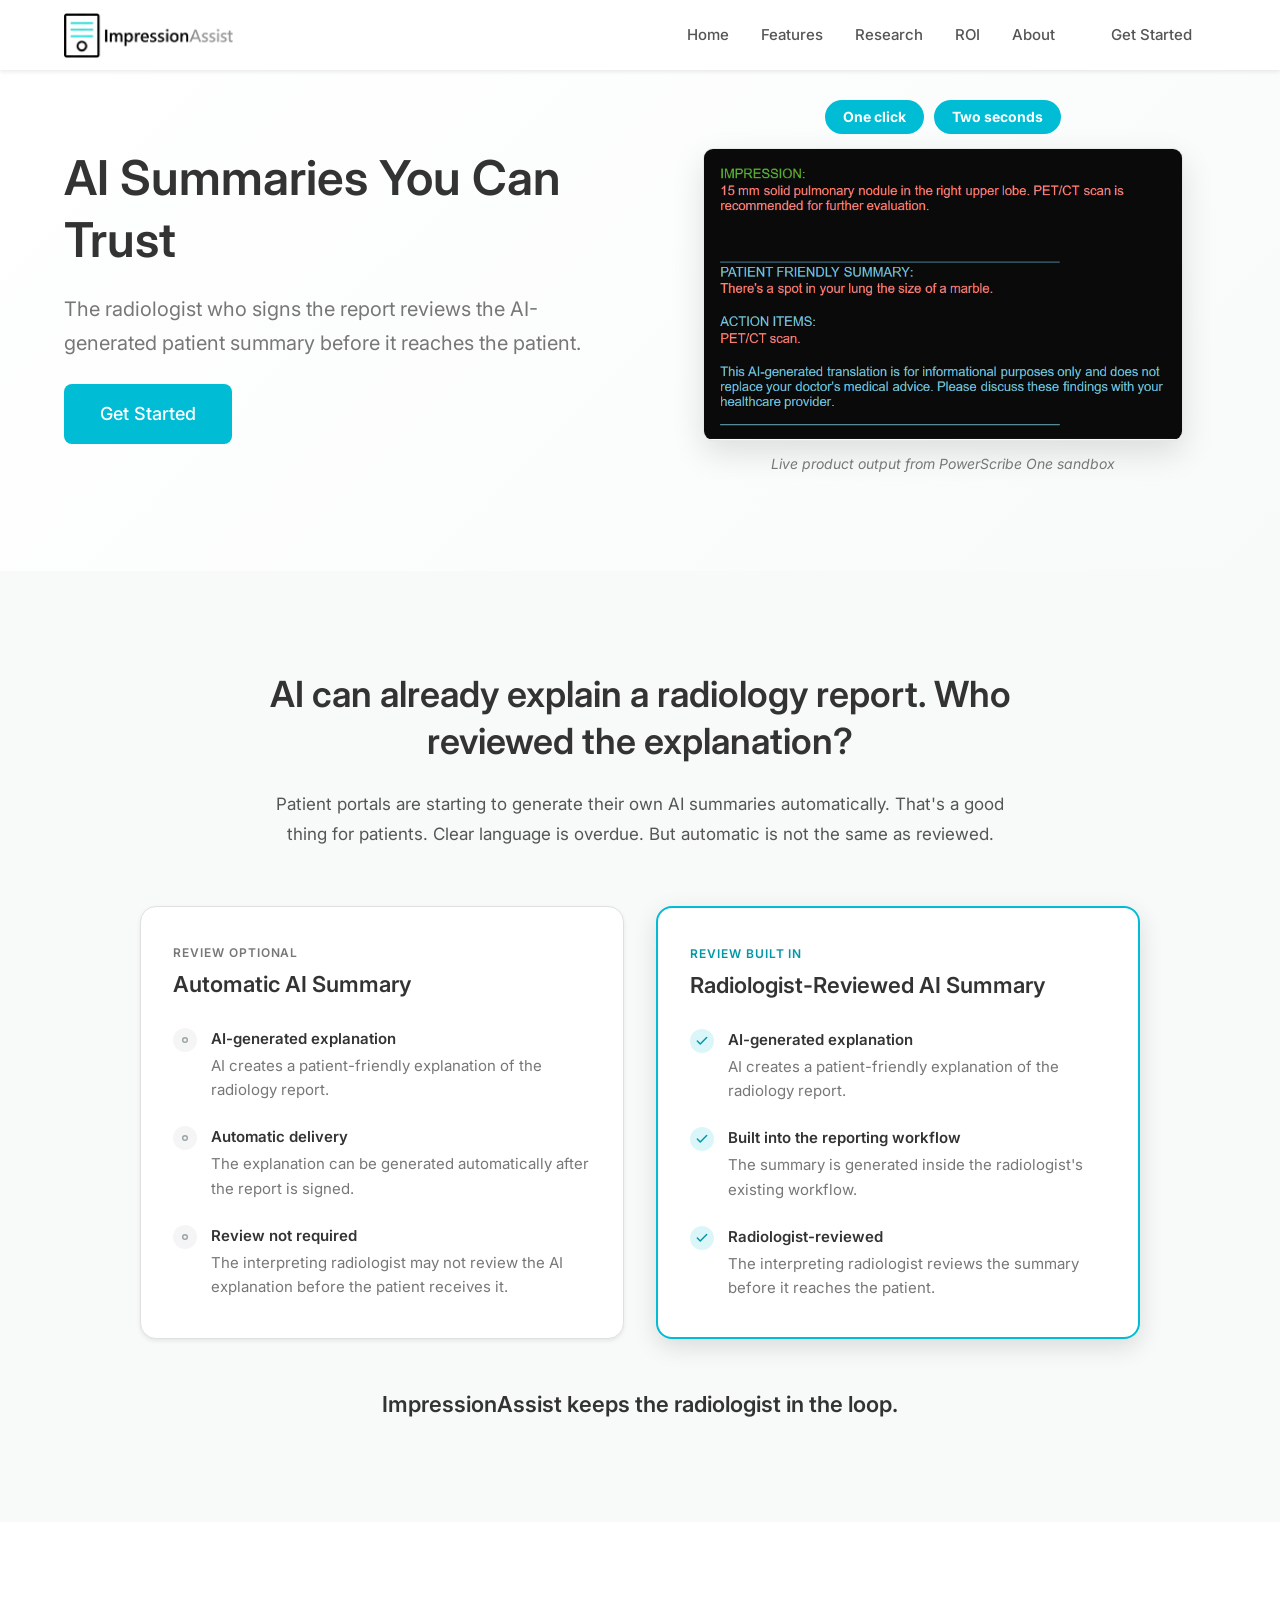
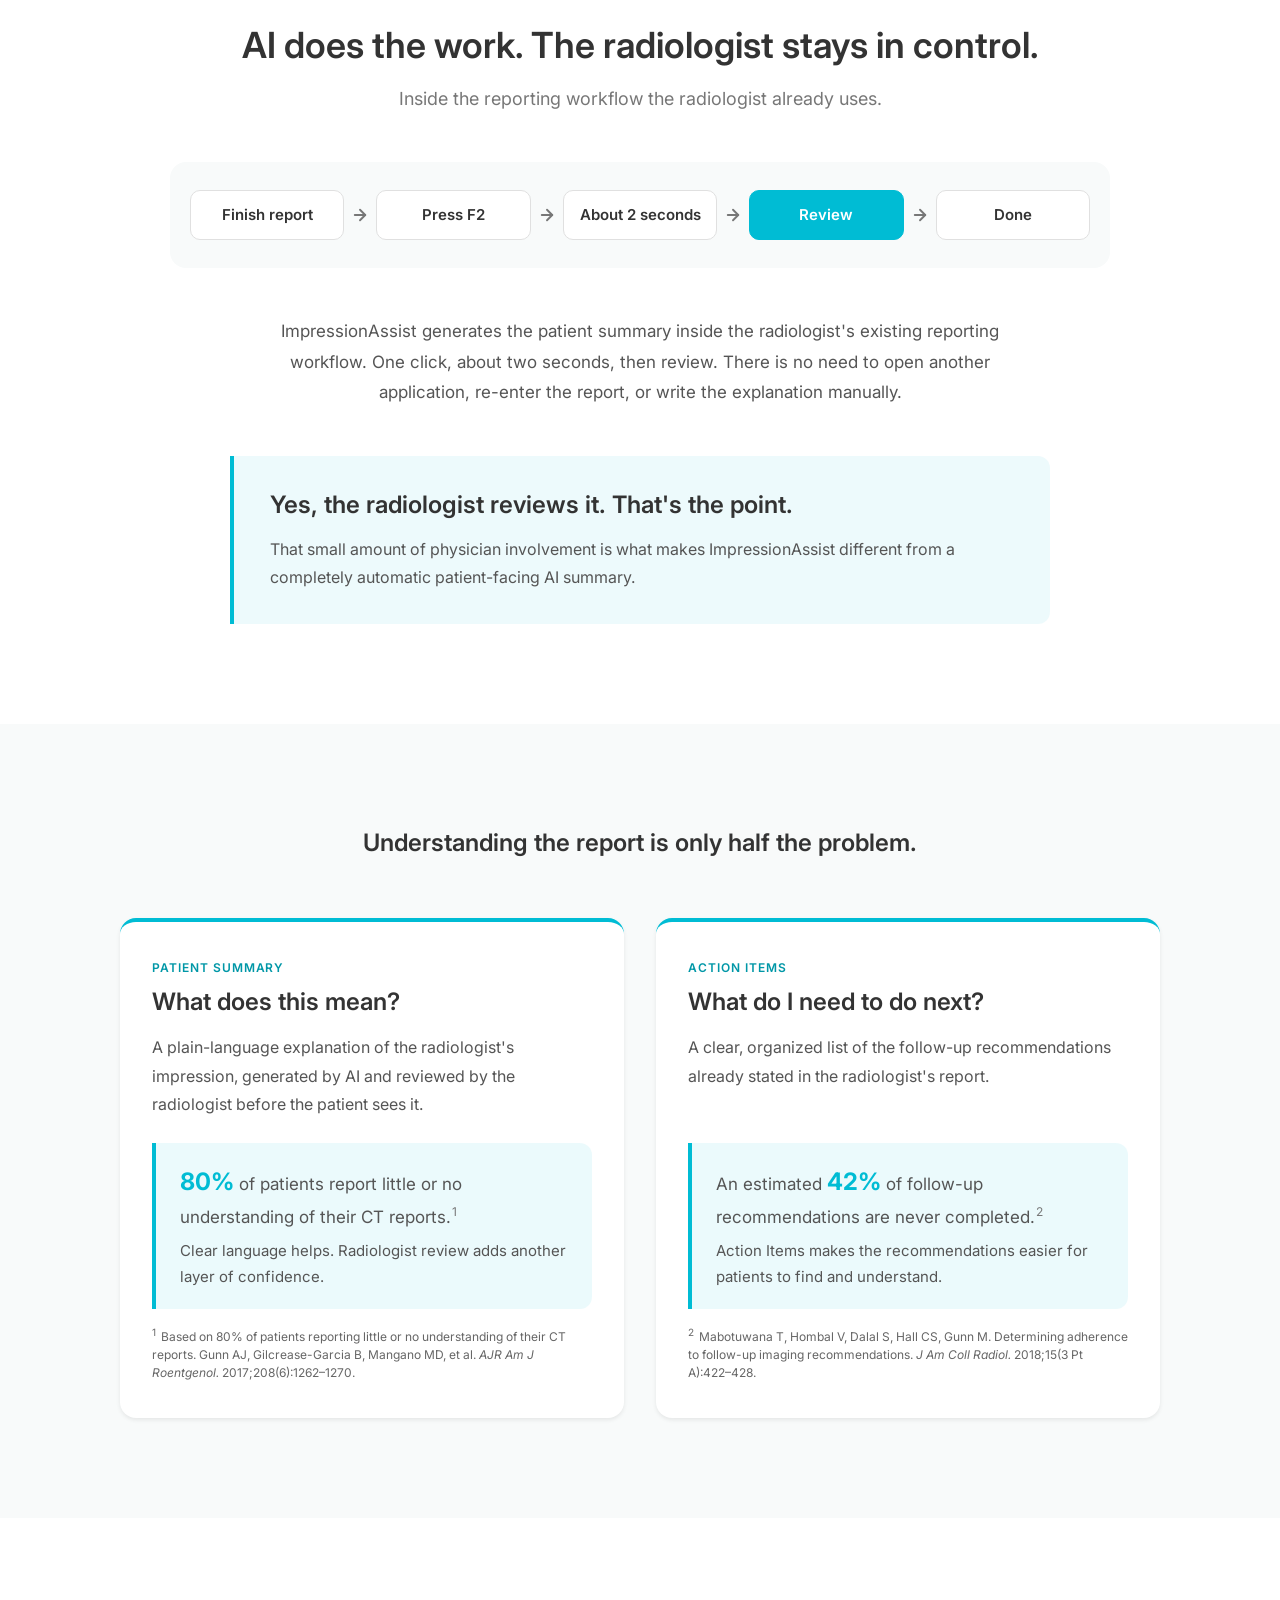
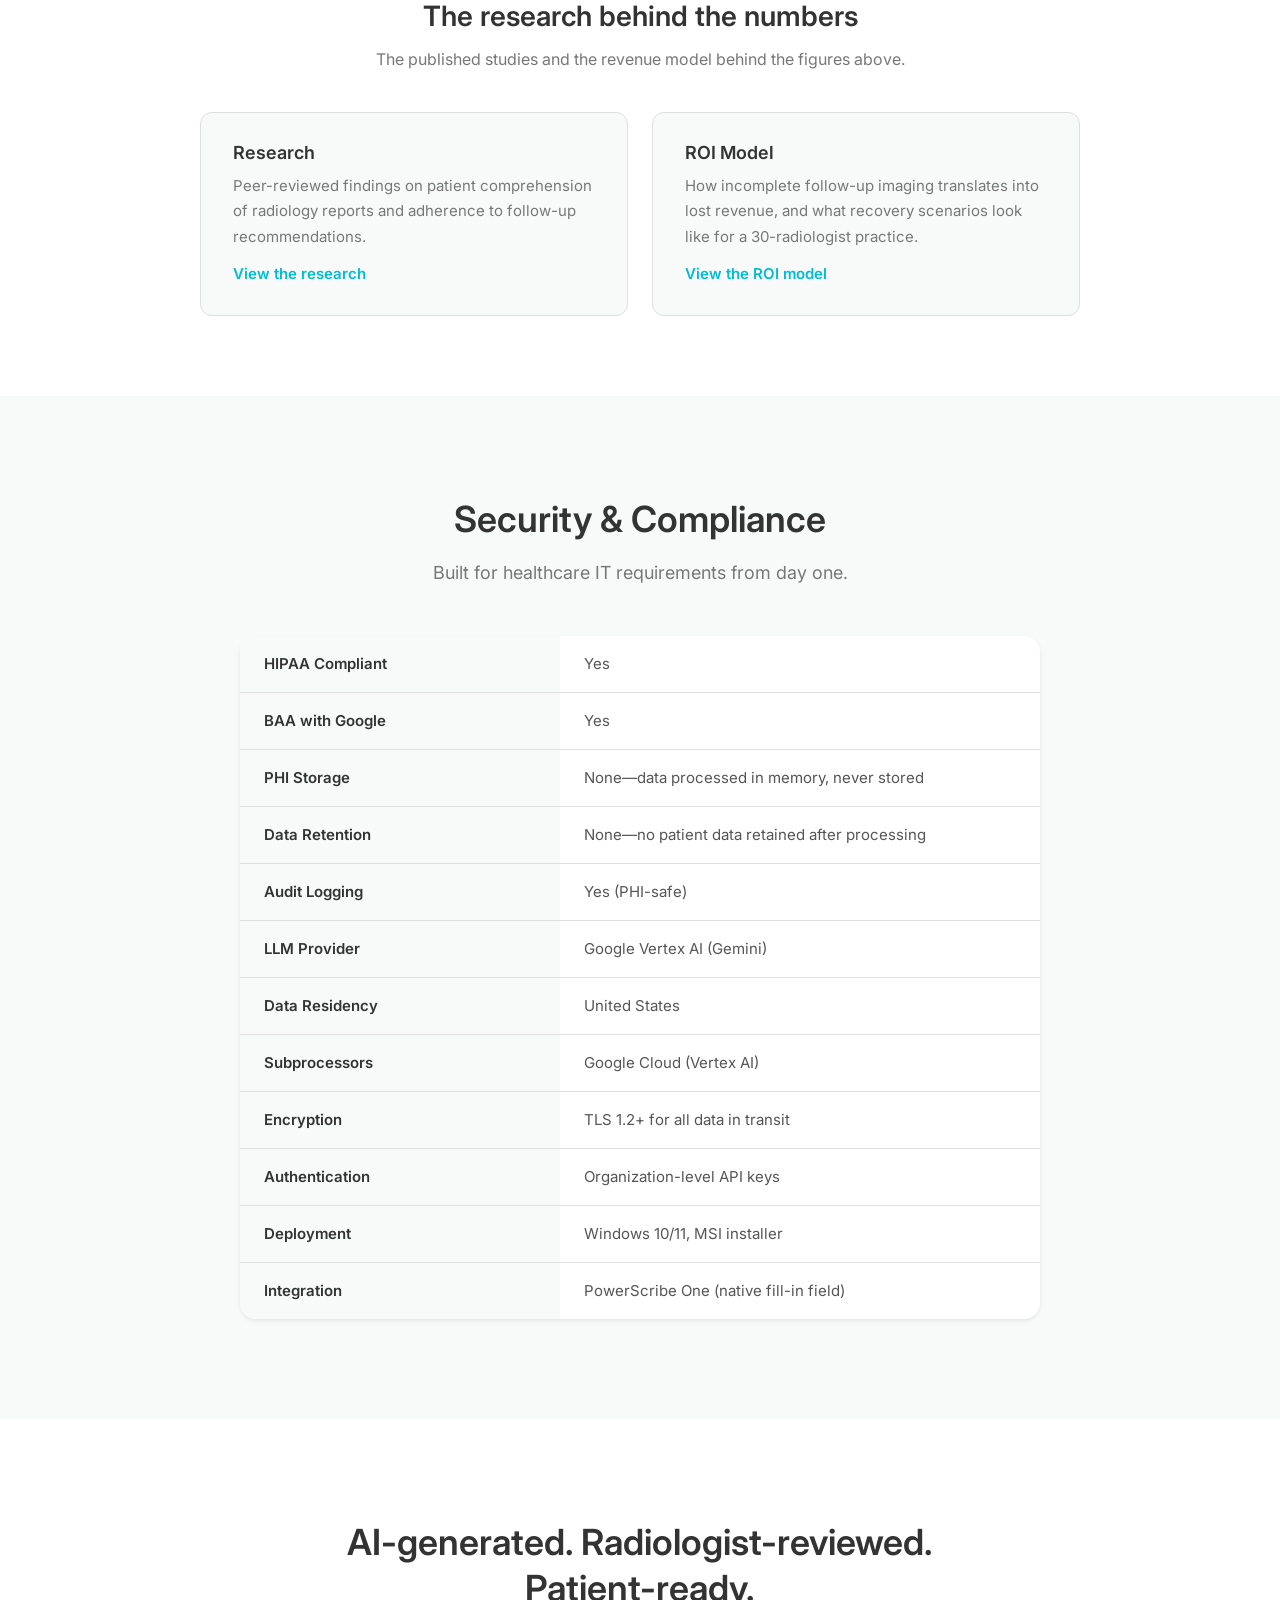
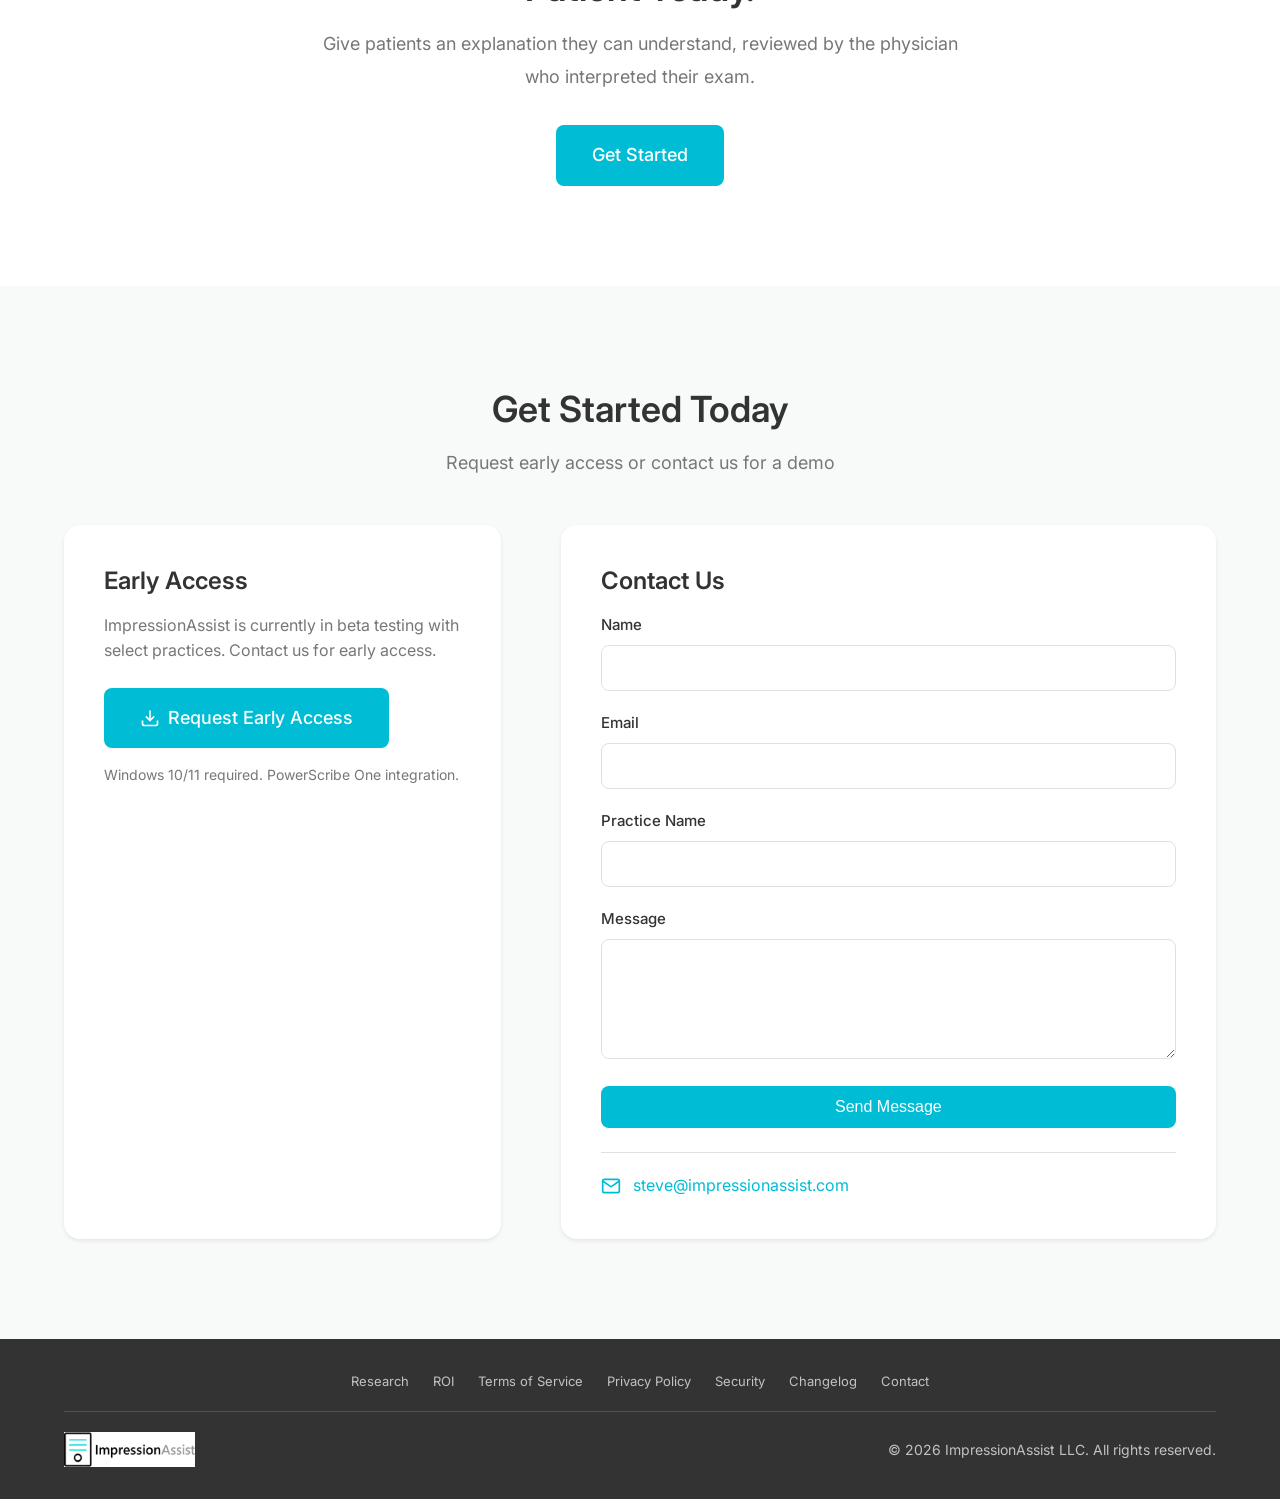
==== commit 0022c2bd: "Reposition homepage around radiologist-reviewed AI summaries New brand thesis: AI Summaries You Can " ====
--- a/index.html
+++ b/index.html
@@ -3,17 +3,17 @@
 <head>
     <meta charset="UTF-8">
     <meta name="viewport" content="width=device-width, initial-scale=1.0">
-    <meta name="description" content="ImpressionAssist - AI-powered radiology report translation and action item extraction. Convert complex medical impressions into clear, patient-friendly language and close the loop on missed follow-ups.">
-    <meta name="keywords" content="radiology, patient communication, medical reports, PowerScribe, HIPAA, healthcare AI, follow-up tracking, revenue recapture">
+    <meta name="description" content="ImpressionAssist creates a patient-friendly explanation of the radiology report and a clear list of action items inside the radiologist's reporting workflow, and the radiologist who signs the report reviews the summary before it reaches the patient.">
+    <meta name="keywords" content="radiology, patient communication, medical reports, PowerScribe, HIPAA, healthcare AI, radiologist review, follow-up recommendations">
     <meta name="author" content="ImpressionAssist LLC">
-    <meta property="og:title" content="ImpressionAssist - Radiology Reports Your Patients Can Understand — and Act On">
-    <meta property="og:description" content="AI-powered translation and action item extraction for radiology reports. Improve patient understanding and close the loop on missed follow-ups.">
+    <meta property="og:title" content="ImpressionAssist - AI Summaries You Can Trust">
+    <meta property="og:description" content="The radiologist who signs the report reviews the AI-generated patient summary before it reaches the patient.">
     <meta property="og:type" content="website">
     <meta property="og:url" content="https://impressionassist.com">
     <meta property="og:image" content="https://impressionassist.com/og-image.png">
     <meta property="og:image:width" content="1200">
     <meta property="og:image:height" content="630">
-    <title>ImpressionAssist - Radiology Reports Your Patients Can Understand — and Act On</title>
+    <title>ImpressionAssist - AI Summaries You Can Trust</title>
     <link rel="icon" type="image/x-icon" href="favicon.ico">
     <link rel="icon" type="image/png" sizes="32x32" href="favicon-32x32.png">
     <link rel="icon" type="image/png" sizes="16x16" href="favicon-16x16.png">
@@ -22,73 +22,6 @@
     <link rel="preconnect" href="https://fonts.googleapis.com">
     <link rel="preconnect" href="https://fonts.gstatic.com" crossorigin>
     <link href="https://fonts.googleapis.com/css2?family=Inter:wght@400;500;600;700&display=swap" rel="stylesheet">
-    <style>
-    /* ROI Calculator — inlined to avoid CDN caching issues */
-    .roi-calculator{margin-top:64px;padding:48px;background:var(--white);border-radius:20px;box-shadow:var(--shadow-lg);border-top:4px solid var(--primary-color)}
-    .roi-calc-heading{font-size:1.75rem;text-align:center;margin-bottom:8px;color:var(--text-dark)}
-    .roi-calc-subheading{text-align:center;color:var(--text-light);font-size:1.0625rem;margin-bottom:40px}
-    .roi-waterfall{display:flex;align-items:flex-end;justify-content:center;gap:0;margin-bottom:16px;padding:0 8px}
-    .waterfall-step{flex:1;text-align:center;min-width:0}
-    .waterfall-bar-wrap{height:200px;display:flex;align-items:flex-end;justify-content:center;padding:0 8px}
-    .waterfall-bar{width:100%;max-width:100px;height:var(--bar-pct);min-height:40px;border-radius:8px 8px 0 0;display:flex;align-items:flex-start;justify-content:center;padding-top:10px;transition:height .8s cubic-bezier(.4,0,.2,1);position:relative}
-    .waterfall-bar-full{background:linear-gradient(180deg,var(--primary-color),var(--primary-dark));height:100%}
-    .waterfall-bar-mid{background:linear-gradient(180deg,#FF9800,#F57C00);height:55%}
-    .waterfall-bar-lost{background:linear-gradient(180deg,#f44336,#d32f2f);height:30%}
-    .waterfall-bar-revenue{background:linear-gradient(180deg,#f44336,#b71c1c);height:45%}
-    .waterfall-value{font-size:.9375rem;font-weight:700;color:var(--white);text-shadow:0 1px 3px rgba(0,0,0,.3);white-space:nowrap}
-    .waterfall-label{font-size:.8125rem;font-weight:600;color:var(--text-dark);margin-top:12px;line-height:1.3}
-    .waterfall-detail{font-size:.75rem;color:var(--text-light);margin-top:4px}
-    .waterfall-arrow{display:flex;flex-direction:column;align-items:center;justify-content:flex-end;padding-bottom:90px;flex-shrink:0;width:48px}
-    .waterfall-arrow svg{width:24px;height:24px;color:var(--text-light)}
-    .waterfall-arrow-label{font-size:.75rem;font-weight:600;color:var(--primary-dark);margin-top:4px;white-space:nowrap}
-    .waterfall-math{display:flex;align-items:center;justify-content:center;gap:12px;background:var(--bg-light);padding:12px 24px;border-radius:8px;font-size:.875rem;color:var(--text-gray);margin-bottom:48px;flex-wrap:wrap}
-    .math-sep{color:var(--text-light);font-weight:600}
-    .roi-scenario-heading{text-align:center;font-size:1.375rem;margin-bottom:24px;color:var(--text-dark)}
-    .roi-scenarios{display:grid;grid-template-columns:repeat(3,1fr);gap:24px;margin-bottom:40px}
-    .scenario-card{background:var(--bg-light);border-radius:16px;padding:28px 24px;text-align:center;transition:var(--transition);border:2px solid transparent}
-    .scenario-card:hover{transform:translateY(-4px);box-shadow:var(--shadow-md)}
-    .scenario-card-featured{border-color:var(--primary-color);background:rgba(0,188,212,.06);position:relative}
-    .scenario-header{display:inline-block;padding:4px 16px;border-radius:20px;font-size:.8125rem;font-weight:600;color:var(--white);margin-bottom:16px;letter-spacing:.02em}
-    .scenario-conservative{background:#78909C}
-    .scenario-published{background:var(--primary-color)}
-    .scenario-full{background:#43A047}
-    .scenario-pct{font-size:2.5rem;font-weight:700;color:var(--text-dark);line-height:1;margin-bottom:4px}
-    .scenario-label{font-size:.8125rem;color:var(--text-light);margin-bottom:20px}
-    .scenario-bar-wrap{width:100%;height:8px;background:var(--border-color);border-radius:4px;margin-bottom:20px;overflow:hidden}
-    .scenario-bar{height:100%;border-radius:4px;width:var(--bar-pct);transition:width 1s cubic-bezier(.4,0,.2,1)}
-    .scenario-bar-conservative{background:#78909C}
-    .scenario-bar-published{background:var(--primary-color)}
-    .scenario-bar-full{background:#43A047}
-    .scenario-stats{display:flex;flex-direction:column;gap:12px}
-    .scenario-stat{display:flex;justify-content:space-between;align-items:center;padding:8px 0;border-bottom:1px solid var(--border-color)}
-    .scenario-stat:last-child{border-bottom:none}
-    .scenario-stat-value{font-size:1.0625rem;font-weight:700;color:var(--text-dark)}
-    .scenario-stat-label{font-size:.8125rem;color:var(--text-light)}
-    .roi-multiple{background:var(--bg-light);border-radius:16px;padding:32px;margin-bottom:24px}
-    .roi-multiple h4{text-align:center;font-size:1.25rem;margin-bottom:24px;color:var(--text-dark)}
-    .roi-multiple-row{display:flex;align-items:center;justify-content:center;gap:16px;flex-wrap:wrap}
-    .roi-multiple-item{flex:1;min-width:140px;max-width:200px;text-align:center;padding:20px 16px;border-radius:12px;background:var(--white);box-shadow:var(--shadow-sm)}
-    .roi-cost{border:2px solid var(--border-color)}
-    .roi-multiple-label{display:block;font-size:.75rem;font-weight:600;color:var(--text-light);text-transform:uppercase;letter-spacing:.04em;margin-bottom:8px}
-    .roi-multiple-value{display:block;font-size:1.375rem;font-weight:700;color:var(--text-dark);margin-bottom:8px}
-    .roi-multiple-detail{display:block;font-size:.75rem;color:var(--text-light)}
-    .roi-multiple-vs{font-size:1rem;font-weight:700;color:var(--text-light);flex-shrink:0}
-    .roi-multiple-badge{display:inline-block;padding:4px 12px;border-radius:20px;font-size:.8125rem;font-weight:700}
-    .roi-badge-positive{background:#E8F5E9;color:#2E7D32}
-    .roi-calc-note{text-align:center;font-size:.8125rem;color:var(--text-light);margin-bottom:0;line-height:1.6}
-    @media(max-width:1024px){
-        .roi-calculator{padding:32px 24px}
-        .roi-scenarios{grid-template-columns:1fr;max-width:400px;margin:0 auto 40px}
-        .roi-waterfall{flex-direction:column;align-items:center;gap:0}
-        .waterfall-step{width:100%;max-width:280px}
-        .waterfall-bar-wrap{height:60px;flex-direction:row;align-items:center}
-        .waterfall-bar{height:48px!important;width:var(--bar-pct);min-width:60px;min-height:unset;border-radius:8px;align-items:center;padding-top:0}
-        .waterfall-arrow{padding-bottom:0;padding:8px 0;width:auto}
-        .waterfall-arrow svg{transform:rotate(90deg)}
-        .roi-multiple-row{flex-direction:column;gap:12px}
-        .roi-multiple-item{max-width:100%;width:100%}
-    }
-    </style>
 </head>
 <body>
     <!-- Navigation -->
@@ -103,8 +36,8 @@
             <ul class="nav-links" id="navLinks">
                 <li><a href="#home">Home</a></li>
                 <li><a href="#features">Features</a></li>
-                <li><a href="#research">Research</a></li>
-                <li><a href="#roi">ROI</a></li>
+                <li><a href="/research">Research</a></li>
+                <li><a href="/roi">ROI</a></li>
                 <li><a href="#about">About</a></li>
                 <li><a href="#contact" class="btn btn-nav">Get Started</a></li>
             </ul>
@@ -114,6 +47,11 @@
     <!-- Hero Section -->
     <section id="home" class="hero">
         <div class="container hero-container">
+            <div class="hero-content">
+                <h1 class="hero-title">AI Summaries You Can Trust</h1>
+                <p class="hero-subtitle">The radiologist who signs the report reviews the AI-generated patient summary before it reaches the patient.</p>
+                <a href="#contact" class="btn btn-primary btn-large">Get Started</a>
+            </div>
             <div class="hero-visual">
                 <div class="hero-badges">
                     <span class="hero-f9-badge"><strong>One click</strong></span>
@@ -125,350 +63,172 @@
                 </video>
                 <p class="hero-screenshot-caption">Live product output from PowerScribe One sandbox</p>
             </div>
-            <div class="hero-content">
-                <h1 class="hero-title">AI Summaries You Can Trust</h1>
-                <p class="hero-subtitle">Patient-friendly radiology summaries, reviewed by the radiologist before they reach the patient.</p>
-                <div class="hero-stats">
-                    <p class="hero-stat-line"><span class="stat-highlight">80%</span> of patients misunderstand their radiology reports<sup>1</sup></p>
-                    <p class="hero-stat-line"><span class="stat-highlight">18%</span> higher patient acceptance of AI-generated health information when reviewed by the radiologist first<sup>2</sup></p>
-                    <p class="hero-stat-tagline">ImpressionAssist is built to help close that gap, with a workflow patients trust: radiologist review before the summary reaches them.</p>
-                </div>
-                <a href="#contact" class="btn btn-primary btn-large">Get Started</a>
-            </div>
-            <div class="hero-citations">
-                <p><sup>1</sup> Based on 80% of patients reporting little or no understanding of their CT reports. Gunn AJ, Gilcrease-Garcia B, Mangano MD, et al. <em>AJR Am J Roentgenol.</em> 2017;208(6):1262–1270.</p>
-                <p><sup>2</sup> Provider/clinician oversight disclosure increased patient acceptance of AI-enabled health devices by 17.9 percentage points in a discrete choice experiment. Zhu X, Stroud AM, Minteer SA, et al. Key Information Influencing Patient Decision-Making About AI in Health Care: Survey Experiment Study. <em>J Med Internet Res.</em> 2026;28:e75615.</p>
-            </div>
-        </div>
-    </section>
-
-    <!-- Features Section -->
-    <section id="features" class="features">
-        <div class="container">
-            <h2 class="section-title">Powerful Features for Modern Radiology</h2>
-            <p class="section-subtitle">Everything you need to improve patient communication</p>
-            <div class="features-grid">
-                <div class="feature-card">
-                    <div class="feature-icon">
-                        <svg viewBox="0 0 24 24" fill="none" stroke="currentColor" stroke-width="2">
-                            <path d="M17 21v-2a4 4 0 0 0-4-4H5a4 4 0 0 0-4 4v2"/>
-                            <circle cx="9" cy="7" r="4"/>
-                            <path d="M23 21v-2a4 4 0 0 0-3-3.87"/>
-                            <path d="M16 3.13a4 4 0 0 1 0 7.75"/>
-                        </svg>
+        </div>
+    </section>
+
+    <!-- Section 2: The New Problem -->
+    <section id="trust" class="trust">
+        <div class="container">
+            <h2 class="section-title">AI can already explain a radiology report. Who reviewed the explanation?</h2>
+            <p class="trust-lede">Patient portals are starting to generate their own AI summaries automatically. That's a good thing for patients. Clear language is overdue. But automatic is not the same as reviewed.</p>
+
+            <div class="trust-grid">
+                <div class="trust-card">
+                    <p class="trust-card-eyebrow">Review optional</p>
+                    <h3 class="trust-card-title">Automatic AI Summary</h3>
+                    <ul class="trust-list">
+                        <li>
+                            <span class="trust-marker" aria-hidden="true">
+                                <svg viewBox="0 0 24 24"><circle cx="12" cy="12" r="4"/></svg>
+                            </span>
+                            <span>
+                                <span class="trust-item-title">AI-generated explanation</span>
+                                <span class="trust-item-text">AI creates a patient-friendly explanation of the radiology report.</span>
+                            </span>
+                        </li>
+                        <li>
+                            <span class="trust-marker" aria-hidden="true">
+                                <svg viewBox="0 0 24 24"><circle cx="12" cy="12" r="4"/></svg>
+                            </span>
+                            <span>
+                                <span class="trust-item-title">Automatic delivery</span>
+                                <span class="trust-item-text">The explanation can be generated automatically after the report is signed.</span>
+                            </span>
+                        </li>
+                        <li>
+                            <span class="trust-marker" aria-hidden="true">
+                                <svg viewBox="0 0 24 24"><circle cx="12" cy="12" r="4"/></svg>
+                            </span>
+                            <span>
+                                <span class="trust-item-title">Review not required</span>
+                                <span class="trust-item-text">The interpreting radiologist may not review the AI explanation before the patient receives it.</span>
+                            </span>
+                        </li>
+                    </ul>
+                </div>
+
+                <div class="trust-card trust-card-featured">
+                    <p class="trust-card-eyebrow">Review built in</p>
+                    <h3 class="trust-card-title">Radiologist-Reviewed AI Summary</h3>
+                    <ul class="trust-list">
+                        <li>
+                            <span class="trust-marker" aria-hidden="true">
+                                <svg viewBox="0 0 24 24"><polyline points="20 6 9 17 4 12"/></svg>
+                            </span>
+                            <span>
+                                <span class="trust-item-title">AI-generated explanation</span>
+                                <span class="trust-item-text">AI creates a patient-friendly explanation of the radiology report.</span>
+                            </span>
+                        </li>
+                        <li>
+                            <span class="trust-marker" aria-hidden="true">
+                                <svg viewBox="0 0 24 24"><polyline points="20 6 9 17 4 12"/></svg>
+                            </span>
+                            <span>
+                                <span class="trust-item-title">Built into the reporting workflow</span>
+                                <span class="trust-item-text">The summary is generated inside the radiologist's existing workflow.</span>
+                            </span>
+                        </li>
+                        <li>
+                            <span class="trust-marker" aria-hidden="true">
+                                <svg viewBox="0 0 24 24"><polyline points="20 6 9 17 4 12"/></svg>
+                            </span>
+                            <span>
+                                <span class="trust-item-title">Radiologist-reviewed</span>
+                                <span class="trust-item-text">The interpreting radiologist reviews the summary before it reaches the patient.</span>
+                            </span>
+                        </li>
+                    </ul>
+                </div>
+            </div>
+
+            <p class="trust-closing">ImpressionAssist keeps the radiologist in the loop.</p>
+        </div>
+    </section>
+
+    <!-- Section 3: The Review Itself -->
+    <section id="workflow" class="review">
+        <div class="container">
+            <h2 class="section-title">AI does the work. The radiologist stays in control.</h2>
+            <p class="section-subtitle">Inside the reporting workflow the radiologist already uses.</p>
+
+            <div class="workflow-strip">
+                <div class="workflow-step">Finish report</div>
+                <div class="workflow-connector" aria-hidden="true">
+                    <svg viewBox="0 0 24 24"><path d="M5 12h14"/><path d="M12 5l7 7-7 7"/></svg>
+                </div>
+                <div class="workflow-step">Press F2</div>
+                <div class="workflow-connector" aria-hidden="true">
+                    <svg viewBox="0 0 24 24"><path d="M5 12h14"/><path d="M12 5l7 7-7 7"/></svg>
+                </div>
+                <div class="workflow-step">About 2 seconds</div>
+                <div class="workflow-connector" aria-hidden="true">
+                    <svg viewBox="0 0 24 24"><path d="M5 12h14"/><path d="M12 5l7 7-7 7"/></svg>
+                </div>
+                <div class="workflow-step workflow-step-key">Review</div>
+                <div class="workflow-connector" aria-hidden="true">
+                    <svg viewBox="0 0 24 24"><path d="M5 12h14"/><path d="M12 5l7 7-7 7"/></svg>
+                </div>
+                <div class="workflow-step">Done</div>
+            </div>
+
+            <p class="review-body">ImpressionAssist generates the patient summary inside the radiologist's existing reporting workflow. One click, about two seconds, then review. There is no need to open another application, re-enter the report, or write the explanation manually.</p>
+
+            <div class="review-callout">
+                <p class="review-callout-quote">Yes, the radiologist reviews it. That's the point.</p>
+                <p class="review-callout-follow">That small amount of physician involvement is what makes ImpressionAssist different from a completely automatic patient-facing AI summary.</p>
+            </div>
+        </div>
+    </section>
+
+    <!-- Section 4: Patient Summary + Action Items -->
+    <section id="features" class="answers">
+        <div class="container">
+            <p class="answers-transition">Understanding the report is only half the problem.</p>
+
+            <div class="answers-grid">
+                <div class="answer-card">
+                    <p class="answer-eyebrow">Patient Summary</p>
+                    <h3 class="answer-question">What does this mean?</h3>
+                    <p class="answer-text">A plain-language explanation of the radiologist's impression, generated by AI and reviewed by the radiologist before the patient sees it.</p>
+                    <div class="answer-stat">
+                        <p class="answer-stat-line"><span class="stat-highlight">80%</span> of patients report little or no understanding of their CT reports.<sup>1</sup></p>
+                        <p class="answer-stat-note">Clear language helps. Radiologist review adds another layer of confidence.</p>
                     </div>
-                    <h3 class="feature-title">Patient-Friendly Translation</h3>
-                    <p class="feature-description">Converts complex radiology impressions into plain language patients can understand. No more confusion, no more callbacks for explanation.</p>
-                </div>
-                <div class="feature-card">
-                    <div class="feature-icon">
-                        <svg viewBox="0 0 24 24" fill="none" stroke="currentColor" stroke-width="2">
-                            <path d="M9 11l3 3L22 4"/>
-                            <path d="M21 12v7a2 2 0 0 1-2 2H5a2 2 0 0 1-2-2V5a2 2 0 0 1 2-2h11"/>
-                        </svg>
+                    <p class="answer-citation"><sup>1</sup> Based on 80% of patients reporting little or no understanding of their CT reports. Gunn AJ, Gilcrease-Garcia B, Mangano MD, et al. <em>AJR Am J Roentgenol.</em> 2017;208(6):1262–1270.</p>
+                </div>
+
+                <div class="answer-card">
+                    <p class="answer-eyebrow">Action Items</p>
+                    <h3 class="answer-question">What do I need to do next?</h3>
+                    <p class="answer-text">A clear, organized list of the follow-up recommendations already stated in the radiologist's report.</p>
+                    <div class="answer-stat">
+                        <p class="answer-stat-line">An estimated <span class="stat-highlight">42%</span> of follow-up recommendations are never completed.<sup>2</sup></p>
+                        <p class="answer-stat-note">Action Items makes the recommendations easier for patients to find and understand.</p>
                     </div>
-                    <h3 class="feature-title">Action Items</h3>
-                    <p class="feature-description">Extracts and highlights important follow-up recommendations so nothing falls through the cracks. Clear, actionable next steps for patients and providers.</p>
-                </div>
-                <div class="feature-card">
-                    <div class="feature-icon">
-                        <svg viewBox="0 0 24 24" fill="none" stroke="currentColor" stroke-width="2">
-                            <rect x="2" y="3" width="20" height="14" rx="2" ry="2"/>
-                            <line x1="8" y1="21" x2="16" y2="21"/>
-                            <line x1="12" y1="17" x2="12" y2="21"/>
-                        </svg>
-                    </div>
-                    <h3 class="feature-title">One-Click Integration</h3>
-                    <p class="feature-description">Click the fill-in field in PowerScribe One for instant translation. No copy-paste, no switching windows. Seamless integration into your existing workflow.</p>
-                </div>
-                <div class="feature-card">
-                    <div class="feature-icon">
-                        <svg viewBox="0 0 24 24" fill="none" stroke="currentColor" stroke-width="2">
-                            <rect x="3" y="11" width="18" height="11" rx="2" ry="2"/>
-                            <path d="M7 11V7a5 5 0 0 1 10 0v4"/>
-                        </svg>
-                    </div>
-                    <h3 class="feature-title">HIPAA Compliant</h3>
-                    <p class="feature-description">Secure cloud infrastructure with enterprise-grade encryption. No PHI stored. Built from the ground up with patient privacy in mind.</p>
-                </div>
-                <div class="feature-card">
-                    <div class="feature-icon">
-                        <svg viewBox="0 0 24 24" fill="none" stroke="currentColor" stroke-width="2">
-                            <polyline points="16 18 22 12 16 6"/>
-                            <polyline points="8 6 2 12 8 18"/>
-                        </svg>
-                    </div>
-                    <h3 class="feature-title">Works Seamlessly</h3>
-                    <p class="feature-description">Integrates directly into your existing PowerScribe workflow. No disruption to your current process. Start using it immediately.</p>
-                </div>
-            </div>
-        </div>
-    </section>
-
-    <!-- Research Section -->
-    <section id="research" class="research">
-        <div class="container">
-            <h2 class="section-title">Two Problems. One Solution.</h2>
-            <p class="section-subtitle">Research reveals critical gaps in radiology communication</p>
-
-            <!-- The Communication Problem -->
-            <div class="problem-section">
-                <h3 class="problem-title">The Communication Problem</h3>
-                <p class="problem-subtitle">Patients can't understand their reports</p>
-                <div class="stats-grid">
-                    <div class="stat-card">
-                        <div class="stat-number">60%</div>
-                        <div class="stat-text">cite "unclear or technical language" as the #1 barrier to understanding<sup>1</sup></div>
-                    </div>
-                    <div class="stat-card">
-                        <div class="stat-number">4%</div>
-                        <div class="stat-text">of radiology reports are written at an 8th-grade reading level<sup>2</sup></div>
-                    </div>
-                    <div class="stat-card">
-                        <div class="stat-number">80%</div>
-                        <div class="stat-text">of patients reported little or no understanding of CT reports<sup>1</sup></div>
-                    </div>
-                    <div class="stat-card">
-                        <div class="stat-number">77%</div>
-                        <div class="stat-text">of patients found a comprehension aid helpful<sup>3</sup></div>
-                    </div>
-                </div>
-            </div>
-
-            <!-- The Follow-Up Problem -->
-            <div class="problem-section">
-                <h3 class="problem-title">The Follow-Up Problem</h3>
-                <p class="problem-subtitle">Critical recommendations fall through the cracks</p>
-                <div class="stats-grid stats-grid-3">
-                    <div class="stat-card stat-card-highlight">
-                        <div class="stat-number">~42%</div>
-                        <div class="stat-text">of follow-up recommendations are never completed</div>
-                    </div>
-                    <div class="stat-card">
-                        <div class="stat-number">$82K</div>
-                        <div class="stat-text">in lost imaging revenue per radiologist per year (at full recapture)<sup>†</sup></div>
-                    </div>
-                    <div class="stat-card">
-                        <div class="stat-number">400</div>
-                        <div class="stat-text">follow-up recommendations per radiologist per year<sup>†</sup></div>
-                    </div>
-                </div>
-            </div>
-
-            <div class="research-quote">
-                <div class="quote-icon">
-                    <svg viewBox="0 0 24 24" fill="currentColor">
-                        <path d="M14.017 21v-7.391c0-5.704 3.731-9.57 8.983-10.609l.995 2.151c-2.432.917-3.995 3.638-3.995 5.849h4v10h-9.983zm-14.017 0v-7.391c0-5.704 3.748-9.57 9-10.609l.996 2.151c-2.433.917-3.996 3.638-3.996 5.849h3.983v10h-9.983z"/>
-                    </svg>
-                </div>
-                <blockquote>
-                    Research published in the American Journal of Roentgenology found that patients understand only 50% of their radiology reports, with 80% reporting little or no understanding of CT reports. Meanwhile, studies show that approximately 42% of radiology follow-up recommendations are never completed — leading to delayed diagnoses, patient harm, and significant lost revenue. ImpressionAssist is built to help close both gaps with a single click.
-                </blockquote>
-                <div style="position: absolute; bottom: 24px; right: 40px; color: var(--primary-light); opacity: 0.6;">
-                    <svg viewBox="0 0 24 24" fill="currentColor" style="width: 40px; height: 40px; transform: rotate(180deg);">
-                        <path d="M14.017 21v-7.391c0-5.704 3.731-9.57 8.983-10.609l.995 2.151c-2.432.917-3.995 3.638-3.995 5.849h4v10h-9.983zm-14.017 0v-7.391c0-5.704 3.748-9.57 9-10.609l.996 2.151c-2.433.917-3.996 3.638-3.996 5.849h3.983v10h-9.983z"/>
-                    </svg>
-                </div>
-            </div>
-
-            <div class="research-sources" style="margin-top: 3em;">
-                <h4>Sources</h4>
-                <ol>
-                    <li>Gunn AJ, Gilcrease-Garcia B, Mangano MD, et al. JOURNAL CLUB: Structured feedback from patients on actual radiology reports: a novel approach to improve reporting practices. <em>AJR Am J Roentgenol.</em> 2017;208(6):1262–1270.</li>
-                    <li>Martin-Carreras T, Cook TS, Kahn CE Jr. Readability of radiology reports: implications for patient-centered care. <em>Clin Imaging.</em> 2019;54:164–168. (n=97,052)</li>
-                    <li>Cook TS, Oh SC, Kahn CE Jr. Patients' use and evaluation of an online system to annotate radiology reports with lay-language definitions. <em>Acad Radiol.</em> 2017;24(8):1021–1027.</li>
-                    <li>Mabotuwana T, Hombal V, Dalal S, Hall CS, Gunn M. Determining adherence to follow-up imaging recommendations. <em>J Am Coll Radiol.</em> 2018;15(3 Pt A):422–428.</li>
-                </ol>
-                <p class="research-footnote"><sup>†</sup> Based on 100,000 CT/MR studies across 30 radiologists, 12% recommendation rate, 42% non-adherence, and weighted average reimbursement of $488 per exam. Sources: Mabotuwana et al., <em>AJR</em> 2019; Mabotuwana et al., <em>JACR</em> 2018; CMS Medicare Physician Fee Schedule.</p>
-            </div>
-        </div>
-    </section>
-
-    <!-- ROI / Revenue Recapture Section -->
-    <section id="roi" class="roi">
-        <div class="container">
-            <h2 class="section-title">The Revenue You're Leaving on the Table</h2>
-            <p class="section-subtitle">Missed follow-ups aren't just a patient safety issue — they're a financial one</p>
-
-            <div class="roi-flow">
-                <div class="roi-step">
-                    <div class="roi-step-number">1</div>
-                    <h3>11–20% of CT and MR studies contain follow-up recommendations</h3>
-                    <p>That's thousands of recommended follow-up exams per year across your practice.</p>
-                </div>
-                <div class="roi-step">
-                    <div class="roi-step-number">2</div>
-                    <h3>~42% of those are never completed</h3>
-                    <p>Patients who don't understand their reports don't come back. That's lost imaging revenue and unmanaged liability risk.</p>
-                </div>
-                <div class="roi-step">
-                    <div class="roi-step-number">3</div>
-                    <h3>Research suggests significant recovery is achievable</h3>
-                    <p>Published studies show that structured, actionable recommendations can improve follow-up compliance by up to 29 percentage points — potentially recovering substantial lost revenue while improving patient outcomes.</p>
-                </div>
-            </div>
-
-            <div class="roi-evidence">
-                <div class="roi-evidence-card">
-                    <h3>What the research shows</h3>
-                    <p><strong>42% of recommended follow-ups are never completed.</strong> In a study of ~3 million radiology exams, Mabotuwana et al. found an overall adherence rate of just 58%.<br>
-                    <span style="font-size:.875rem;color:var(--text-light);">Mabotuwana T, et al. <em>J Am Coll Radiol.</em> 2018;15(3 Pt A):422–428.</span></p>
-                    <p>A 2022 JAMA Network Open study at Beth Israel Deaconess Medical Center demonstrated that structured, actionable recommendations pushed compliance from ~58% to <strong>87.4%</strong> — a <strong>29-percentage-point improvement</strong>.<br>
-                    <span style="font-size:.875rem;color:var(--text-light);">White T, Aronson MD, Sternberg SB, et al. <em>JAMA Netw Open.</em> 2022;5(7):e2222549.</span></p>
-                    <p><span style="font-weight:600;color:var(--text-dark);">Impression</span><span style="font-weight:600;color:#999;">Assist</span> is designed to build on this approach — combining patient-readable language with explicit action items to help patients understand <em>what</em> they need to do and <em>why</em> it matters.</p>
-                </div>
-            </div>
-
-            <!-- ROI Calculator -->
-            <div class="roi-calculator" id="roiCalculator">
-                <h3 class="roi-calc-heading">Revenue Recovery Model: 30-Radiologist Practice</h3>
-                <p class="roi-calc-subheading">See how missed follow-ups translate to lost revenue — and what recovery looks like</p>
-                <p class="roi-calc-note" style="margin-bottom: 40px;"><em>Projections are theoretical, based on published peer-reviewed research. Actual results will vary.</em></p>
-
-                <!-- Waterfall / Funnel Chart -->
-                <div class="roi-waterfall">
-                    <div class="waterfall-step" data-value="100000" data-max="100000">
-                        <div class="waterfall-bar-wrap">
-                            <div class="waterfall-bar waterfall-bar-full" style="--bar-pct: 100%">
-                                <span class="waterfall-value">100,000</span>
-                            </div>
-                        </div>
-                        <div class="waterfall-label">Total CT/MR Studies</div>
-                        <div class="waterfall-detail">44,700 CT + 55,300 MR</div>
-                    </div>
-                    <div class="waterfall-arrow">
-                        <svg viewBox="0 0 24 24" fill="none" stroke="currentColor" stroke-width="2.5" stroke-linecap="round" stroke-linejoin="round"><path d="M5 12h14"/><path d="M12 5l7 7-7 7"/></svg>
-                        <span class="waterfall-arrow-label">&times; 12%</span>
-                    </div>
-                    <div class="waterfall-step" data-value="12000">
-                        <div class="waterfall-bar-wrap">
-                            <div class="waterfall-bar waterfall-bar-mid" style="--bar-pct: 12%">
-                                <span class="waterfall-value">12,000</span>
-                            </div>
-                        </div>
-                        <div class="waterfall-label">Follow-Ups Recommended</div>
-                        <div class="waterfall-detail">12% recommendation rate</div>
-                    </div>
-                    <div class="waterfall-arrow">
-                        <svg viewBox="0 0 24 24" fill="none" stroke="currentColor" stroke-width="2.5" stroke-linecap="round" stroke-linejoin="round"><path d="M5 12h14"/><path d="M12 5l7 7-7 7"/></svg>
-                        <span class="waterfall-arrow-label">&times; 42%</span>
-                    </div>
-                    <div class="waterfall-step" data-value="5040">
-                        <div class="waterfall-bar-wrap">
-                            <div class="waterfall-bar waterfall-bar-lost" style="--bar-pct: 5%">
-                                <span class="waterfall-value">5,040</span>
-                            </div>
-                        </div>
-                        <div class="waterfall-label">Follow-Ups Never Completed</div>
-                        <div class="waterfall-detail">42% non-completion rate</div>
-                    </div>
-                    <div class="waterfall-arrow">
-                        <svg viewBox="0 0 24 24" fill="none" stroke="currentColor" stroke-width="2.5" stroke-linecap="round" stroke-linejoin="round"><path d="M5 12h14"/><path d="M12 5l7 7-7 7"/></svg>
-                        <span class="waterfall-arrow-label">&times; $488</span>
-                    </div>
-                    <div class="waterfall-step" data-value="2459520">
-                        <div class="waterfall-bar-wrap">
-                            <div class="waterfall-bar waterfall-bar-revenue" style="--bar-pct: 25%">
-                                <span class="waterfall-value">$2.46M</span>
-                            </div>
-                        </div>
-                        <div class="waterfall-label">Lost Revenue Pool</div>
-                        <div class="waterfall-detail">Weighted avg $488/exam</div>
-                    </div>
-                </div>
-
-                <div class="waterfall-math">
-                    <span>CT 44.7% @ $350</span>
-                    <span class="math-sep">+</span>
-                    <span>MR 55.3% @ $600</span>
-                    <span class="math-sep">=</span>
-                    <span><strong>$488 weighted avg</strong></span>
-                </div>
-
-                <!-- Recovery Scenarios -->
-                <h4 class="roi-scenario-heading">Recovery Scenarios</h4>
-                <div class="roi-scenarios">
-                    <div class="scenario-card">
-                        <div class="scenario-header scenario-conservative">Conservative</div>
-                        <div class="scenario-pct">+10 pts</div>
-                        <div class="scenario-label">compliance improvement</div>
-                        <div class="scenario-bar-wrap">
-                            <div class="scenario-bar scenario-bar-conservative" style="--bar-pct: 24%"></div>
-                        </div>
-                        <div class="scenario-stats">
-                            <div class="scenario-stat">
-                                <span class="scenario-stat-value">1,200</span>
-                                <span class="scenario-stat-label">exams recovered</span>
-                            </div>
-                            <div class="scenario-stat">
-                                <span class="scenario-stat-value">$585,600</span>
-                                <span class="scenario-stat-label">revenue recovered</span>
-                            </div>
-                            <div class="scenario-stat">
-                                <span class="scenario-stat-value">$19,520</span>
-                                <span class="scenario-stat-label">per radiologist</span>
-                            </div>
-                        </div>
-                    </div>
-                    <div class="scenario-card scenario-card-featured">
-                        <div class="scenario-header scenario-published">Research-Based</div>
-                        <div class="scenario-pct">+29 pts</div>
-                        <div class="scenario-label">compliance improvement (White et al.)</div>
-                        <div class="scenario-bar-wrap">
-                            <div class="scenario-bar scenario-bar-published" style="--bar-pct: 69%"></div>
-                        </div>
-                        <div class="scenario-stats">
-                            <div class="scenario-stat">
-                                <span class="scenario-stat-value">3,480</span>
-                                <span class="scenario-stat-label">exams recovered</span>
-                            </div>
-                            <div class="scenario-stat">
-                                <span class="scenario-stat-value">$1,698,240</span>
-                                <span class="scenario-stat-label">revenue recovered</span>
-                            </div>
-                            <div class="scenario-stat">
-                                <span class="scenario-stat-value">$56,608</span>
-                                <span class="scenario-stat-label">per radiologist</span>
-                            </div>
-                        </div>
-                    </div>
-                    <div class="scenario-card">
-                        <div class="scenario-header scenario-full">Full Gap Closure</div>
-                        <div class="scenario-pct">+42 pts</div>
-                        <div class="scenario-label">all lost follow-ups recovered</div>
-                        <div class="scenario-bar-wrap">
-                            <div class="scenario-bar scenario-bar-full" style="--bar-pct: 100%"></div>
-                        </div>
-                        <div class="scenario-stats">
-                            <div class="scenario-stat">
-                                <span class="scenario-stat-value">5,040</span>
-                                <span class="scenario-stat-label">exams recovered</span>
-                            </div>
-                            <div class="scenario-stat">
-                                <span class="scenario-stat-value">$2,459,520</span>
-                                <span class="scenario-stat-label">revenue recovered</span>
-                            </div>
-                            <div class="scenario-stat">
-                                <span class="scenario-stat-value">$81,984</span>
-                                <span class="scenario-stat-label">per radiologist</span>
-                            </div>
-                        </div>
-                    </div>
-                </div>
-
-                <p class="roi-calc-note" style="font-style: italic; margin-bottom: 12px;"><em>Theoretical model based on published peer-reviewed research. Actual results will vary. Real-world outcomes data is currently being gathered.</em></p>
-                <p class="roi-calc-note">Based on a 30-radiologist practice reading 100,000 CT/MR studies annually. Sources: Mabotuwana et al., <em>JACR</em> 2018; White et al., <em>JAMA Netw Open</em> 2022; CMS Medicare Physician Fee Schedule.</p>
-                <p class="roi-calc-note" style="margin-top: 12px;">This model uses CT and MR reimbursement data for illustration, but ImpressionAssist works with all radiology reports — including ultrasound, nuclear medicine, PET, X-ray, and mammography — where follow-up recommendations and patient comprehension matter.</p>
-            </div>
-        </div>
-    </section>
-
-    <!-- CTA Section -->
-    <section id="cta" class="cta">
-        <div class="container" style="text-align: center; max-width: 700px;">
-            <h2 class="section-title">Built for practices that take communication seriously.</h2>
-            <p style="color: var(--text-light); font-size: 1.125rem; line-height: 1.8; margin-bottom: 32px;"><span style="font-weight:600;color:var(--text-dark);">Impression</span><span style="font-weight:600;color:#999;">Assist</span> is currently available to select radiology practices. If you'd like to learn whether it's a fit for your group, we'd love to start a conversation.</p>
-            <a href="mailto:steve@impressionassist.com" class="btn btn-primary btn-large">Get in Touch</a>
+                    <p class="answer-citation"><sup>2</sup> Mabotuwana T, Hombal V, Dalal S, Hall CS, Gunn M. Determining adherence to follow-up imaging recommendations. <em>J Am Coll Radiol.</em> 2018;15(3 Pt A):422–428.</p>
+                </div>
+            </div>
+        </div>
+    </section>
+
+    <!-- Credibility Strip -->
+    <section id="evidence" class="credibility">
+        <div class="container">
+            <h2 class="credibility-title">The research behind the numbers</h2>
+            <p class="credibility-sub">The published studies and the revenue model behind the figures above.</p>
+            <div class="credibility-links">
+                <a href="/research" class="credibility-link">
+                    <h3>Research</h3>
+                    <p>Peer-reviewed findings on patient comprehension of radiology reports and adherence to follow-up recommendations.</p>
+                    <span class="credibility-link-cue">View the research</span>
+                </a>
+                <a href="/roi" class="credibility-link">
+                    <h3>ROI Model</h3>
+                    <p>How incomplete follow-up imaging translates into lost revenue, and what recovery scenarios look like for a 30-radiologist practice.</p>
+                    <span class="credibility-link-cue">View the ROI model</span>
+                </a>
+            </div>
         </div>
     </section>
 
@@ -531,6 +291,15 @@
                     </tbody>
                 </table>
             </div>
+        </div>
+    </section>
+
+    <!-- Closing CTA Section -->
+    <section id="cta" class="cta">
+        <div class="container" style="text-align: center; max-width: 700px;">
+            <h2 class="section-title">AI-generated. Radiologist-reviewed. Patient-ready.</h2>
+            <p style="color: var(--text-light); font-size: 1.125rem; line-height: 1.8; margin-bottom: 32px;">Give patients an explanation they can understand, reviewed by the physician who interpreted their exam.</p>
+            <a href="#contact" class="btn btn-primary btn-large">Get Started</a>
         </div>
     </section>
     <!--
@@ -614,6 +383,8 @@
     <footer class="footer">
         <div class="container">
             <div class="footer-links">
+                <a href="/research">Research</a>
+                <a href="/roi">ROI</a>
                 <a href="/terms">Terms of Service</a>
                 <a href="/privacy">Privacy Policy</a>
                 <a href="/security">Security</a>
--- a/css/styles.css
+++ b/css/styles.css
@@ -2191,6 +2191,515 @@
     outline-offset: 2px;
 }
 
+/* ============================================
+   Trust Positioning Sections (home page)
+   ============================================ */
+
+/* Shared page intro (Research / ROI pages) */
+.page-intro {
+    padding: 120px 0 40px;
+    background-color: var(--white);
+}
+
+.page-intro .container {
+    max-width: 820px;
+}
+
+.page-intro h1 {
+    font-size: 2.5rem;
+    color: var(--text-dark);
+    margin-bottom: 16px;
+    text-align: center;
+}
+
+.page-intro .intro-lede {
+    font-size: 1.125rem;
+    line-height: 1.7;
+    color: var(--text-gray);
+    text-align: center;
+    margin-bottom: 0;
+}
+
+/* Sources list (Research page) */
+.research-sources {
+    max-width: 900px;
+    margin-left: auto;
+    margin-right: auto;
+}
+
+.research-sources h4 {
+    font-size: 1rem;
+    color: var(--text-dark);
+    margin-bottom: 12px;
+}
+
+.research-sources ol {
+    margin: 0 0 16px 20px;
+    padding: 0;
+}
+
+.research-sources li {
+    font-size: 0.8125rem;
+    line-height: 1.7;
+    color: var(--text-light);
+    margin-bottom: 6px;
+}
+
+.research-footnote {
+    font-size: 0.8125rem;
+    line-height: 1.7;
+    color: var(--text-light);
+    margin-bottom: 0;
+}
+
+/* Section 2 — The New Problem */
+.trust {
+    padding: 100px 0;
+    background-color: var(--bg-light);
+}
+
+.trust .section-title {
+    max-width: 880px;
+    margin-left: auto;
+    margin-right: auto;
+    margin-bottom: 24px;
+}
+
+.trust-lede {
+    max-width: 760px;
+    margin: 0 auto 56px;
+    text-align: center;
+    font-size: 1.0625rem;
+    line-height: 1.8;
+    color: var(--text-gray);
+}
+
+.trust-grid {
+    display: grid;
+    grid-template-columns: repeat(2, 1fr);
+    gap: 32px;
+    max-width: 1000px;
+    margin: 0 auto;
+    align-items: stretch;
+}
+
+.trust-card {
+    background: var(--white);
+    border: 1px solid var(--border-color);
+    border-radius: 16px;
+    padding: 36px 32px;
+    box-shadow: var(--shadow-sm);
+}
+
+.trust-card-featured {
+    border: 2px solid var(--primary-color);
+    box-shadow: var(--shadow-lg);
+}
+
+.trust-card-eyebrow {
+    font-size: 0.75rem;
+    font-weight: 600;
+    text-transform: uppercase;
+    letter-spacing: 0.08em;
+    color: var(--text-light);
+    margin-bottom: 8px;
+}
+
+.trust-card-featured .trust-card-eyebrow {
+    color: var(--primary-dark);
+}
+
+.trust-card-title {
+    font-size: 1.375rem;
+    margin-bottom: 28px;
+}
+
+.trust-list {
+    list-style: none;
+    margin: 0;
+    padding: 0;
+    display: flex;
+    flex-direction: column;
+    gap: 22px;
+}
+
+.trust-list li {
+    display: flex;
+    align-items: flex-start;
+    gap: 14px;
+}
+
+.trust-marker {
+    flex-shrink: 0;
+    width: 24px;
+    height: 24px;
+    border-radius: 50%;
+    background: var(--bg-gray);
+    display: flex;
+    align-items: center;
+    justify-content: center;
+    margin-top: 1px;
+}
+
+.trust-marker svg {
+    width: 14px;
+    height: 14px;
+    fill: none;
+    stroke: #9aa5a8;
+    stroke-width: 2.5;
+    stroke-linecap: round;
+    stroke-linejoin: round;
+}
+
+.trust-card-featured .trust-marker {
+    background: rgba(0, 188, 212, 0.14);
+}
+
+.trust-card-featured .trust-marker svg {
+    stroke: var(--primary-dark);
+}
+
+.trust-item-title {
+    display: block;
+    font-weight: 600;
+    font-size: 0.9375rem;
+    color: var(--text-dark);
+    margin-bottom: 3px;
+}
+
+.trust-item-text {
+    display: block;
+    font-size: 0.9375rem;
+    line-height: 1.65;
+    color: var(--text-light);
+}
+
+.trust-closing {
+    text-align: center;
+    font-size: 1.375rem;
+    font-weight: 600;
+    color: var(--text-dark);
+    margin: 48px auto 0;
+    max-width: 700px;
+}
+
+/* Section 3 — The Review Itself */
+.review {
+    padding: 100px 0;
+    background-color: var(--white);
+}
+
+.workflow-strip {
+    display: flex;
+    align-items: center;
+    justify-content: center;
+    max-width: 940px;
+    margin: 0 auto 48px;
+    padding: 28px 20px;
+    background: var(--bg-light);
+    border-radius: 16px;
+}
+
+.workflow-step {
+    flex: 1 1 0;
+    min-width: 0;
+    text-align: center;
+    padding: 12px 10px;
+    border: 1px solid var(--border-color);
+    border-radius: 10px;
+    background: var(--white);
+    font-size: 0.9375rem;
+    font-weight: 600;
+    color: var(--text-dark);
+}
+
+.workflow-step-key {
+    background: var(--primary-color);
+    border-color: var(--primary-color);
+    color: var(--white);
+}
+
+.workflow-connector {
+    flex-shrink: 0;
+    display: flex;
+    align-items: center;
+    justify-content: center;
+    width: 32px;
+    color: var(--text-light);
+}
+
+.workflow-connector svg {
+    width: 18px;
+    height: 18px;
+    fill: none;
+    stroke: currentColor;
+    stroke-width: 2.5;
+    stroke-linecap: round;
+    stroke-linejoin: round;
+}
+
+.review-body {
+    max-width: 760px;
+    margin: 0 auto 48px;
+    text-align: center;
+    font-size: 1.0625rem;
+    line-height: 1.8;
+    color: var(--text-gray);
+}
+
+.review-callout {
+    max-width: 820px;
+    margin: 0 auto;
+    background: rgba(0, 188, 212, 0.07);
+    border-left: 4px solid var(--primary-color);
+    border-radius: 0 12px 12px 0;
+    padding: 32px 36px;
+}
+
+.review-callout-quote {
+    font-size: 1.5rem;
+    font-weight: 600;
+    line-height: 1.45;
+    color: var(--text-dark);
+    margin-bottom: 12px;
+}
+
+.review-callout-follow {
+    font-size: 1rem;
+    line-height: 1.8;
+    color: var(--text-gray);
+    margin-bottom: 0;
+}
+
+/* Section 4 — Patient Summary + Action Items */
+.answers {
+    padding: 100px 0;
+    background-color: var(--bg-light);
+}
+
+.answers-transition {
+    text-align: center;
+    font-size: 1.5rem;
+    font-weight: 600;
+    color: var(--text-dark);
+    max-width: 720px;
+    margin: 0 auto 56px;
+}
+
+.answers-grid {
+    display: grid;
+    grid-template-columns: repeat(2, 1fr);
+    gap: 32px;
+    max-width: 1040px;
+    margin: 0 auto;
+    align-items: stretch;
+}
+
+.answer-card {
+    display: flex;
+    flex-direction: column;
+    background: var(--white);
+    border-radius: 16px;
+    border-top: 4px solid var(--primary-color);
+    box-shadow: var(--shadow-sm);
+    padding: 36px 32px;
+}
+
+.answer-eyebrow {
+    font-size: 0.75rem;
+    font-weight: 600;
+    text-transform: uppercase;
+    letter-spacing: 0.08em;
+    color: var(--primary-dark);
+    margin-bottom: 8px;
+}
+
+.answer-question {
+    font-size: 1.5rem;
+    margin-bottom: 16px;
+}
+
+.answer-text {
+    font-size: 1rem;
+    line-height: 1.8;
+    color: var(--text-gray);
+    margin-bottom: 24px;
+}
+
+.answer-stat {
+    margin-top: auto;
+    background: rgba(0, 188, 212, 0.08);
+    border-left: 4px solid var(--primary-color);
+    border-radius: 0 12px 12px 0;
+    padding: 20px 24px;
+}
+
+.answer-stat-line {
+    font-size: 1.0625rem;
+    line-height: 1.6;
+    color: var(--text-gray);
+    margin-bottom: 8px;
+}
+
+.answer-stat-line sup {
+    font-size: 0.75rem;
+    color: var(--text-light);
+    margin-left: 1px;
+}
+
+.answer-stat-note {
+    font-size: 0.9375rem;
+    line-height: 1.7;
+    color: var(--text-gray);
+    margin-bottom: 0;
+}
+
+.answer-citation {
+    font-size: 0.75rem;
+    line-height: 1.5;
+    color: #666;
+    margin: 16px 0 0;
+}
+
+.answer-citation sup {
+    font-size: 0.625rem;
+    margin-right: 2px;
+}
+
+/* Credibility strip */
+.credibility {
+    padding: 80px 0;
+    background-color: var(--white);
+}
+
+.credibility-title {
+    text-align: center;
+    font-size: 1.75rem;
+    margin-bottom: 12px;
+}
+
+.credibility-sub {
+    text-align: center;
+    color: var(--text-light);
+    font-size: 1rem;
+    margin-bottom: 40px;
+}
+
+.credibility-links {
+    display: grid;
+    grid-template-columns: repeat(2, 1fr);
+    gap: 24px;
+    max-width: 880px;
+    margin: 0 auto;
+}
+
+.credibility-link {
+    display: block;
+    background: var(--bg-light);
+    border: 1px solid var(--border-color);
+    border-radius: 12px;
+    padding: 28px 32px;
+    transition: var(--transition);
+}
+
+.credibility-link:hover {
+    border-color: var(--primary-color);
+    box-shadow: var(--shadow-md);
+    transform: translateY(-2px);
+}
+
+.credibility-link h3 {
+    font-size: 1.125rem;
+    margin-bottom: 8px;
+    color: var(--text-dark);
+}
+
+.credibility-link p {
+    font-size: 0.9375rem;
+    line-height: 1.7;
+    color: var(--text-light);
+    margin-bottom: 12px;
+}
+
+.credibility-link-cue {
+    font-size: 0.9375rem;
+    font-weight: 600;
+    color: var(--primary-color);
+}
+
+@media (max-width: 900px) {
+    .trust-grid,
+    .answers-grid,
+    .credibility-links {
+        grid-template-columns: 1fr;
+        max-width: 560px;
+    }
+
+    .workflow-strip {
+        flex-direction: column;
+        align-items: stretch;
+        max-width: 360px;
+        padding: 20px;
+    }
+
+    .workflow-step {
+        flex: 0 0 auto;
+        width: 100%;
+    }
+
+    .workflow-connector {
+        width: 100%;
+        padding: 6px 0;
+    }
+
+    .workflow-connector svg {
+        transform: rotate(90deg);
+    }
+}
+
+@media (max-width: 768px) {
+    .page-intro {
+        padding: 110px 0 24px;
+    }
+
+    .page-intro h1 {
+        font-size: 1.875rem;
+    }
+
+    .page-intro .intro-lede {
+        font-size: 1rem;
+    }
+
+    .trust,
+    .review,
+    .answers {
+        padding: 64px 0;
+    }
+
+    .trust-card,
+    .answer-card {
+        padding: 28px 24px;
+    }
+
+    .trust-closing,
+    .answers-transition,
+    .review-callout-quote {
+        font-size: 1.25rem;
+    }
+
+    .review-callout {
+        padding: 24px;
+    }
+
+    .credibility {
+        padding: 56px 0;
+    }
+
+    .credibility-link {
+        padding: 24px;
+    }
+}
+
 /* Print styles */
 @media print {
     .navbar,
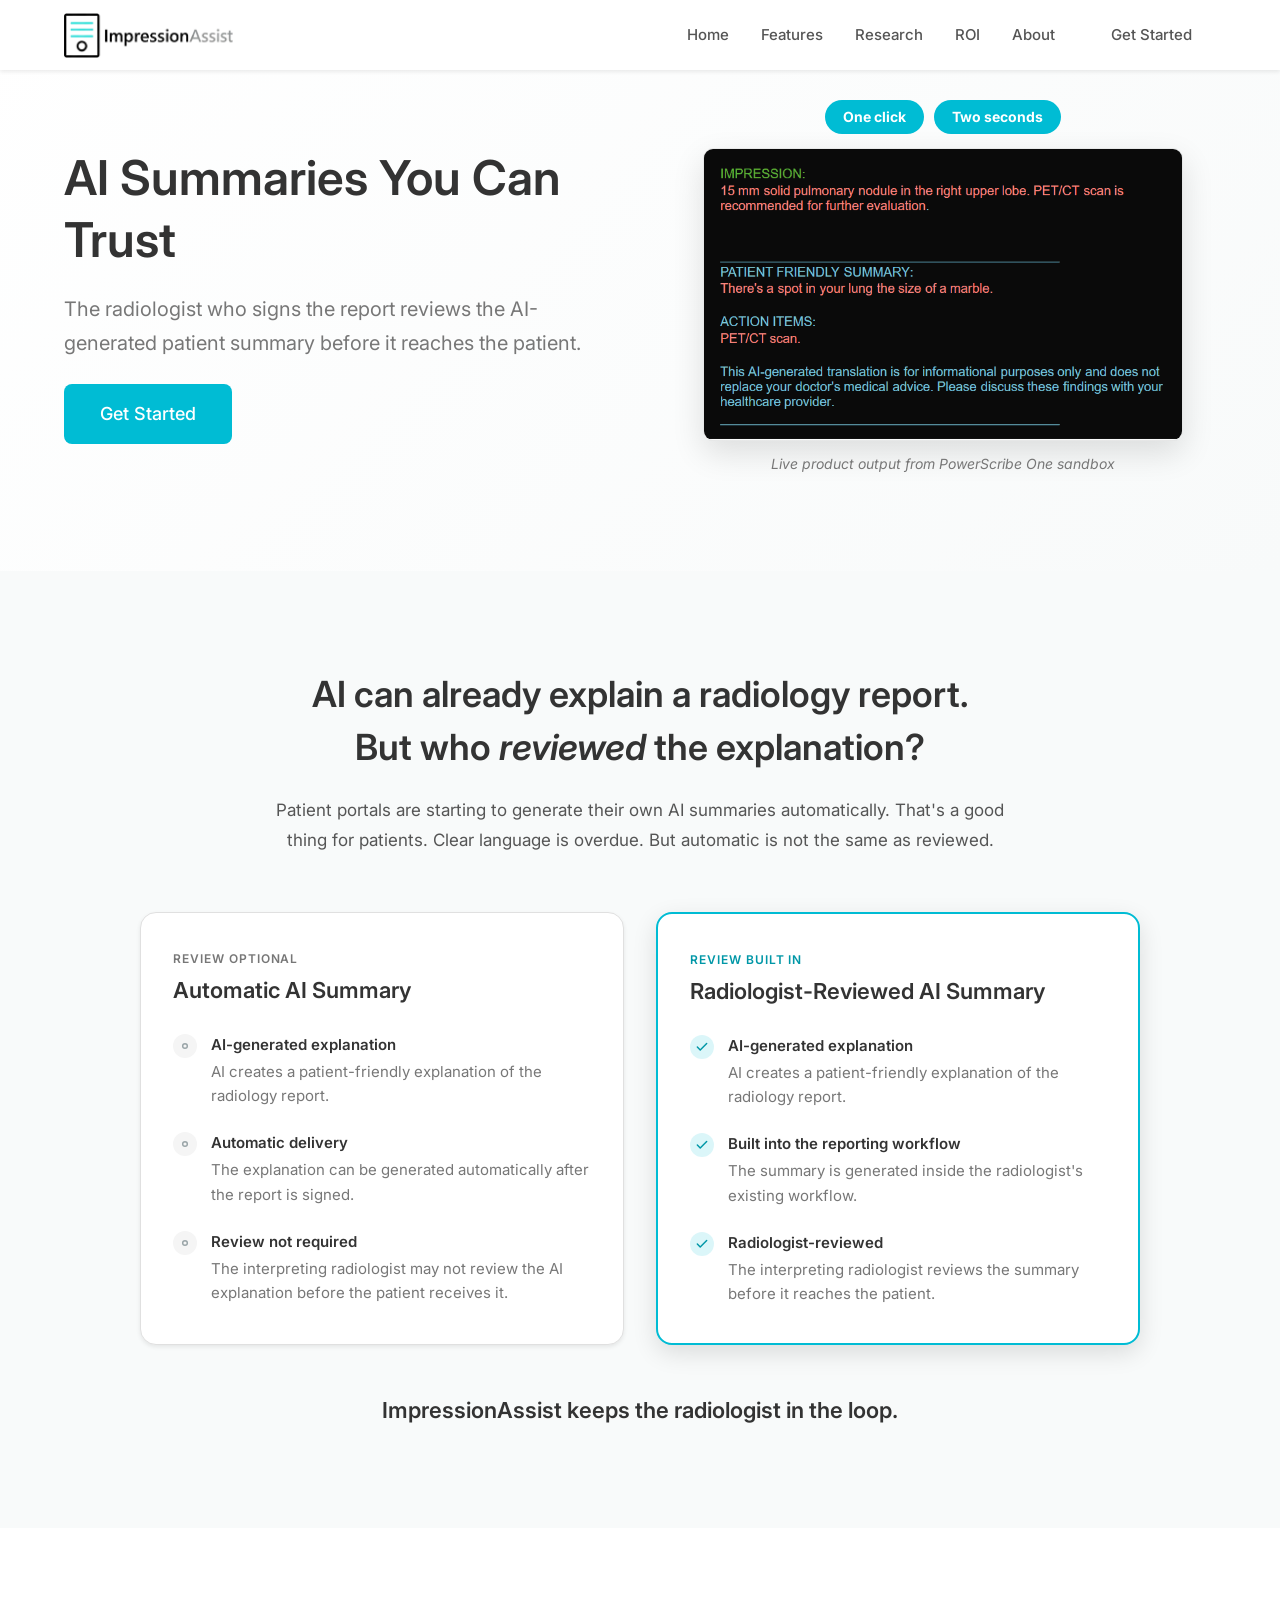
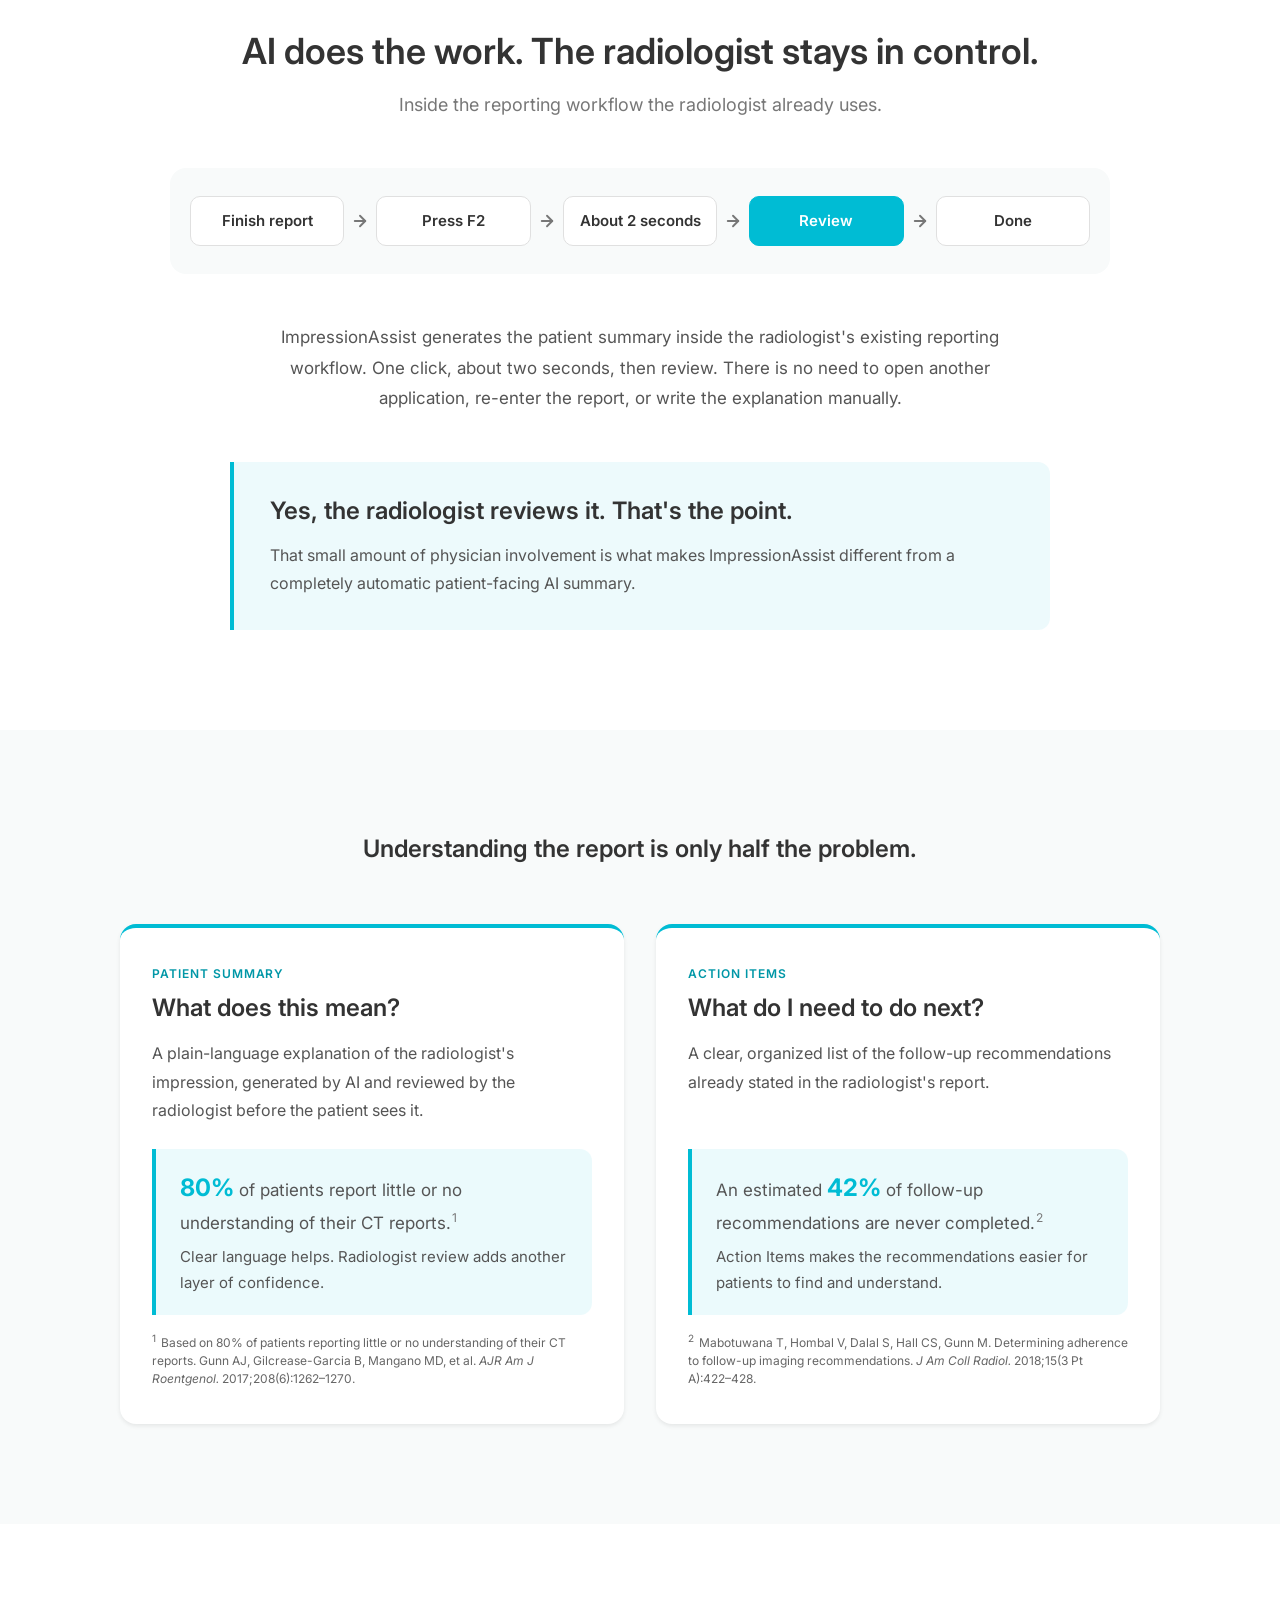
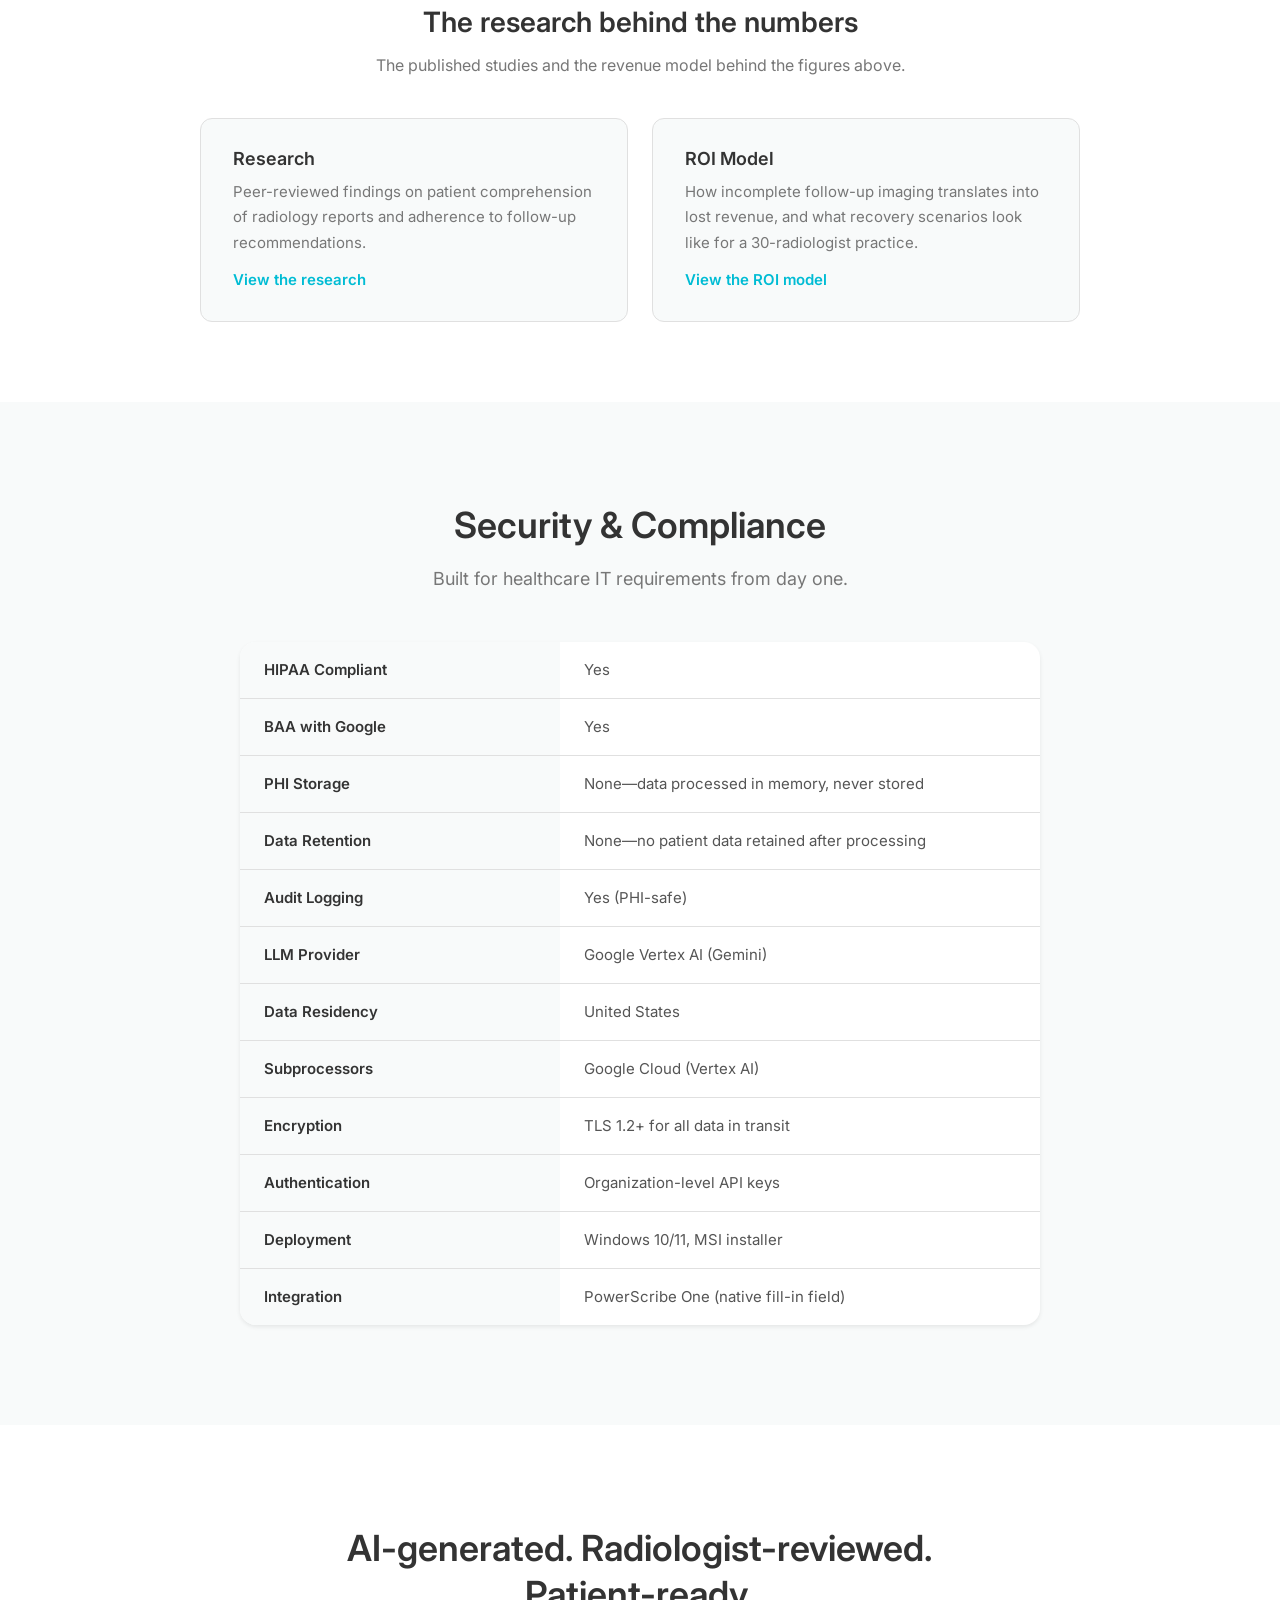
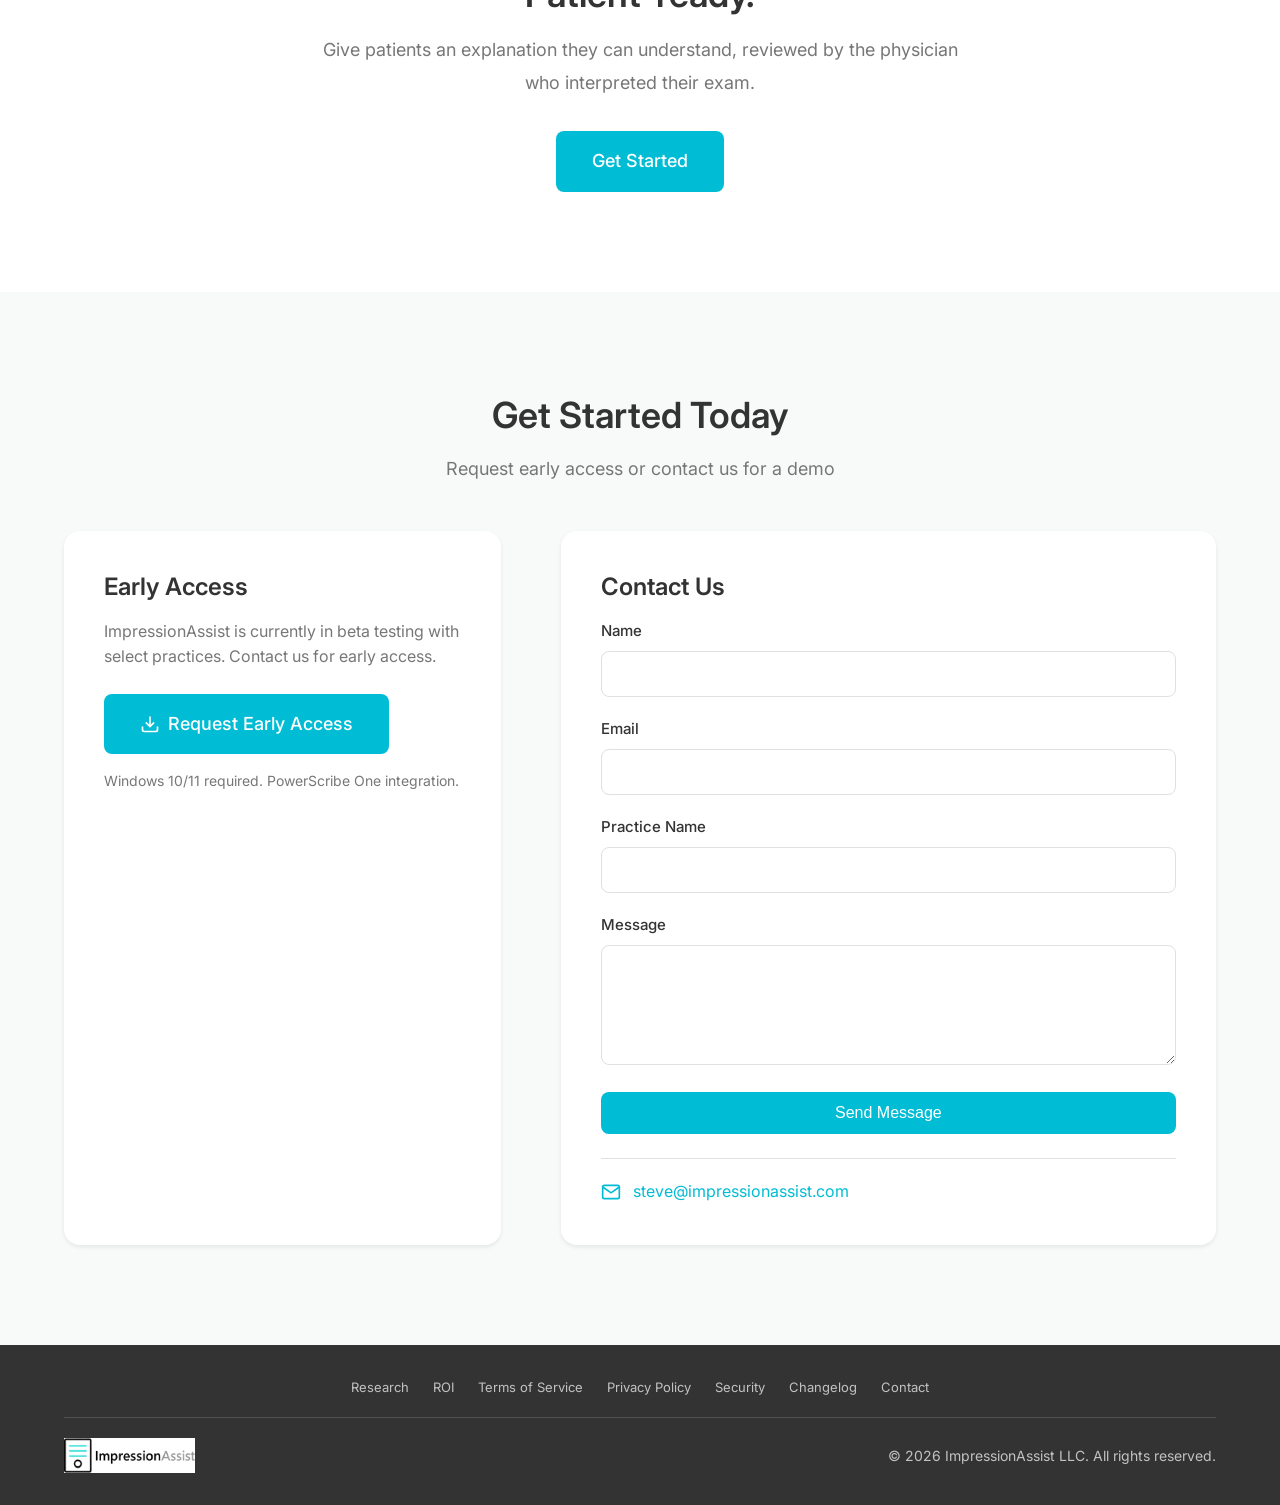
==== commit 7daff70e: "Split the trust section headline into a setup and a question The statement and the question ran toge" ====
--- a/index.html
+++ b/index.html
@@ -69,7 +69,8 @@
     <!-- Section 2: The New Problem -->
     <section id="trust" class="trust">
         <div class="container">
-            <h2 class="section-title">AI can already explain a radiology report. Who reviewed the explanation?</h2>
+            <h2 class="section-title trust-title">AI can already explain a radiology report.
+                <span class="trust-title-question">But who <em>reviewed</em> the explanation?</span></h2>
             <p class="trust-lede">Patient portals are starting to generate their own AI summaries automatically. That's a good thing for patients. Clear language is overdue. But automatic is not the same as reviewed.</p>
 
             <div class="trust-grid">
--- a/css/styles.css
+++ b/css/styles.css
@@ -2265,6 +2265,15 @@
     margin-bottom: 24px;
 }
 
+.trust-title-question {
+    display: block;
+    margin-top: 6px;
+}
+
+.trust-title-question em {
+    font-style: italic;
+}
+
 .trust-lede {
     max-width: 760px;
     margin: 0 auto 56px;
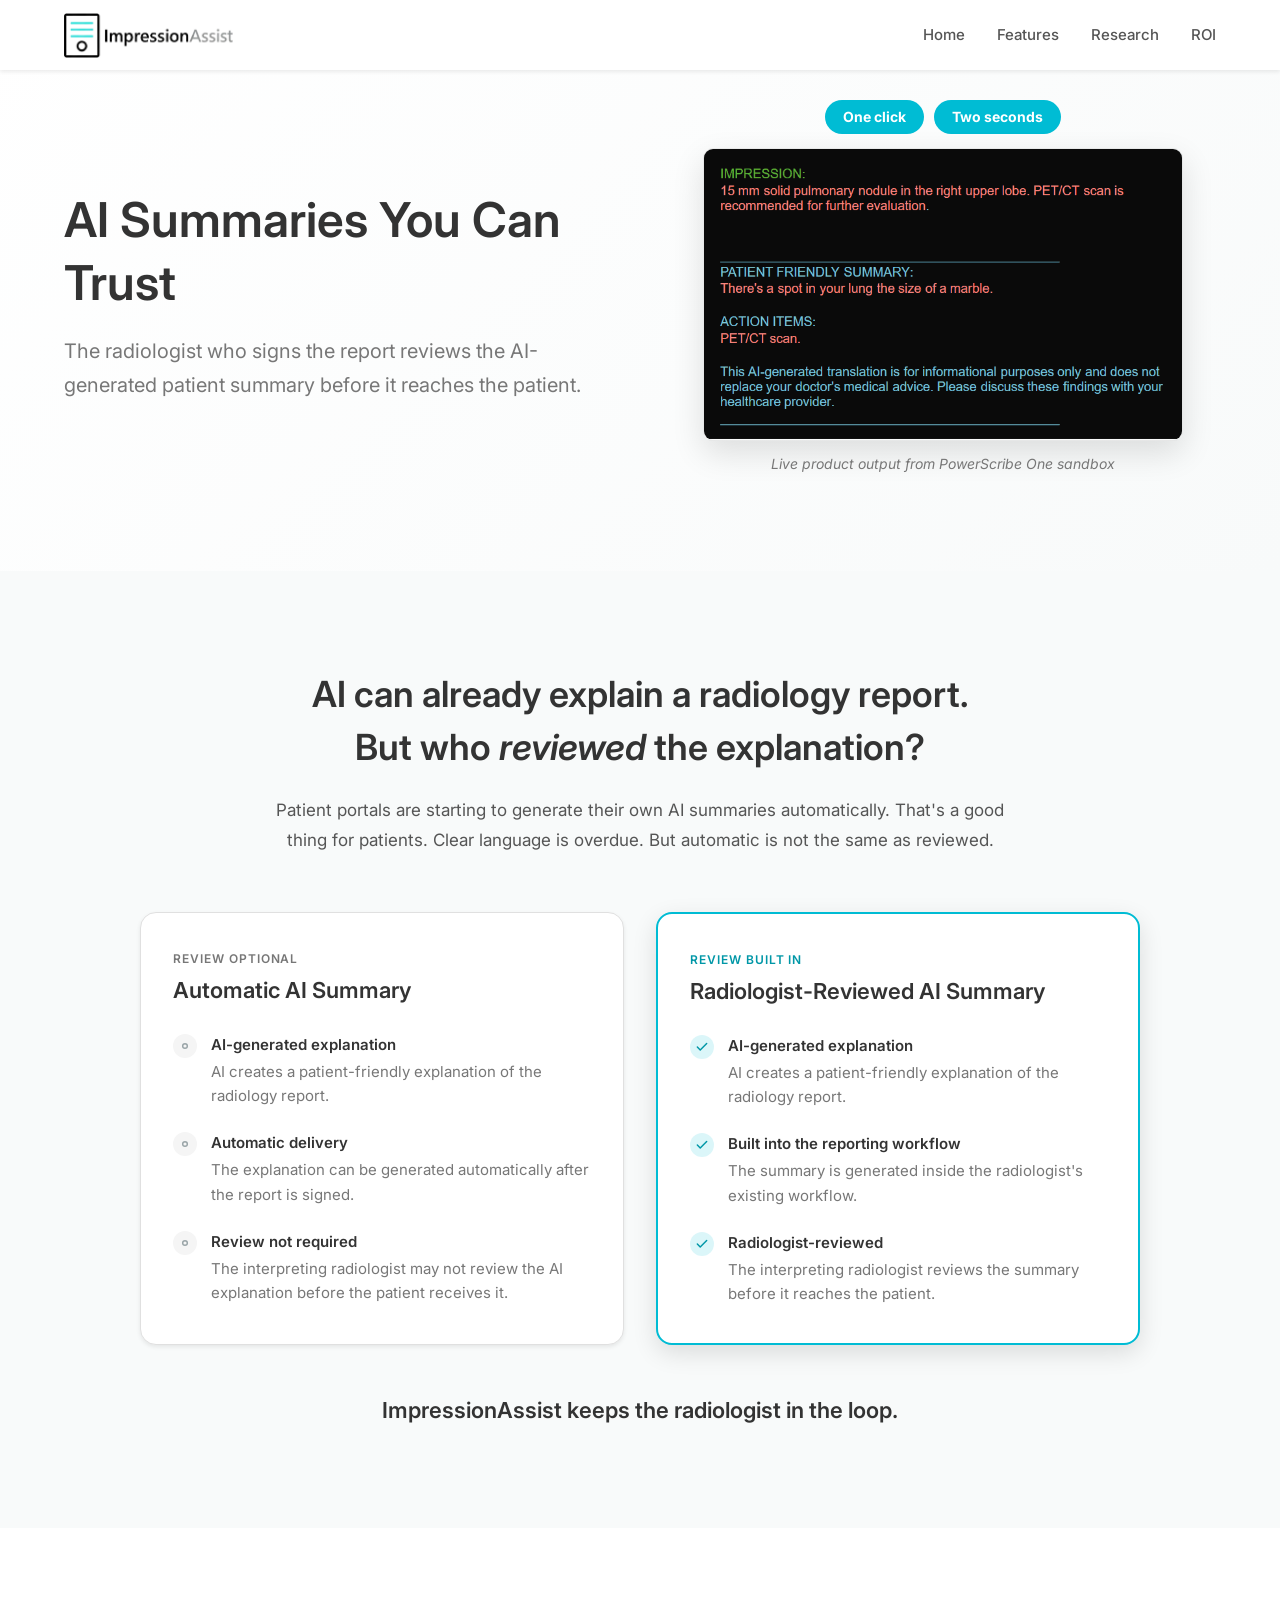
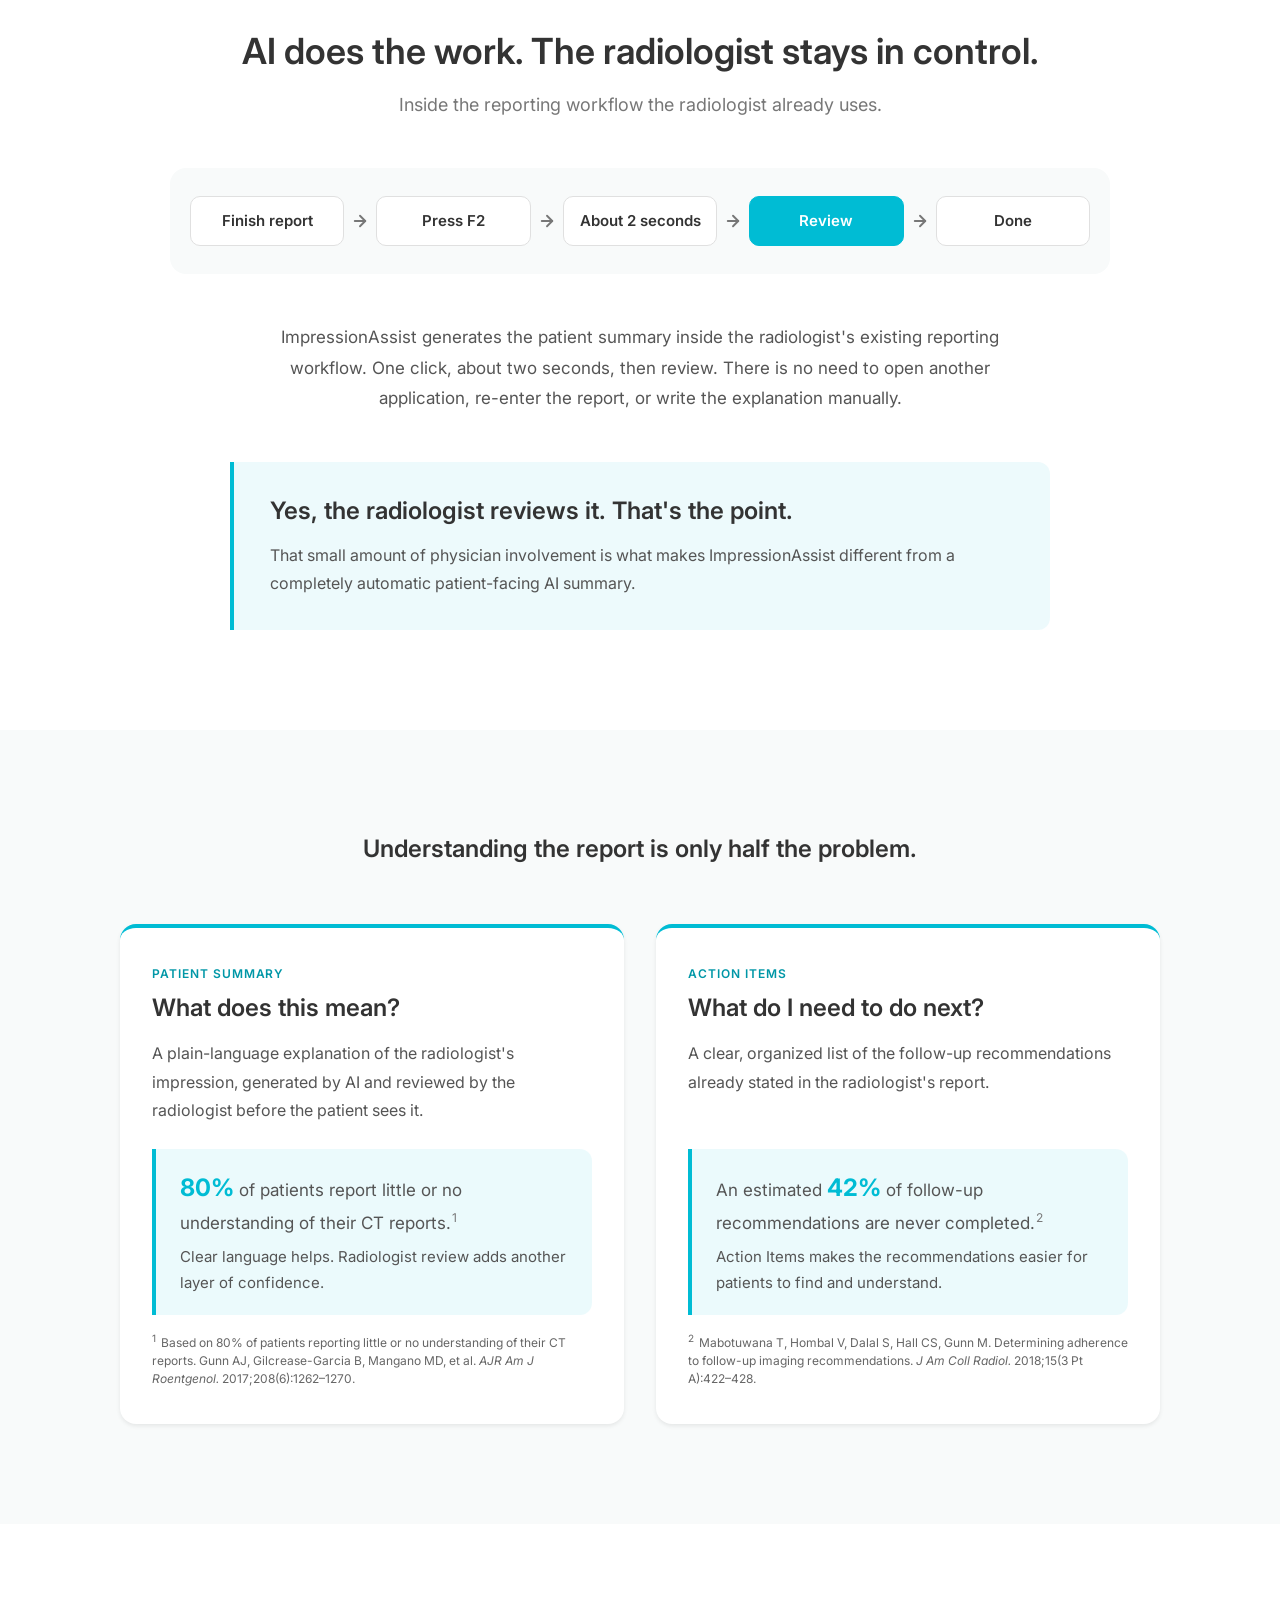
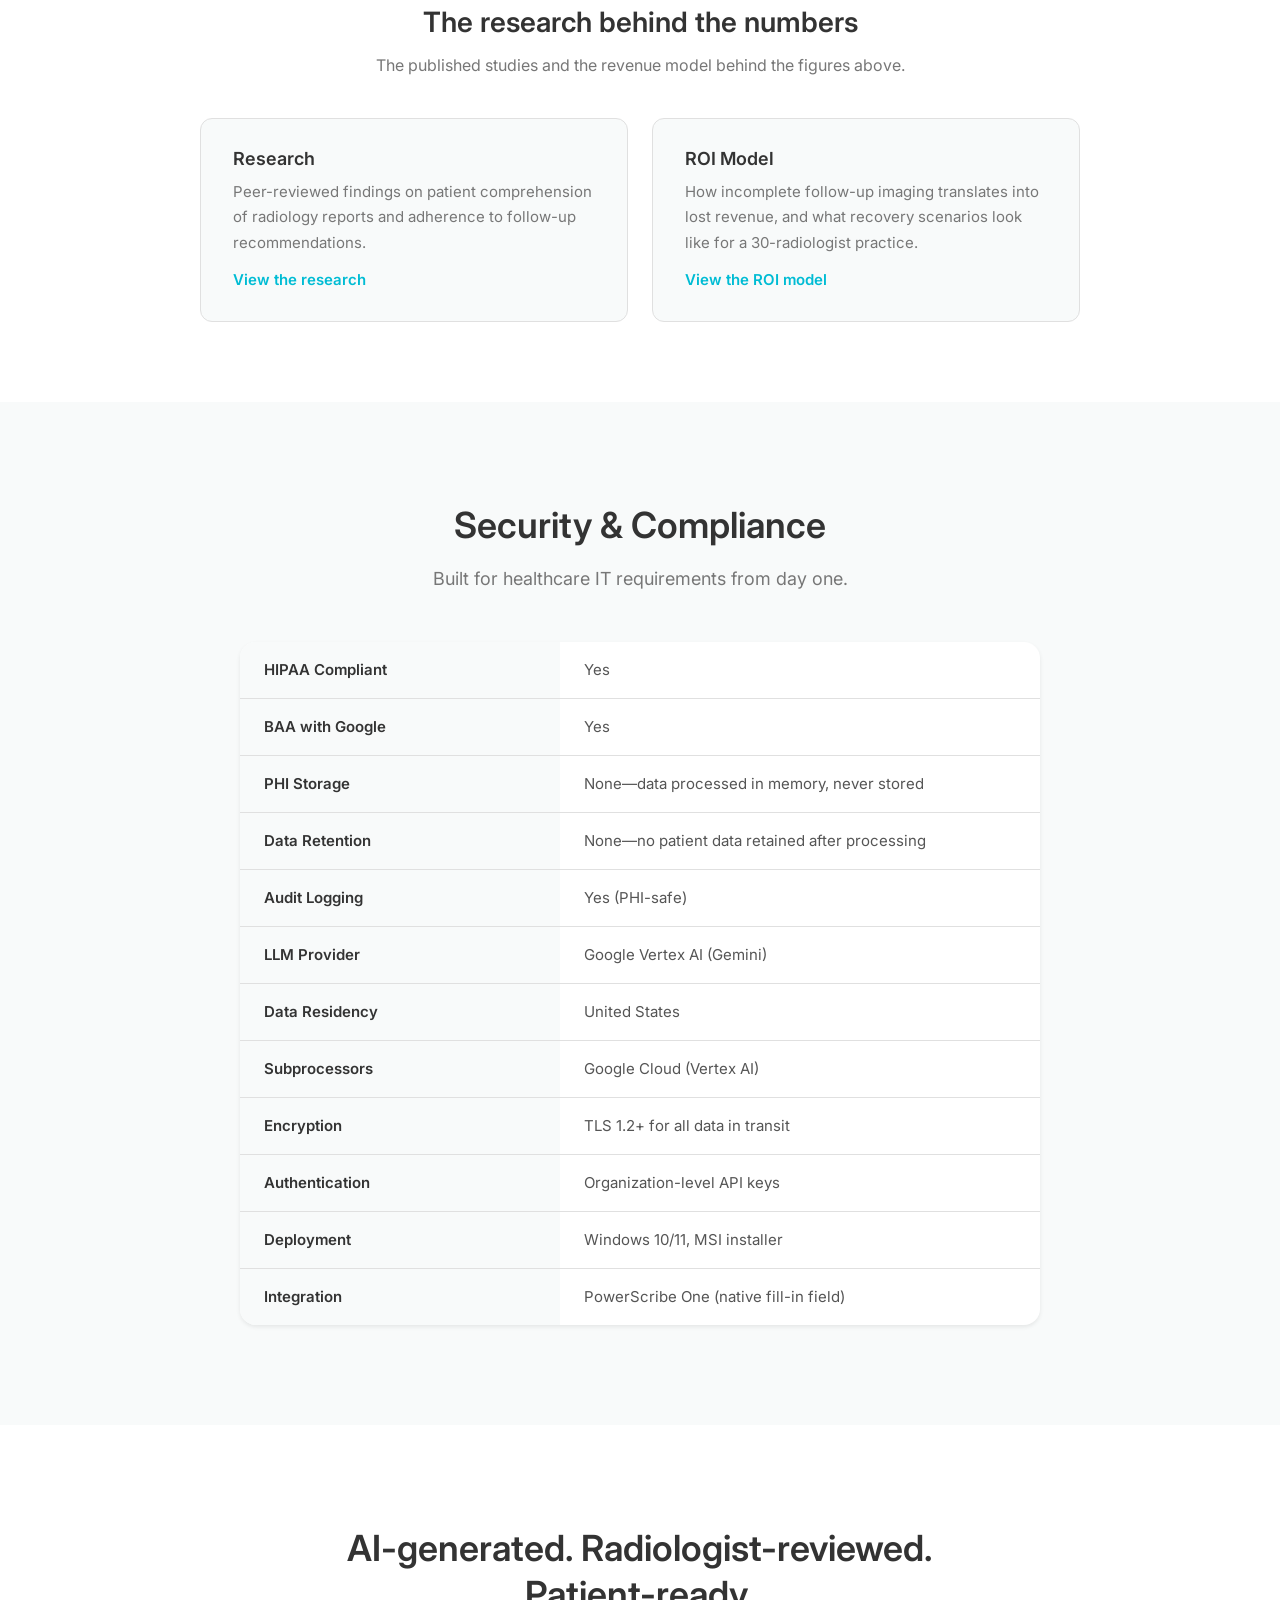
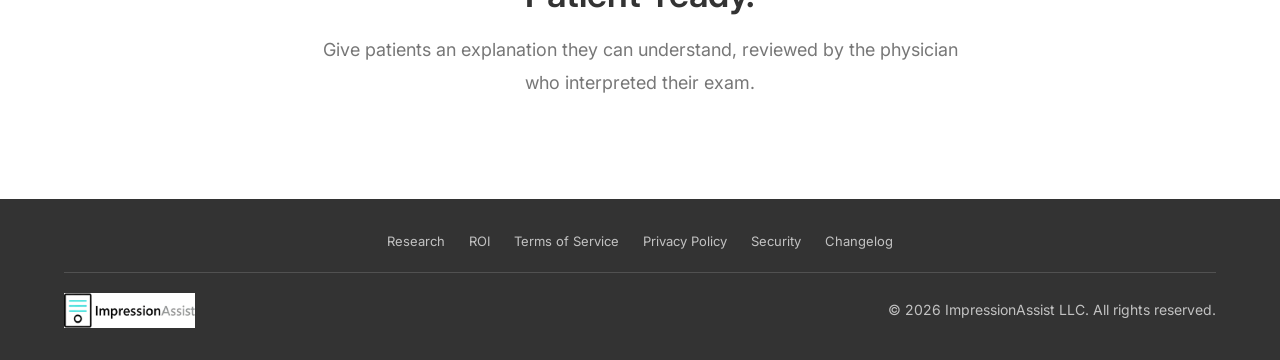
==== commit c133ced3: "Remove lead-generation and contact functionality The product is being wound down, so the site no lon" ====
--- a/index.html
+++ b/index.html
@@ -18,7 +18,7 @@
     <link rel="icon" type="image/png" sizes="32x32" href="favicon-32x32.png">
     <link rel="icon" type="image/png" sizes="16x16" href="favicon-16x16.png">
     <link rel="apple-touch-icon" sizes="180x180" href="apple-touch-icon.png">
-    <link rel="stylesheet" href="css/styles.css">
+    <link rel="stylesheet" href="css/styles.css?v=20261008-1">
     <link rel="preconnect" href="https://fonts.googleapis.com">
     <link rel="preconnect" href="https://fonts.gstatic.com" crossorigin>
     <link href="https://fonts.googleapis.com/css2?family=Inter:wght@400;500;600;700&display=swap" rel="stylesheet">
@@ -38,8 +38,6 @@
                 <li><a href="#features">Features</a></li>
                 <li><a href="/research">Research</a></li>
                 <li><a href="/roi">ROI</a></li>
-                <li><a href="#about">About</a></li>
-                <li><a href="#contact" class="btn btn-nav">Get Started</a></li>
             </ul>
         </div>
     </nav>
@@ -50,7 +48,6 @@
             <div class="hero-content">
                 <h1 class="hero-title">AI Summaries You Can Trust</h1>
                 <p class="hero-subtitle">The radiologist who signs the report reviews the AI-generated patient summary before it reaches the patient.</p>
-                <a href="#contact" class="btn btn-primary btn-large">Get Started</a>
             </div>
             <div class="hero-visual">
                 <div class="hero-badges">
@@ -299,84 +296,7 @@
     <section id="cta" class="cta">
         <div class="container" style="text-align: center; max-width: 700px;">
             <h2 class="section-title">AI-generated. Radiologist-reviewed. Patient-ready.</h2>
-            <p style="color: var(--text-light); font-size: 1.125rem; line-height: 1.8; margin-bottom: 32px;">Give patients an explanation they can understand, reviewed by the physician who interpreted their exam.</p>
-            <a href="#contact" class="btn btn-primary btn-large">Get Started</a>
-        </div>
-    </section>
-    <!--
-        TODO: Interactive Demo Module
-        Future feature: Allow visitors to paste a radiology impression and see
-        the translation and action items live. For now, maintain the
-        "contact us for early access" flow below.
-
-        Planned implementation:
-        <section id="demo" class="demo">
-            <div class="container">
-                <h2 class="section-title">Try It Yourself</h2>
-                <p class="section-subtitle">Paste a radiology impression and see the translation and action items instantly</p>
-                <div class="demo-container">
-                    <textarea class="demo-input" placeholder="Paste a radiology impression here..."></textarea>
-                    <button class="btn btn-primary demo-btn">Translate</button>
-                    <div class="demo-output">
-                        <div class="demo-translation"></div>
-                        <div class="demo-action-items"></div>
-                    </div>
-                </div>
-            </div>
-        </section>
-    -->
-
-    <!-- Contact Section -->
-    <section id="contact" class="contact">
-        <div class="container">
-            <h2 class="section-title">Get Started Today</h2>
-            <p class="section-subtitle">Request early access or contact us for a demo</p>
-            <div class="contact-grid">
-                <div class="download-section">
-                    <h3>Early Access</h3>
-                    <p>ImpressionAssist is currently in beta testing with select practices. Contact us for early access.</p>
-                    <a href="#" class="btn btn-primary btn-large download-btn">
-                        <svg viewBox="0 0 24 24" fill="none" stroke="currentColor" stroke-width="2">
-                            <path d="M21 15v4a2 2 0 0 1-2 2H5a2 2 0 0 1-2-2v-4"/>
-                            <polyline points="7 10 12 15 17 10"/>
-                            <line x1="12" y1="15" x2="12" y2="3"/>
-                        </svg>
-                        Request Early Access
-                    </a>
-                    <p class="download-note">Windows 10/11 required. PowerScribe One integration.</p>
-                </div>
-                <div class="contact-form-section">
-                    <h3>Contact Us</h3>
-                    <form id="contactForm" class="contact-form" action="https://formspree.io/f/xqeavrzg" method="POST">
-                        <div class="form-group">
-                            <label for="name">Name</label>
-                            <input type="text" id="name" name="name" required>
-                        </div>
-                        <div class="form-group">
-                            <label for="email">Email</label>
-                            <input type="email" id="email" name="email" required>
-                        </div>
-                        <div class="form-group">
-                            <label for="practice">Practice Name</label>
-                            <input type="text" id="practice" name="practice">
-                        </div>
-                        <div class="form-group">
-                            <label for="message">Message</label>
-                            <textarea id="message" name="message" rows="4" required></textarea>
-                        </div>
-                        <input type="submit" value="Send Message" class="btn btn-primary">
-                    </form>
-                    <div class="contact-info">
-                        <p>
-                            <svg viewBox="0 0 24 24" fill="none" stroke="currentColor" stroke-width="2">
-                                <path d="M4 4h16c1.1 0 2 .9 2 2v12c0 1.1-.9 2-2 2H4c-1.1 0-2-.9-2-2V6c0-1.1.9-2 2-2z"/>
-                                <polyline points="22,6 12,13 2,6"/>
-                            </svg>
-                            <a href="mailto:steve@impressionassist.com">steve@impressionassist.com</a>
-                        </p>
-                    </div>
-                </div>
-            </div>
+            <p style="color: var(--text-light); font-size: 1.125rem; line-height: 1.8; margin-bottom: 0;">Give patients an explanation they can understand, reviewed by the physician who interpreted their exam.</p>
         </div>
     </section>
 
@@ -390,7 +310,6 @@
                 <a href="/privacy">Privacy Policy</a>
                 <a href="/security">Security</a>
                 <a href="/changelog">Changelog</a>
-                <a href="#contact">Contact</a>
             </div>
             <div class="footer-content">
                 <div class="footer-brand">
--- a/css/styles.css
+++ b/css/styles.css
@@ -249,6 +249,11 @@
     line-height: 1.7;
 }
 
+/* Hero content ends on the subtitle now that the CTA is gone */
+.hero-content > :last-child {
+    margin-bottom: 0;
+}
+
 .hero-stats {
     background: rgba(0, 188, 212, 0.08);
     border-left: 4px solid var(--primary-color);
@@ -1576,108 +1581,6 @@
     color: var(--text-dark);
 }
 
-/* Contact Section */
-.contact {
-    padding: 100px 0;
-    background-color: var(--bg-light);
-}
-
-.contact-grid {
-    display: grid;
-    grid-template-columns: 1fr 1.5fr;
-    gap: 60px;
-}
-
-.download-section,
-.contact-form-section {
-    background: var(--white);
-    padding: 40px;
-    border-radius: 16px;
-    box-shadow: var(--shadow-sm);
-}
-
-.download-section h3,
-.contact-form-section h3 {
-    margin-bottom: 16px;
-    font-size: 1.5rem;
-}
-
-.download-section p {
-    color: var(--text-light);
-    margin-bottom: 24px;
-}
-
-.download-btn {
-    margin-bottom: 16px;
-}
-
-.download-note {
-    font-size: 0.875rem;
-    color: var(--text-light);
-    margin-bottom: 0;
-}
-
-.contact-form {
-    margin-bottom: 24px;
-}
-
-.form-group {
-    margin-bottom: 20px;
-}
-
-.form-group label {
-    display: block;
-    margin-bottom: 8px;
-    font-weight: 500;
-    color: var(--text-dark);
-    font-size: 0.9375rem;
-}
-
-.form-group input,
-.form-group textarea {
-    width: 100%;
-    padding: 12px 16px;
-    border: 1px solid var(--border-color);
-    border-radius: 8px;
-    font-family: var(--font-family);
-    font-size: 1rem;
-    transition: var(--transition);
-}
-
-.form-group input:focus,
-.form-group textarea:focus {
-    outline: none;
-    border-color: var(--primary-color);
-    box-shadow: 0 0 0 3px var(--primary-light);
-}
-
-.form-group textarea {
-    resize: vertical;
-    min-height: 120px;
-}
-
-.contact-form .btn {
-    width: 100%;
-}
-
-.contact-info {
-    padding-top: 20px;
-    border-top: 1px solid var(--border-color);
-}
-
-.contact-info p {
-    display: flex;
-    align-items: center;
-    gap: 12px;
-    margin-bottom: 0;
-}
-
-.contact-info svg {
-    width: 20px;
-    height: 20px;
-    stroke: var(--primary-color);
-}
-
 /* Footer */
 .footer {
     background-color: var(--text-dark);
@@ -1814,21 +1717,6 @@
     .legal-content {
         padding: 40px 0 60px;
     }
-}
-
-/* Success/Error Messages */
-.form-success {
-    background-color: #ecfdf5;
-    border: 1px solid var(--primary-color);
-    color: var(--primary-dark);
-    padding: 16px;
-    border-radius: 8px;
-    margin-bottom: 20px;
-    display: none;
-}
-
-.form-success.show {
-    display: block;
 }
 
 /* Mobile Responsive */
@@ -1954,11 +1842,6 @@
     .roi-multiple-item {
         max-width: 100%;
         width: 100%;
-    }
-
-    .contact-grid {
-        grid-template-columns: 1fr;
-        gap: 32px;
     }
 
     .founder-letter {
@@ -2121,11 +2004,6 @@
         text-align: center;
     }
 
-    .download-section,
-    .contact-form-section {
-        padding: 24px;
-    }
-
     .screenshot-placeholder {
         padding: 24px 16px;
     }
@@ -2712,7 +2590,6 @@
 /* Print styles */
 @media print {
     .navbar,
-    .contact-form,
     .btn {
         display: none !important;
     }
